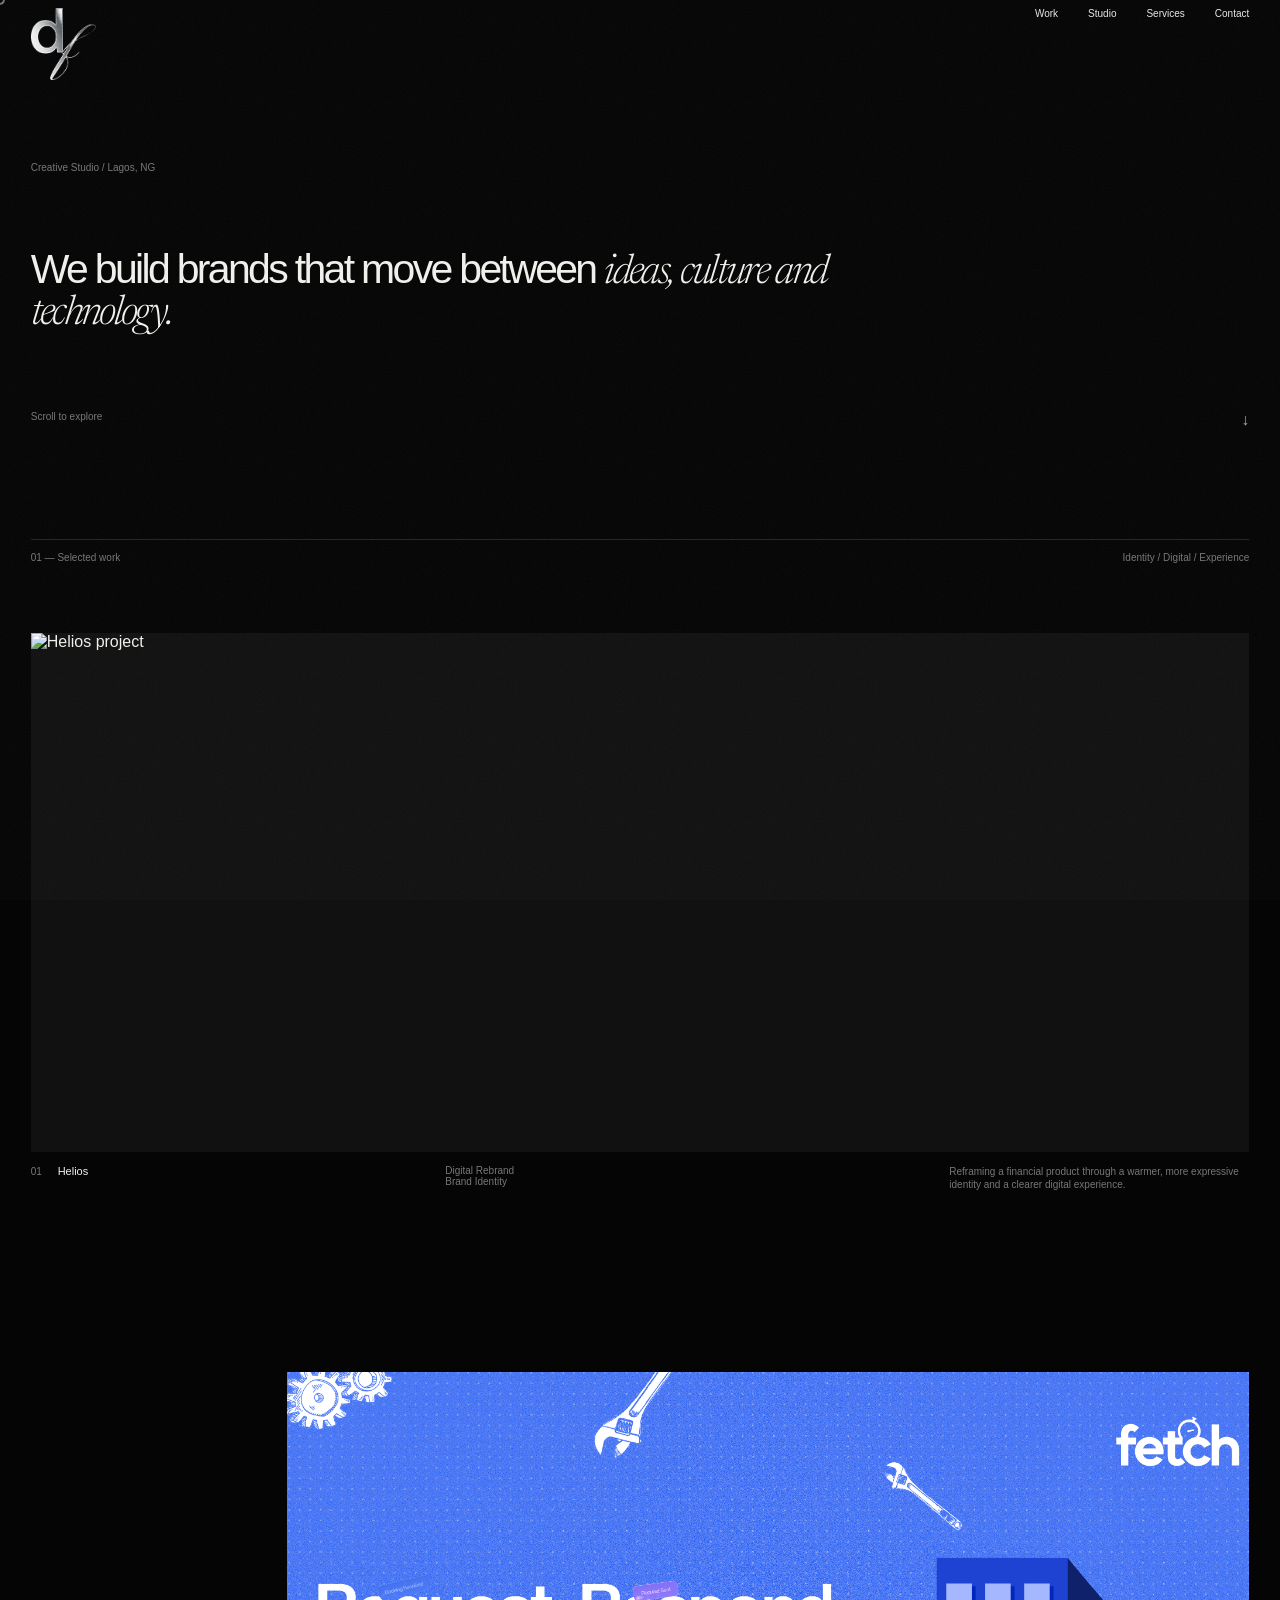
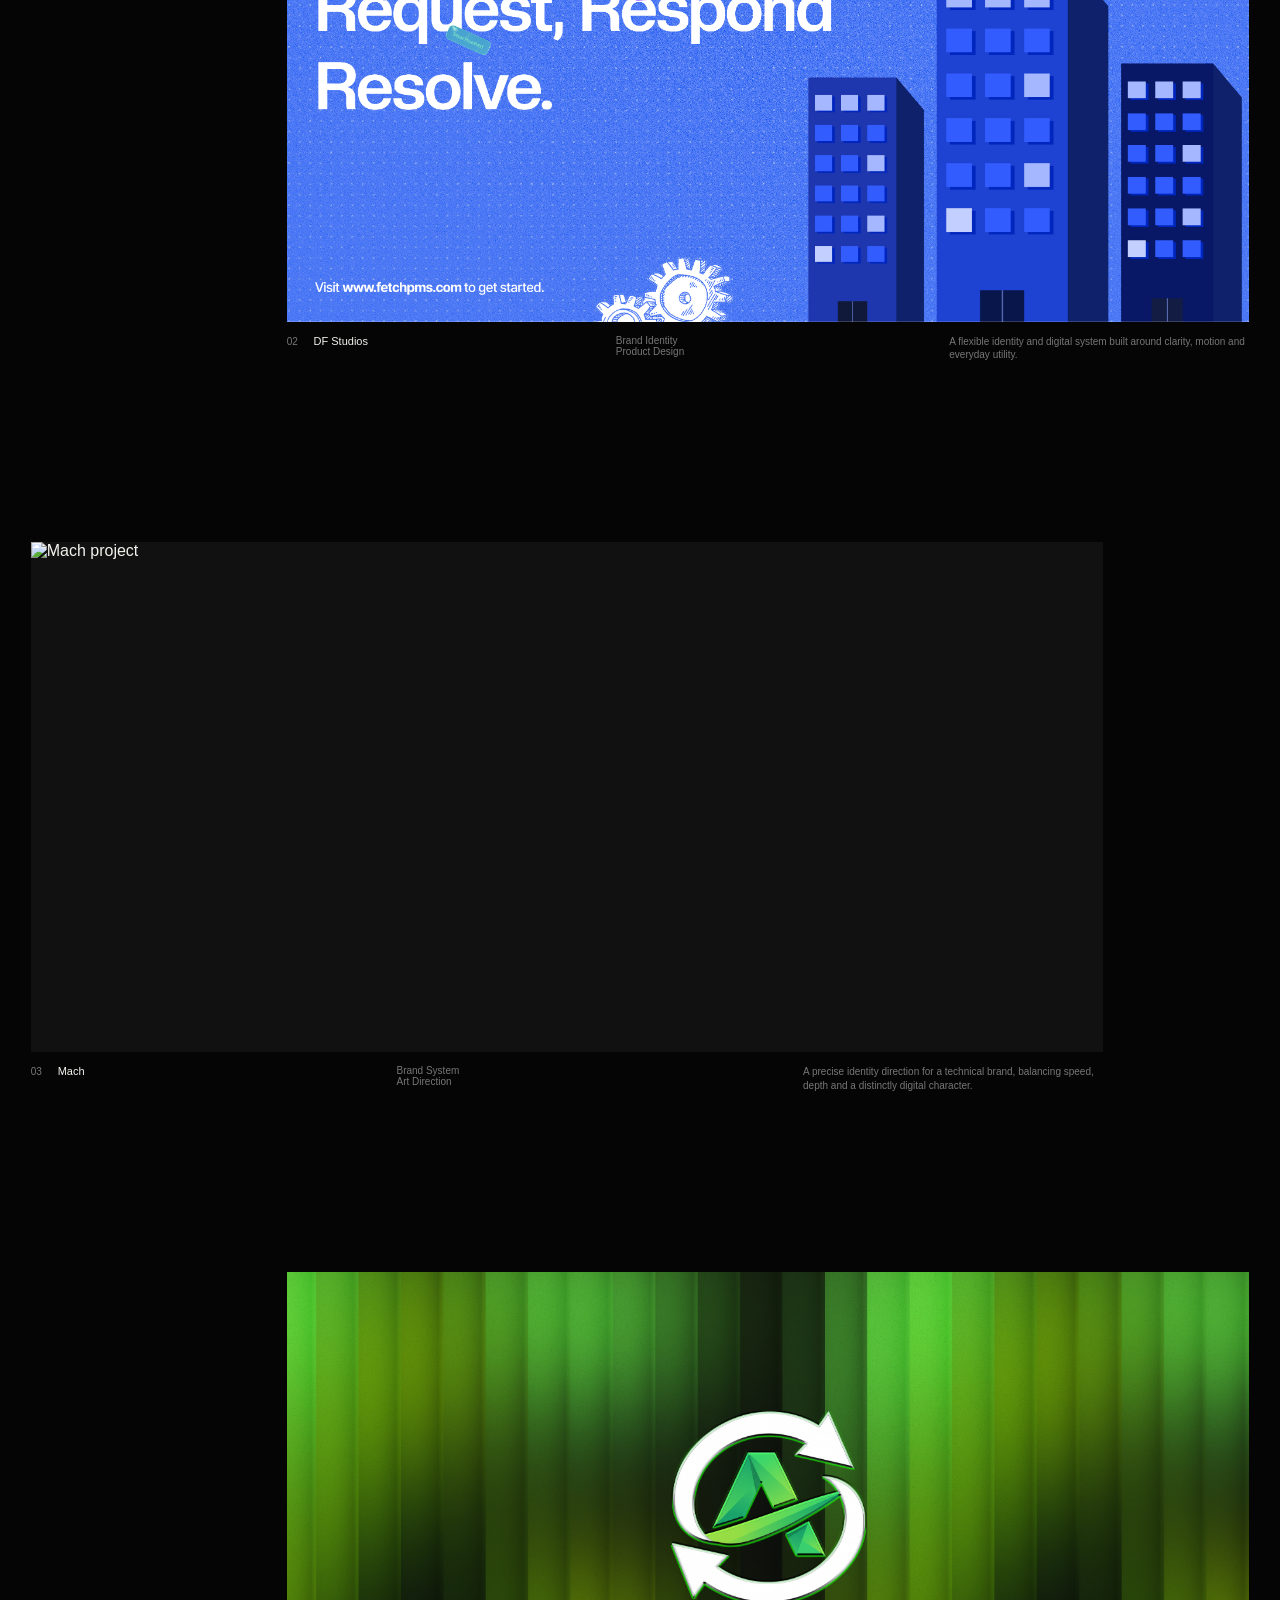
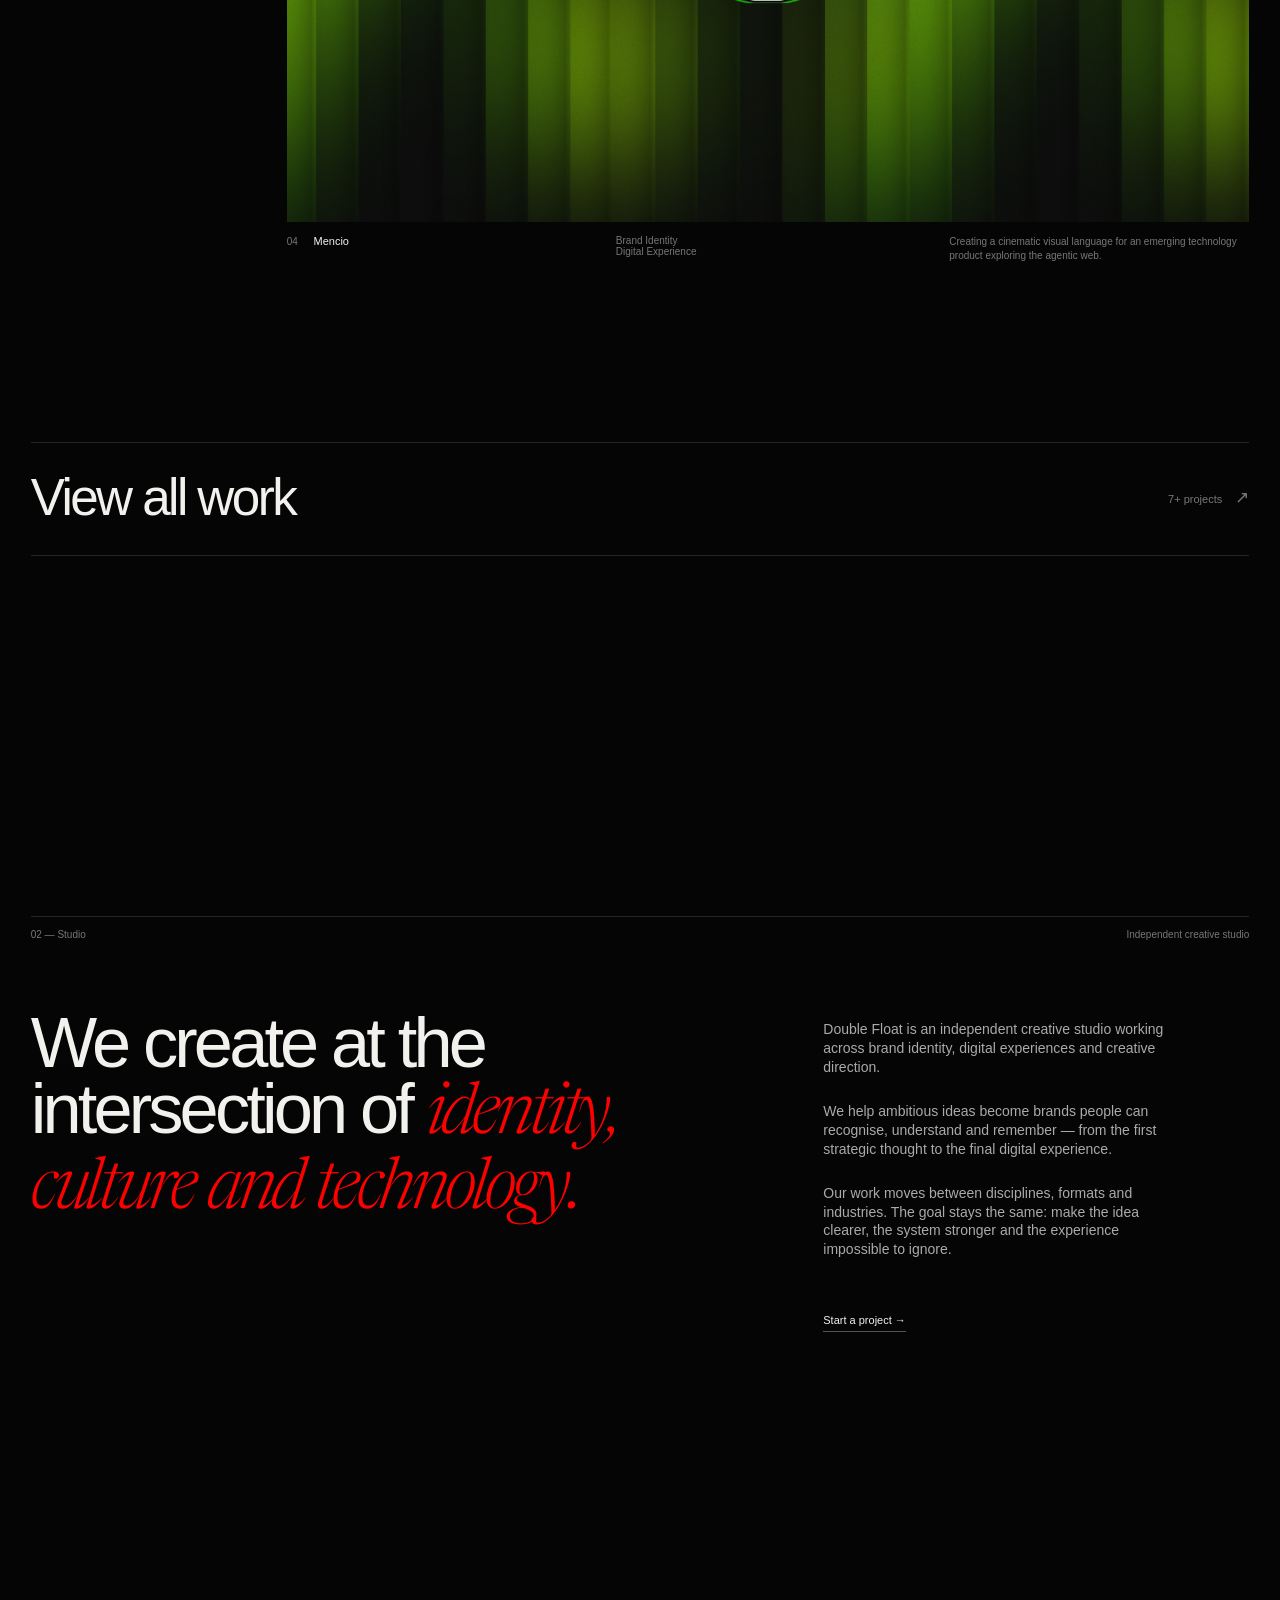
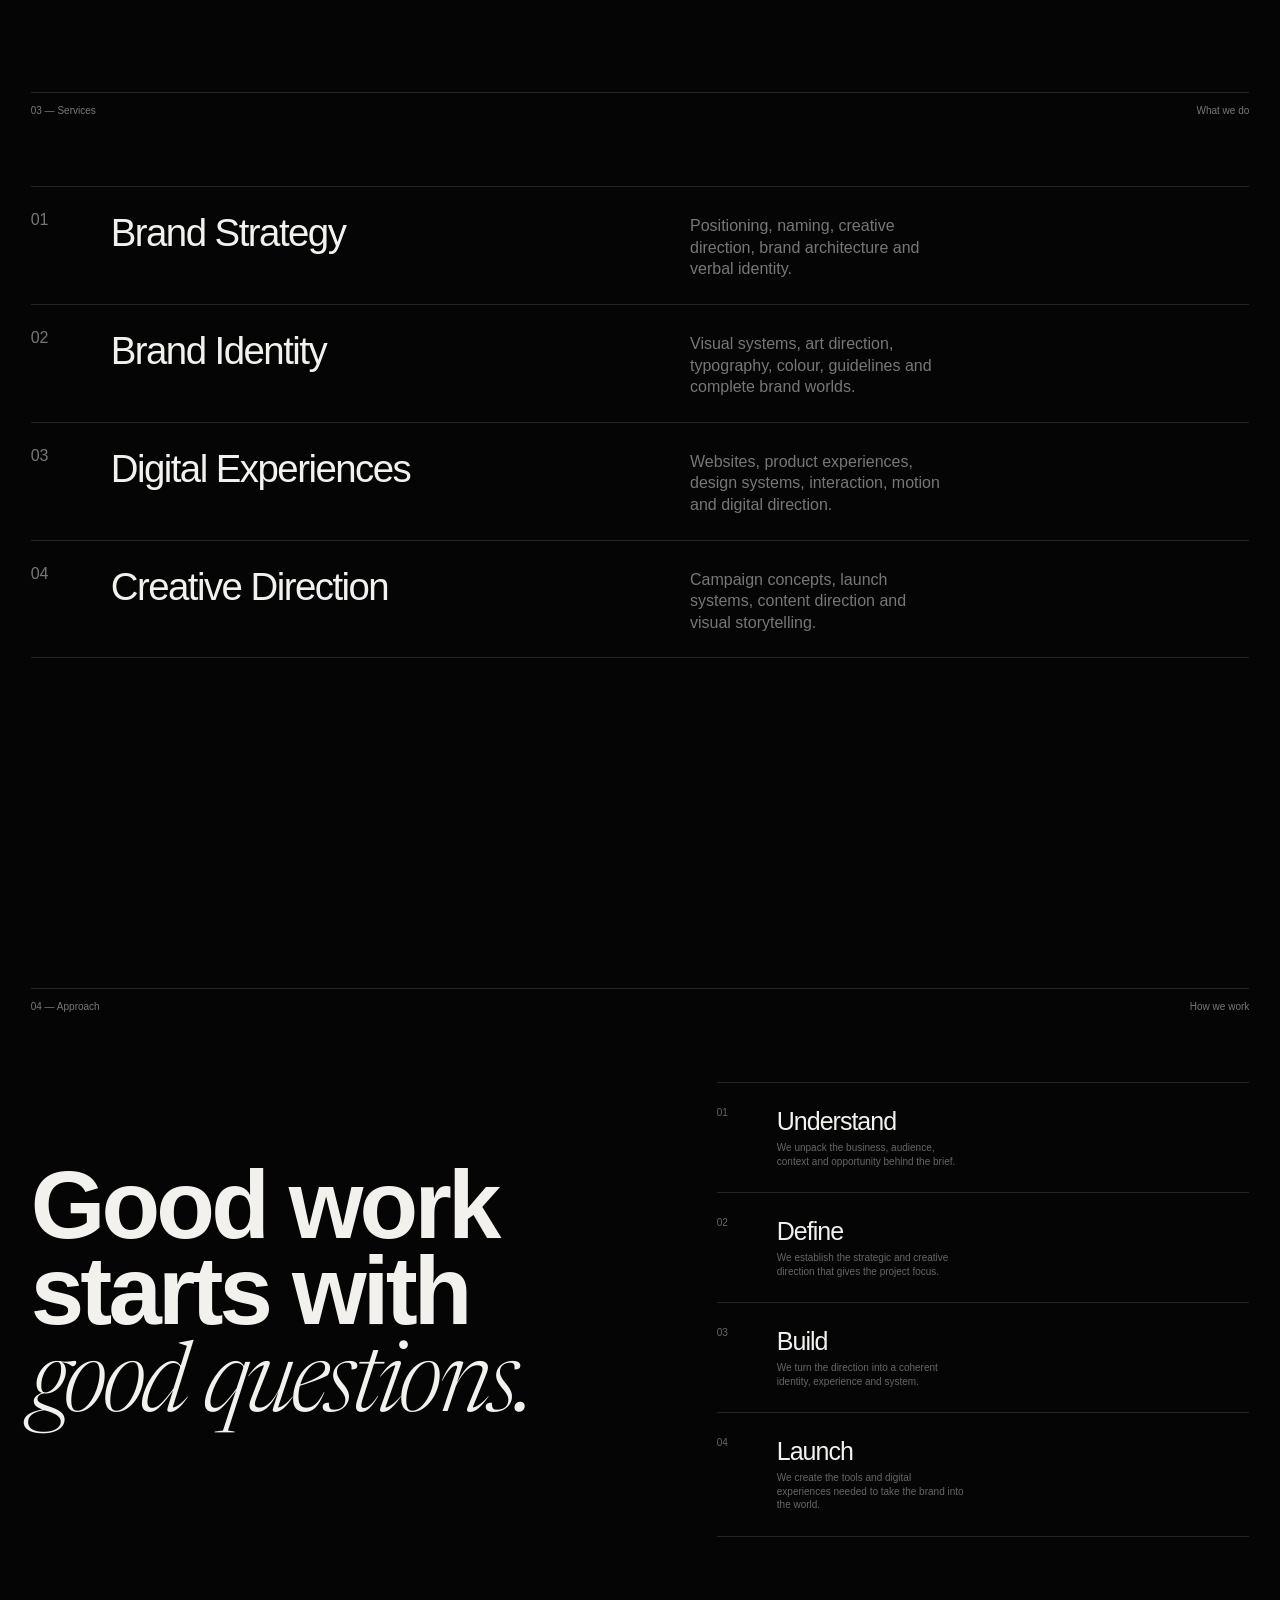
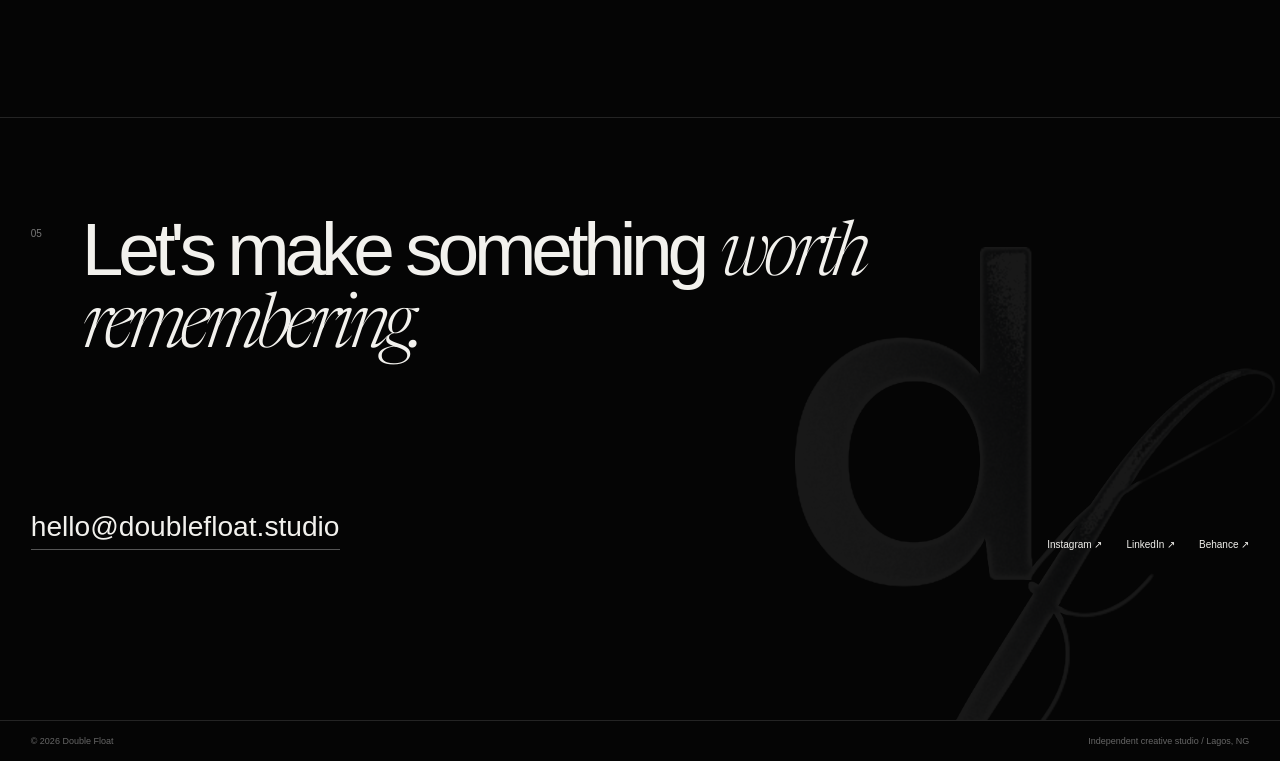
==== index.html @ aeb3659d "Update index.html" ====
<!DOCTYPE html>
<html lang="en">

<head>
  <meta charset="UTF-8">
  <meta name="viewport" content="width=device-width, initial-scale=1.0">

  <title>Double Float — Creative Studio</title>

  <link rel="preconnect" href="https://fonts.googleapis.com">
  <link rel="preconnect" href="https://fonts.gstatic.com" crossorigin>

  <link href="https://fonts.cdnfonts.com/css/satoshi" rel="stylesheet">

  <link
    href="https://fonts.googleapis.com/css2?family=Inter+Tight:wght@300;400;500;600&family=Newsreader:opsz,wght@6..72,300;6..72,400&display=swap"
    rel="stylesheet"
  >

  <link rel="icon" href="./df metal.png" type="image/png">

  <link rel="stylesheet" href="style.css">
</head>

<body>

  <!-- LOADER -->
  <div class="loader">

    <div class="loader-mark">
      <img src="./df metal.png" alt="Double Float">
    </div>

    <div class="loader-line">
      <span></span>
    </div>

    <div class="loader-meta">
      <span>Double Float</span>
      <span>Creative Studio / 2026</span>
    </div>

  </div>


  <!-- SCROLL PROGRESS -->
  <div class="scroll-progress">
    <span></span>
  </div>


  <!-- NOISE -->
  <div class="noise"></div>


  <!-- CURSOR -->
  <div class="cursor">
    <span></span>
  </div>


  <!-- NAV -->
  <header class="nav">

    <a
      href="#top"
      class="wordmark"
      aria-label="Double Float"
    >
      <img
        src="./df metal.png"
        alt="Double Float"
      >
    </a>

    <nav>
      <a href="#work" data-cursor="link">Work</a>
      <a href="#about" data-cursor="link">Studio</a>
      <a href="#capabilities" data-cursor="link">Services</a>
      <a href="#contact" data-cursor="link">Contact</a>
    </nav>

  </header>


  <main id="top">


    <!-- HERO -->
    <section class="hero">

      <div class="hero-top">
        <span>Creative Studio / Lagos, NG</span>
      </div>


      <div class="hero-copy">

        <h1>
          We build brands that move between
          <em>ideas, culture and technology.</em>
        </h1>

      </div>


      <div class="hero-bottom">
        <span>Scroll to explore</span>
        <span class="arrow">↓</span>
      </div>

    </section>



    <!-- WORK -->
    <section class="work" id="work">

      <div class="section-head">
        <span>01 — Selected work</span>
        <span>Identity / Digital / Experience</span>
      </div>


      <!-- HELIOS -->
      <article class="project project-large">

        <a
          href="https://heliosreserve.xyz/"
          class="project-image"
          data-cursor="view"
        >

          <img
            src="./helios cover.png"
            alt="Helios project"
          >

          <span class="image-label">
            View project ↗
          </span>

        </a>


        <div class="project-meta">

          <div>
            <span class="index">01</span>
            <h2>Helios</h2>
          </div>


          <div>
            <span>Digital Rebrand</span>
            <span>Brand Identity</span>
          </div>


          <p>
            Reframing a financial product through a warmer,
            more expressive identity and a clearer digital
            experience.
          </p>

        </div>

      </article>



      <!-- DF STUDIOS -->
      <article class="project project-offset">

        <a
          href="https://fetchpms.com/"
          class="project-image"
          data-cursor="view"
        >

          <img
            src="./fetch cover.jpg"
            alt="DF Studios project"
          >

          <span class="image-label">
            View project ↗
          </span>

        </a>


        <div class="project-meta">

          <div>
            <span class="index">02</span>
            <h2>DF Studios</h2>
          </div>


          <div>
            <span>Brand Identity</span>
            <span>Product Design</span>
          </div>


          <p>
            A flexible identity and digital system built
            around clarity, motion and everyday utility.
          </p>

        </div>

      </article>



      <!-- MACH -->
      <article class="project project-wide">

        <a
          href="case-study.html?project=mach"
          class="project-image"
          data-cursor="view"
        >

          <img
            src="./mencio icon.png"
            alt="Mach project"
          >

          <span class="image-label">
            View project ↗
          </span>

        </a>


        <div class="project-meta">

          <div>
            <span class="index">03</span>
            <h2>Mach</h2>
          </div>


          <div>
            <span>Brand System</span>
            <span>Art Direction</span>
          </div>


          <p>
            A precise identity direction for a technical
            brand, balancing speed, depth and a distinctly
            digital character.
          </p>

        </div>

      </article>



      <!-- MENCIO -->
      <article class="project project-offset">

        <a
          href="case-study.html?project=mencio"
          class="project-image"
          data-cursor="view"
        >

          <img
            src="./afriswap.png"
            alt="Mencio project"
          >

          <span class="image-label">
            View project ↗
          </span>

        </a>


        <div class="project-meta">

          <div>
            <span class="index">04</span>
            <h2>Mencio</h2>
          </div>


          <div>
            <span>Brand Identity</span>
            <span>Digital Experience</span>
          </div>


          <p>
            Creating a cinematic visual language for an
            emerging technology product exploring the
            agentic web.
          </p>

        </div>

      </article>



      <!-- ALL WORK -->
      <a
        class="all-work-link"
        href="work.html"
        data-cursor="link"
      >

        <span>
          View all work
        </span>

        <span>
          7+ projects <b>↗</b>
        </span>

      </a>

    </section>



    <!-- STUDIO -->
    <section class="about" id="about">

      <div class="section-head">
        <span>02 — Studio</span>
        <span>Independent creative studio</span>
      </div>


      <div class="about-grid">

        <h2>
          We create at the intersection of
          <em>identity, culture and technology.</em>
        </h2>


        <div class="about-copy">

          <p>
            Double Float is an independent creative studio
            working across brand identity, digital experiences
            and creative direction.
          </p>


          <p>
            We help ambitious ideas become brands people can
            recognise, understand and remember — from the first
            strategic thought to the final digital experience.
          </p>


          <p>
            Our work moves between disciplines, formats and
            industries. The goal stays the same: make the idea
            clearer, the system stronger and the experience
            impossible to ignore.
          </p>


          <a
            href="#contact"
            class="text-link"
            data-cursor="link"
          >
            Start a project →
          </a>

        </div>

      </div>

    </section>



    <!-- CAPABILITIES -->
    <section
      class="capabilities"
      id="capabilities"
    >

      <div class="section-head">
        <span>03 — Services</span>
        <span>What we do</span>
      </div>


      <div class="capability-list">


        <!-- SERVICE 01 -->
        <div>

          <span>01</span>

          <h3>
            Brand Strategy
          </h3>

          <p>
            Positioning, naming, creative direction,
            brand architecture and verbal identity.
          </p>

        </div>



        <!-- SERVICE 02 -->
        <div>

          <span>02</span>

          <h3>
            Brand Identity
          </h3>

          <p>
            Visual systems, art direction, typography,
            colour, guidelines and complete brand worlds.
          </p>

        </div>



        <!-- SERVICE 03 -->
        <div>

          <span>03</span>

          <h3>
            Digital Experiences
          </h3>

          <p>
            Websites, product experiences, design systems,
            interaction, motion and digital direction.
          </p>

        </div>



        <!-- SERVICE 04 -->
        <div>

          <span>04</span>

          <h3>
            Creative Direction
          </h3>

          <p>
            Campaign concepts, launch systems, content
            direction and visual storytelling.
          </p>

        </div>

      </div>

    </section>



    <!-- PROCESS -->
    <section class="process">

      <div class="section-head">
        <span>04 — Approach</span>
        <span>How we work</span>
      </div>


      <div class="process-grid">


        <div class="process-intro">

          <h2>
            Good work starts with
            <em>good questions.</em>
          </h2>

        </div>


        <div class="process-steps">


          <div>

            <span>01</span>

            <div>
              <h3>Understand</h3>

              <p>
                We unpack the business, audience, context
                and opportunity behind the brief.
              </p>
            </div>

          </div>


          <div>

            <span>02</span>

            <div>
              <h3>Define</h3>

              <p>
                We establish the strategic and creative
                direction that gives the project focus.
              </p>
            </div>

          </div>


          <div>

            <span>03</span>

            <div>
              <h3>Build</h3>

              <p>
                We turn the direction into a coherent
                identity, experience and system.
              </p>
            </div>

          </div>


          <div>

            <span>04</span>

            <div>
              <h3>Launch</h3>

              <p>
                We create the tools and digital experiences
                needed to take the brand into the world.
              </p>
            </div>

          </div>

        </div>

      </div>

    </section>



    <!-- CONTACT -->
    <section
      class="contact"
      id="contact"
    >

      <div class="contact-intro">

        <span class="section-number">
          05
        </span>


        <h2>
          Let's make something
          <em>worth remembering.</em>
        </h2>

      </div>


      <div class="contact-bottom">


        <a
          href="mailto:hello@doublefloat.studio"
          class="email"
          data-cursor="link"
        >
          hello@doublefloat.studio
        </a>


        <div class="socials">

          <a
            href="#"
            data-cursor="link"
          >
            Instagram ↗
          </a>

          <a
            href="#"
            data-cursor="link"
          >
            LinkedIn ↗
          </a>

          <a
            href="#"
            data-cursor="link"
          >
            Behance ↗
          </a>

        </div>

      </div>

    </section>

  </main>



  <!-- FOOTER -->
  <footer>

    <span>
      © <span id="year"></span>
      Double Float
    </span>


    <span>
      Independent creative studio / Lagos, NG
    </span>

  </footer>



  <script src="script.js"></script>

</body>

</html>
---- style.css ----
:root {
  --bg: #050505;
  --fg: #f2f1ed;
  --muted: #858585;
  --line: #242424;

  --pad: clamp(16px, 2.4vw, 34px);

  --sans: 'Satoshi', sans-serif;
  --serif: "Newsreader", Georgia, serif;

  --ease: cubic-bezier(.2,.65,.25,1);
}

* {
  box-sizing: border-box;
}

html {
  scroll-behavior: smooth;
}

body {
  margin: 0;
  background: var(--bg);
  color: var(--fg);

  font-family: var(--sans);
  font-weight: 200;

  -webkit-font-smoothing: antialiased;

  overflow-x: hidden;
}

p {
    font-weight: 100;
}

a {
  color: inherit;
  text-decoration: none;
}

img {
  display: block;
  width: 100%;
}

::selection {
  background: var(--fg);
  color: var(--bg);
}


/* =====================================
   NOISE
===================================== */

.noise {
  position: fixed;
  inset: 0;

  z-index: 100;

  pointer-events: none;

  opacity: .045;

  background-image:
    url("data:image/svg+xml,%3Csvg xmlns='http://www.w3.org/2000/svg' width='180' height='180'%3E%3Cfilter id='n'%3E%3CfeTurbulence type='fractalNoise' baseFrequency='.85' numOctaves='3' stitchTiles='stitch'/%3E%3C/filter%3E%3Crect width='100%25' height='100%25' filter='url(%23n)'/%3E%3C/svg%3E");
}


/* =====================================
   LOADER
===================================== */

.loader {
  position: fixed;

  inset: 0;

  background: #050505;

  z-index: 500;

  display: flex;

  align-items: center;
  justify-content: center;

  flex-direction: column;

  gap: 24px;

  transition:
    transform 1s cubic-bezier(.76,0,.24,1);
}

.loader.done {
  transform: translateY(-100%);
}

.loader-mark {
  display: flex;
  align-items: center;
  justify-content: center;
}

.loader-mark img {
  display: block;
  width: 70px;
  height: auto;
  object-fit: contain;
}

.loader-line {
  width: min(260px, 55vw);

  height: 1px;

  background: #252525;

  overflow: hidden;
}

.loader-line span {
  display: block;

  width: 0;

  height: 100%;

  background: white;

  animation:
    load 1.5s cubic-bezier(.22,.61,.36,1)
    forwards;
}

.loader-meta {
  width: min(260px,55vw);

  display: flex;

  justify-content: space-between;

  color: #555;

  font-size: 8px;
}

@keyframes load {
  to {
    width: 100%;
  }
}


/* =====================================
   CURSOR
===================================== */

.cursor {
  position: fixed;

  left: 0;
  top: 0;

  width: 9px;
  height: 9px;

  border: 1px solid white;

  border-radius: 50%;

  pointer-events: none;

  z-index: 200;

  transform: translate(-50%, -50%);

  transition:
    width .35s var(--ease),
    height .35s var(--ease),
    background .35s;

  mix-blend-mode: difference;
}

.cursor.view {
  width: 70px;
  height: 70px;

  background: white;
}

.cursor.view span::after {
  content: "View";

  position: absolute;

  left: 50%;
  top: 50%;

  transform: translate(-50%, -50%);

  color: black;

  font-size: 10px;

  mix-blend-mode: normal;
}


/* =====================================
   SCROLL PROGRESS
===================================== */

.scroll-progress {
  position: fixed;

  left: 0;
  top: 0;

  width: 100%;
  height: 1px;

  z-index: 160;
}

.scroll-progress span {
  display: block;

  height: 100%;

  width: 0;

  background: white;

  transform-origin: left;
}


/* =====================================
   NAV
===================================== */

.nav {
  position: fixed;

  top: 0;
  left: 0;
  right: 0;

  height: 46px;

  padding: 8px var(--pad);

  z-index: 150;

  display: flex;

  justify-content: space-between;
  align-items: flex-start;

  font-size: 10px;

  mix-blend-mode: difference;
}

.nav nav {
  display: flex;

  gap: 30px;
}

/* ==========================================
   LOGO WORDMARK
========================================== */

.wordmark {
  display: inline-flex;
  align-items: center;

  width: fit-content;

  text-decoration: none;
}

.wordmark img {
  display: block;

  width: 65px;
  height: auto;

  object-fit: contain;

  transition:
    opacity .3s ease,
    transform .4s cubic-bezier(.16,1,.3,1);
}

.wordmark:hover img {
  opacity: .7;
  transform: translateY(-2px);
}

.nav a {
  transition: opacity .3s;
}

.nav a:hover {
  opacity: .5;
}

@media (max-width: 700px) {

  .wordmark img {
    width: 78px;
  }

}

/* =====================================
   HERO
===================================== */

.hero {
  min-height: 51vh;

  position: relative;

  overflow: hidden;

  padding:
    clamp(120px,18vh,220px)
    var(--pad)
    30px;

  display: flex;

  flex-direction: column;

  justify-content: space-between;
}

.hero-top,
.hero-bottom,
.section-head {
  display: flex;

  justify-content: space-between;

  color: #777;

  font-size: 10px;
}

.hero-copy {
  max-width: 940px;

  position: relative;

  z-index: 2;
}

.eyebrow {
  font-size: 10px;

  text-transform: uppercase;

  letter-spacing: .08em;

  color: #777;

  margin: 0 0 24px;
}

.hero h1 {
  font-size:
    clamp(20px,3.2vw,50px);

  font-weight: 400;

  line-height: .91;

  letter-spacing: -.065em;

  margin: 0;

  max-width: 1000px;
}

.hero h1 em {
  font-family: var(--serif);

  font-weight: 300;
}

.word-line {
  display: inline-block;
}

.arrow {
  font-size: 16px;

  color: #aaa;
}


/* =====================================
   HERO ORBIT
===================================== */

.hero-orbit {
  position: absolute;

  right: 8vw;
  top: 38%;

  width:
    clamp(130px,18vw,270px);

  height:
    clamp(130px,18vw,270px);

  opacity: .6;

  pointer-events: none;
}

.orbit-ring {
  position: absolute;

  inset: 0;

  border: 1px solid #242424;

  border-radius: 50%;

  animation:
    spin 18s linear infinite;
}

.orbit-ring::before,
.orbit-ring::after {
  content: "";

  position: absolute;

  border: 1px solid #171717;

  border-radius: 50%;

  inset: 15%;
}

.orbit-ring::before {
  transform: rotate(45deg);
}

.orbit-ring::after {
  inset: 30%;

  transform: rotate(-25deg);
}

.orbit-dot {
  position: absolute;

  width: 5px;
  height: 5px;

  background: white;

  border-radius: 50%;

  z-index: 2;
}

.dot-a {
  left: 10%;
  top: 48%;

  animation:
    floatA 5s ease-in-out infinite;
}

.dot-b {
  right: 18%;
  top: 18%;

  opacity: .4;

  animation:
    floatB 7s ease-in-out infinite;
}

@keyframes spin {
  to {
    transform: rotate(360deg);
  }
}

@keyframes floatA {
  50% {
    transform: translate(25px,-20px);
  }
}

@keyframes floatB {
  50% {
    transform: translate(-15px,30px);
  }
}


/* =====================================
   WORK
===================================== */

.work {
  padding:
    80px var(--pad)
    180px;
}

.section-head {
  border-top: 1px solid var(--line);

  padding-top: 12px;

  margin-bottom: 70px;
}

.project {
  margin-bottom: 180px;

  position: relative;
}

.project::before {
  content: "";

  position: absolute;

  left: -12px;

  top: 0;
  bottom: 0;

  width: 1px;

  background:
    linear-gradient(#444,transparent);

  opacity: 0;

  transition: opacity .4s;
}

.project:hover::before {
  opacity: 1;
}

.project-image {
  display: block;

  position: relative;

  overflow: hidden;

  background: #111;

  transition:
    transform .3s var(--ease);
}

.project-large .project-image {
  aspect-ratio: 2.35 / 1;
}

.project-offset {
  width: 79%;

  margin-left: auto;
}

.project-offset .project-image {
  aspect-ratio: 1.75 / 1;
}

.project-wide {
  width: 88%;
}

.project-wide .project-image {
  aspect-ratio: 2.1 / 1;
}

.project-image img {
  height: 100%;

  object-fit: cover;

  transition:
    transform 1.3s var(--ease),
    filter .7s;
}

.project-image:hover img {
  transform: scale(1.035);

  filter: brightness(1.08);
}

.image-label {
  position: absolute;

  right: 18px;
  bottom: 16px;

  font-size: 10px;

  opacity: 0;

  transform: translateY(10px);

  transition:
    opacity .45s var(--ease),
    transform .45s var(--ease);
}

.project-image:hover .image-label {
  opacity: 1;

  transform: translateY(0);
}

.project-meta {
  display: grid;

  grid-template-columns:
    1fr 1fr 1fr;

  gap: 25px;

  padding-top: 13px;

  font-size: 10px;
}

.project-meta h2 {
  display: inline;

  font-size: 11px;

  font-weight: 400;

  margin-left: 13px;

  transition:
    transform .4s var(--ease);
}

.project:hover .project-meta h2 {
  transform: translateX(8px);
}

.index {
  color: #777;
}

.project-meta > div:nth-child(2) {
  display: flex;

  flex-direction: column;

  color: #777;
}

.project-meta p {
  color: #777;

  line-height: 1.35;

  max-width: 300px;

  margin: 0;

  justify-self: end;
}

/* =========================================================
   ALL WORK LINK
========================================================= */

.all-work-link {
  position: relative;

  display: flex;
  align-items: center;
  justify-content: space-between;

  margin-top: 150px;

  padding:
    25px 0
    28px;

  border-top: 1px solid var(--line);
  border-bottom: 1px solid var(--line);

  color: var(--text);
  text-decoration: none;

  overflow: hidden;

  transition:
    color .4s ease;
}


.all-work-link::before {
  content: "";

  position: absolute;

  left: 0;
  bottom: 0;

  width: 100%;
  height: 0%;

  background: #111;

  transition:
    height .5s cubic-bezier(.16,1,.3,1);

  z-index: -1;
}


.all-work-link span:first-child {
  font-size: clamp(
    30px,
    4vw,
    65px
  );

  letter-spacing: -.05em;
}


.all-work-link span:last-child {
  font-size: 11px;

  color: #777;

  transition:
    color .4s ease;
}


.all-work-link b {
  margin-left: 10px;

  font-size: 17px;

  font-weight: 400;
}


.all-work-link:hover {
  color: white;
}


.all-work-link:hover::before {
  height: 100%;
}


.all-work-link:hover span:last-child {
  color: #aaa;
}


@media (max-width: 700px) {

  .all-work-link {
    margin-top: 90px;

    padding:
      20px 0
      23px;
  }


  .all-work-link span:first-child {
    font-size: 32px;
  }

}

/* =====================================
   MANIFESTO
===================================== */

.manifesto {
  min-height: 100vh;

  padding:
    110px var(--pad);

  display: flex;

  flex-direction: column;

  justify-content: space-between;

  border-top: 1px solid var(--line);

  background: #080808;
}

.manifesto-top,
.manifesto-bottom {
  display: flex;

  justify-content: space-between;

  color: #666;

  font-size: 10px;
}

.manifesto-copy {
  font-size:
    clamp(55px,10vw,145px);

  line-height: .8;

  letter-spacing: -.075em;

  max-width: 1150px;
}

.manifesto-copy p {
  margin: 0;
}

.manifesto-copy p:nth-child(2) {
  margin-left: 11vw;
}

.manifesto-copy em {
  font-family: var(--serif);

  font-weight: 300;
}


/* =====================================
   MARQUEE
===================================== */

.marquee {
  overflow: hidden;

  border-top: 1px solid var(--line);
  border-bottom: 1px solid var(--line);

  padding: 17px 0;

  font-size: 11px;

  white-space: nowrap;
}

.marquee div {
  display: inline-block;

  animation:
    marquee 25s linear infinite;
}

@keyframes marquee {
  to {
    transform: translateX(-50%);
  }
}


/* =====================================
   ABOUT
===================================== */

.about {
  padding:
    180px var(--pad);
}

.about-grid {
  display: grid;

  grid-template-columns:
    1.2fr .8fr;

  gap: 12vw;
}

.about h2 {
  font-size:
    clamp(40px,5.5vw,78px);

  font-weight: 400;

  line-height: .94;

  letter-spacing: -.055em;

  margin: 0;

  max-width: 800px;
}

.about h2 em {
  font-family: var(--serif);

  font-weight: 300;
  color: red;
}

.about-copy {
  max-width: 360px;

  padding-top: 10px;
}

.about-copy p {
  font-size: 14px;

  line-height: 1.35;

  color: #aaa;

  margin: 0 0 25px;
}

.text-link {
  display: inline-block;

  margin-top: 30px;

  font-size: 11px;

  border-bottom: 1px solid #555;

  padding-bottom: 5px;
}


/* =====================================
   CAPABILITIES
===================================== */

.capabilities {
  padding:
    180px var(--pad);
}

.capability-list {
  margin-top: 30px;

  border-top: 1px solid var(--line);
}

.capability-list > div {
  display: grid;

  grid-template-columns:
    60px 1fr 1fr;

  gap: 20px;

  padding: 24px 0;

  border-bottom: 1px solid var(--line);

  align-items: start;
}

.capability-list span,
.capability-list p {
  color: #777;

  font-size: 14spx;
}

.capability-list h3 {
  font-size:
    clamp(24px,3vw,42px);

  font-weight: 400;

  letter-spacing: -.04em;

  margin: 0;
}

.capability-list p {
  max-width: 250px;

  line-height: 1.35;

  margin: 4px 0 0;
}


/* =====================================
   PROCESS
===================================== */

.process {
  padding:
    150px var(--pad)
    180px;
}

.process-grid {
  display: grid;

  grid-template-columns:
    1fr 1fr;

  gap: 12vw;
}

.process-intro {
  font-size:
    clamp(42px,5vw,72px);

  line-height: .9;

  letter-spacing: -.06em;

  max-width: 600px;
}

.process-intro em {
  font-family: var(--serif);

  font-weight: 300;
}

.process-steps {
  border-top: 1px solid var(--line);
}

.process-steps > div {
  display: grid;

  grid-template-columns:
    45px 1fr 1fr;

  gap: 15px;

  padding: 24px 0;

  border-bottom: 1px solid var(--line);
}

.process-steps span,
.process-steps p {
  font-size: 10px;

  color: #666;
}

.process-steps h3 {
  font-size: 25px;

  font-weight: 400;

  letter-spacing: -.04em;

  margin: 0;
}

.process-steps p {
  line-height: 1.35;

  max-width: 190px;

  margin: 5px 0 0;
}


/* =====================================
   CONTACT
===================================== */

.contact {
  position: relative;

  overflow: hidden;

  padding:
    100px var(--pad)
    170px;

  border-top: 1px solid var(--line);
}

.contact::after {
  content: "";

  position: absolute;

  right: -2vw;
  bottom: -5vw;

  width: 42vw;
  height: 42vw;

  background-image: url("./df\ metal.png");
  background-repeat: no-repeat;
  background-position: center;
  background-size: contain;

  opacity: .08;

  z-index: -1;

  pointer-events: none;
}
.contact-intro {
  display: flex;

  gap: 40px;
}

.section-number {
  font-size: 10px;

  color: #777;

  padding-top: 10px;
}

.contact h2 {
  font-size:
    clamp(45px,6vw,75px);

  font-weight: 400;

  line-height: .85;

  letter-spacing: -.07em;

  max-width: 1000px;

  margin: 0;
}

.contact h2 em {
  font-family: var(--serif);

  font-weight: 300;
}

.contact-bottom {
  display: flex;

  justify-content: space-between;

  align-items: flex-end;

  margin-top: 150px;
}

.email {
  font-size:
    clamp(18px,2.2vw,30px);

  border-bottom: 1px solid #555;

  padding-bottom: 6px;

  transition:
    border-color .3s,
    letter-spacing .4s var(--ease);
}

.email:hover {
  letter-spacing: .01em;

  border-color: white;
}

.socials {
  display: flex;

  gap: 24px;

  font-size: 10px;
}


/* =====================================
   FOOTER
===================================== */

footer {
  border-top: 1px solid var(--line);

  padding:
    15px var(--pad);

  display: flex;

  justify-content: space-between;

  color: #666;

  font-size: 9px;
}


/* =====================================
   MOBILE
===================================== */

@media (max-width:700px) {

  .nav nav {
    gap: 15px;
  }

  .hero {
    min-height: 80vh;

    padding-top: 110px;
  }

  .hero h1 {
    font-size:
      clamp(42px,13vw,65px);
  }

  .hero-top span:last-child {
    display: none;
  }

  .hero-orbit {
    right: -50px;

    top: 36%;

    opacity: .45;
  }

  .work,
  .about,
  .capabilities {
    padding-top: 100px;

    padding-bottom: 110px;
  }

  .section-head span:last-child {
    display: none;
  }

  .project,
  .project-offset,
  .project-wide {
    width: 100%;

    margin-left: 0;

    margin-bottom: 110px;
  }

  .project-large .project-image,
  .project-offset .project-image,
  .project-wide .project-image {
    aspect-ratio: 1.18 / 1;
  }

  .project-meta {
    grid-template-columns:
      1fr 1fr;
  }

  .project-meta p {
    grid-column: 1 / -1;

    justify-self: start;
  }

  .project-meta > div:nth-child(2) {
    text-align: right;
  }

  .manifesto {
    min-height: 75vh;

    padding-top: 80px;

    padding-bottom: 80px;
  }

  .manifesto-copy {
    font-size: 52px;
  }

  .manifesto-copy p:nth-child(2) {
    margin-left: 0;

    margin-top: 10px;
  }

  .process {
    padding-top: 100px;

    padding-bottom: 110px;
  }

  .process-grid {
    grid-template-columns: 1fr;

    gap: 70px;
  }

  .process-steps > div {
    grid-template-columns:
      30px 1fr;
  }

  .process-steps p {
    grid-column: 2;
  }

  .contact {
    padding-top: 90px;

    padding-bottom: 100px;
  }

  .contact::after {
    font-size: 80vw;
  }

  .contact-bottom {
    display: block;

    margin-top: 90px;
  }

  .socials {
    margin-top: 40px;

    gap: 18px;

    flex-wrap: wrap;
  }

  footer {
    gap: 20px;
  }

  .cursor {
    display: none;
  }

}

@media (prefers-reduced-motion:reduce) {

  html {
    scroll-behavior: auto;
  }

  .marquee div {
    animation: none;
  }

}
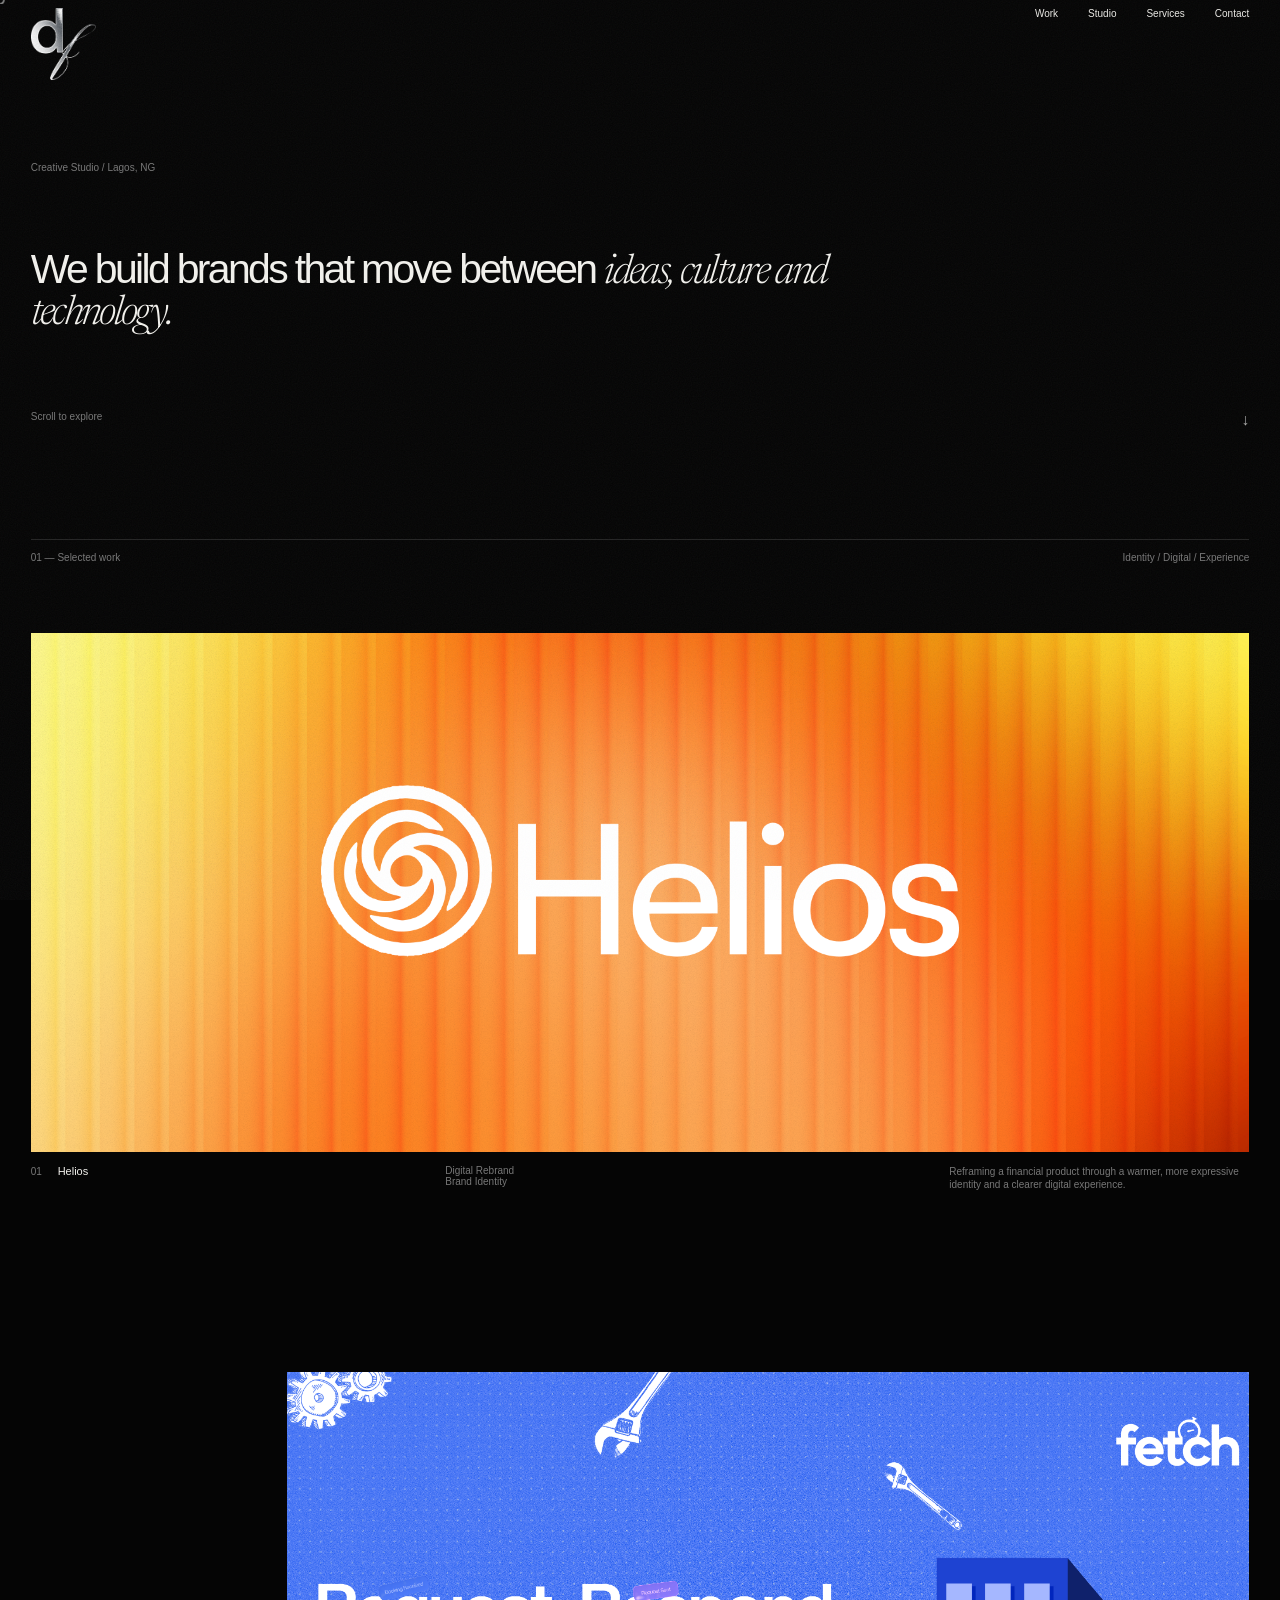
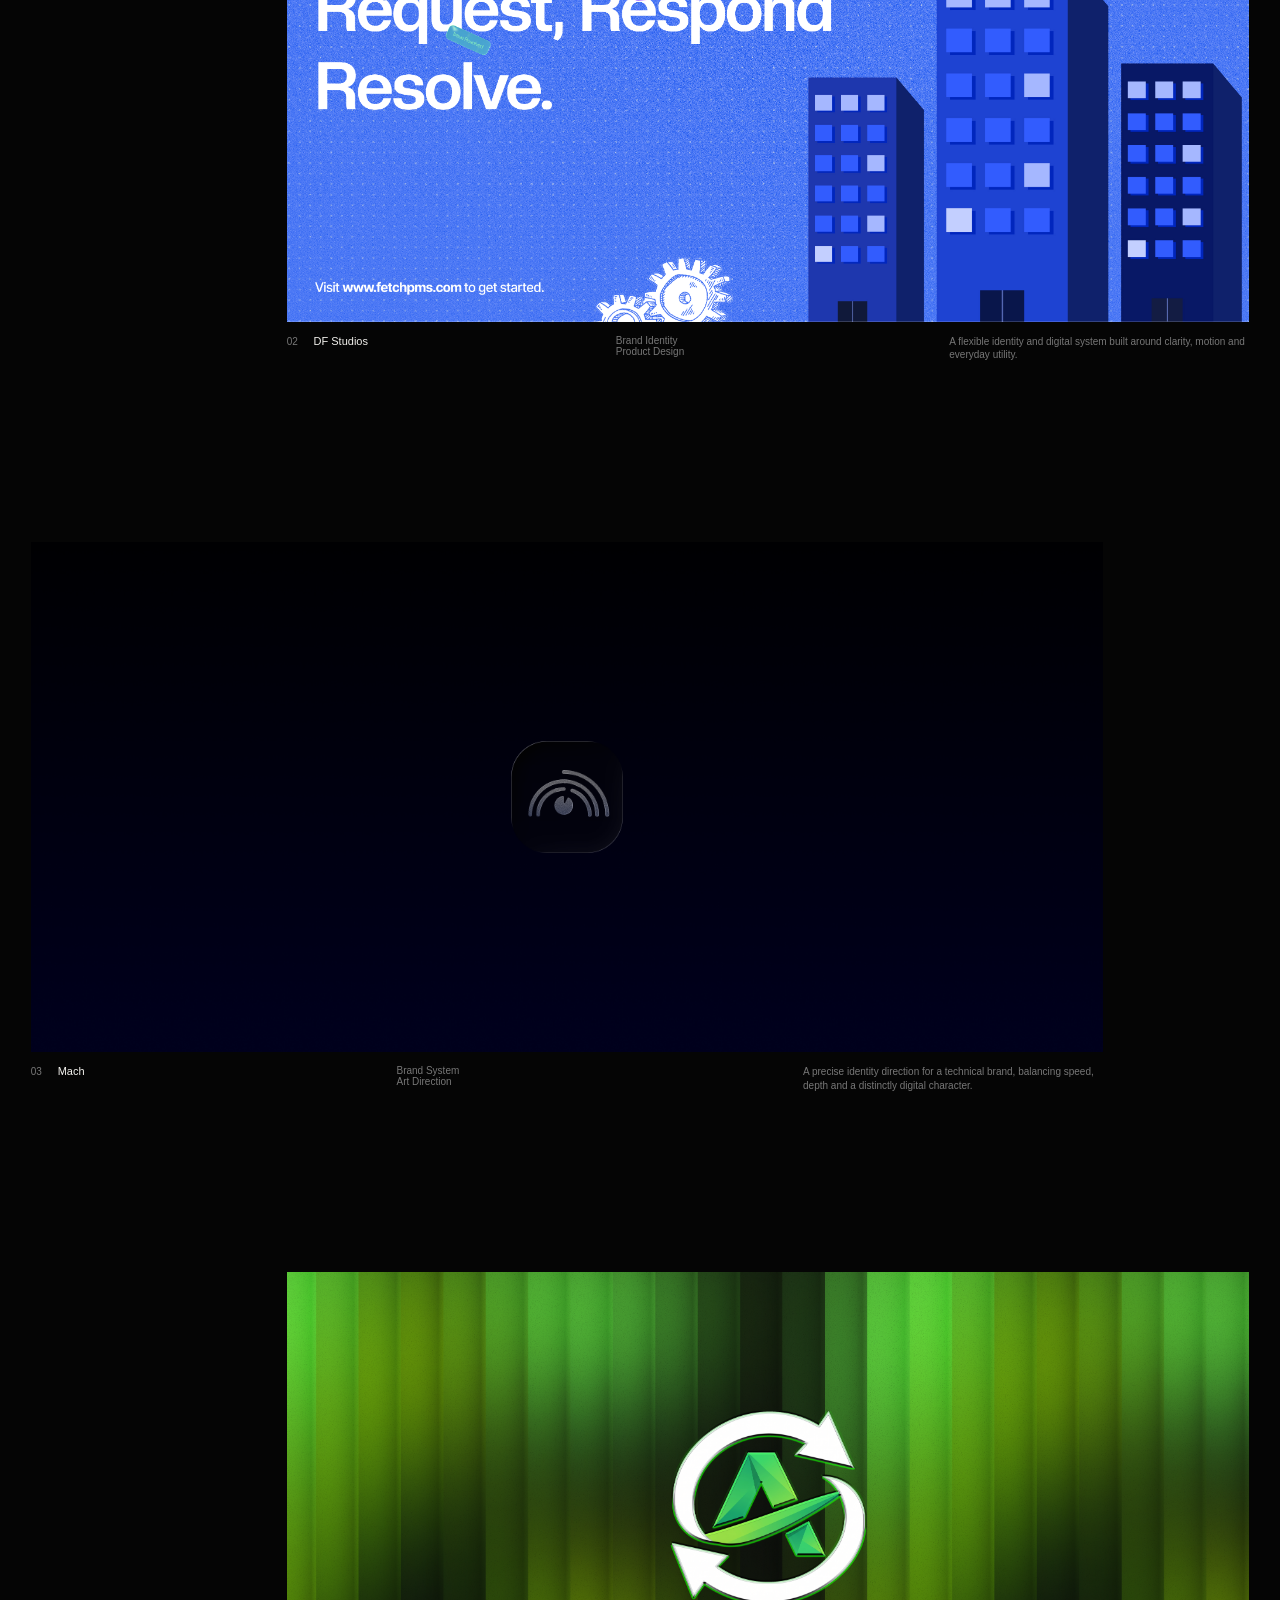
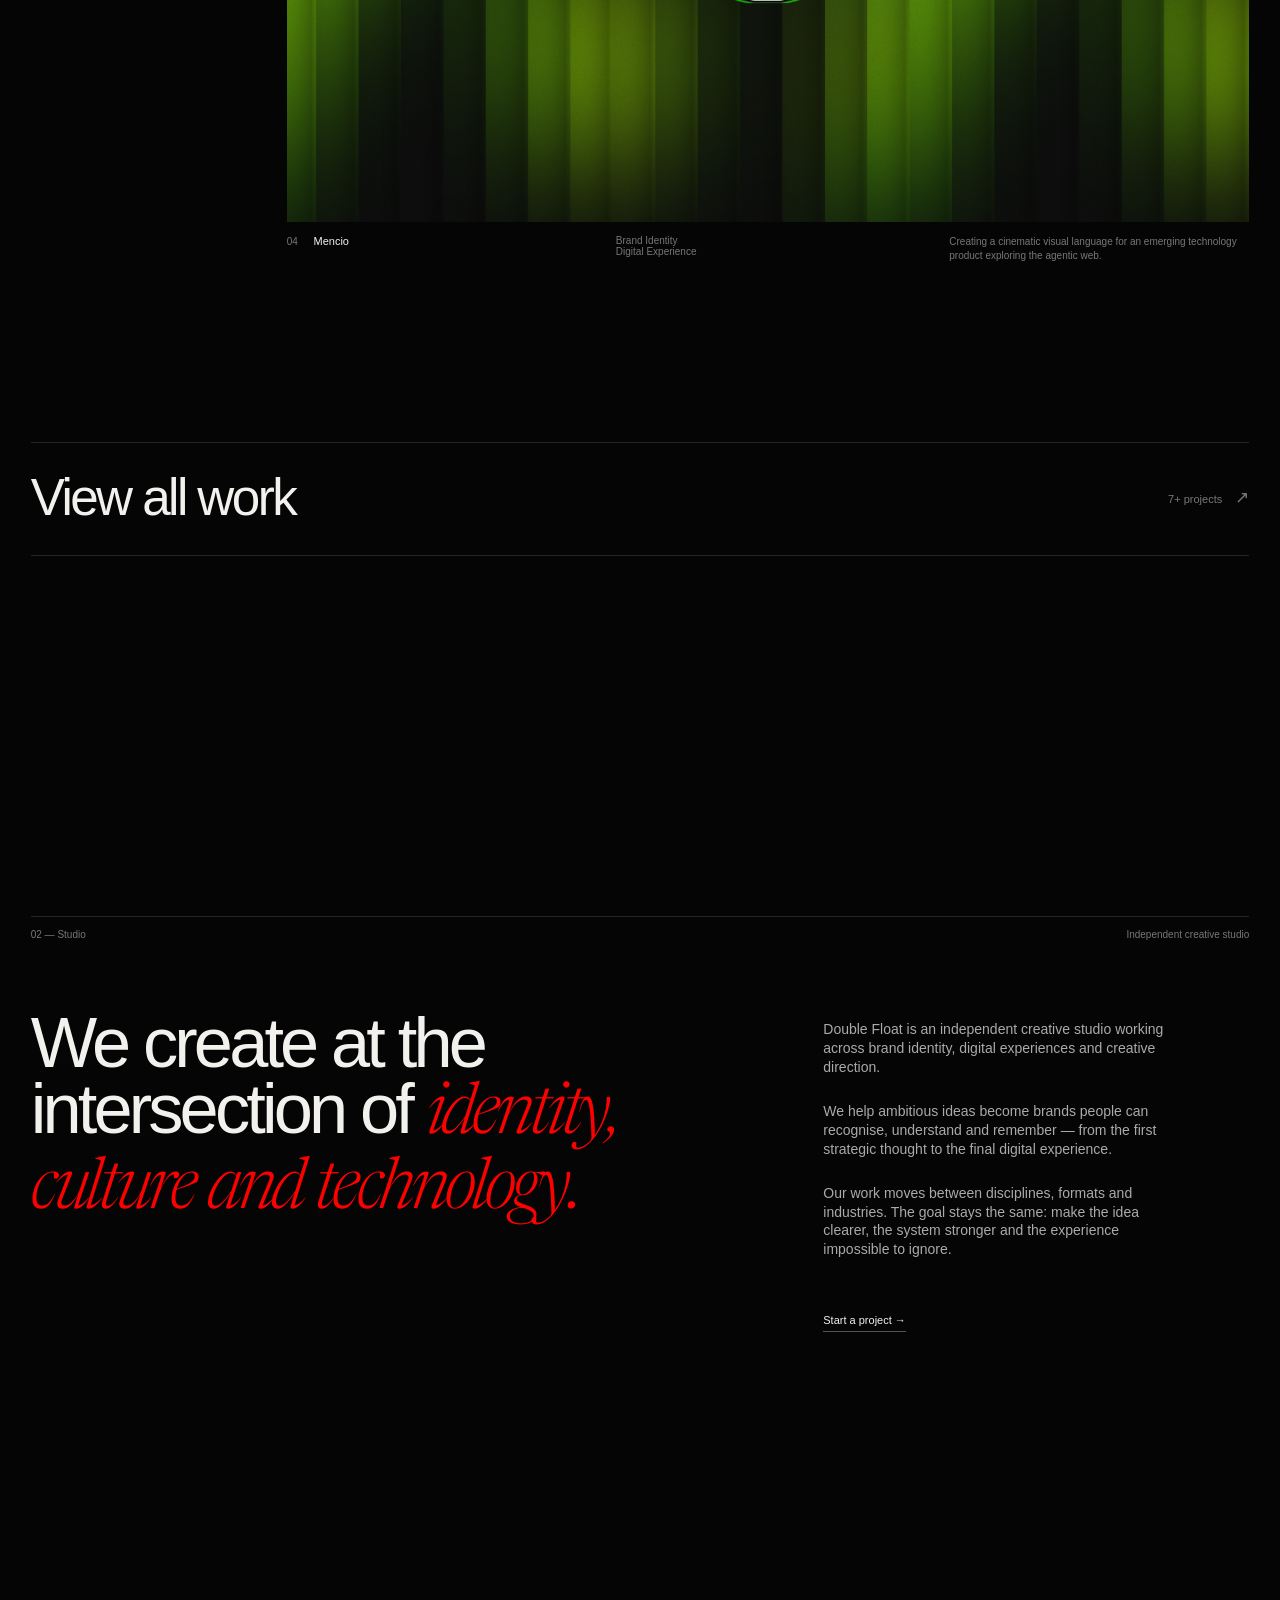
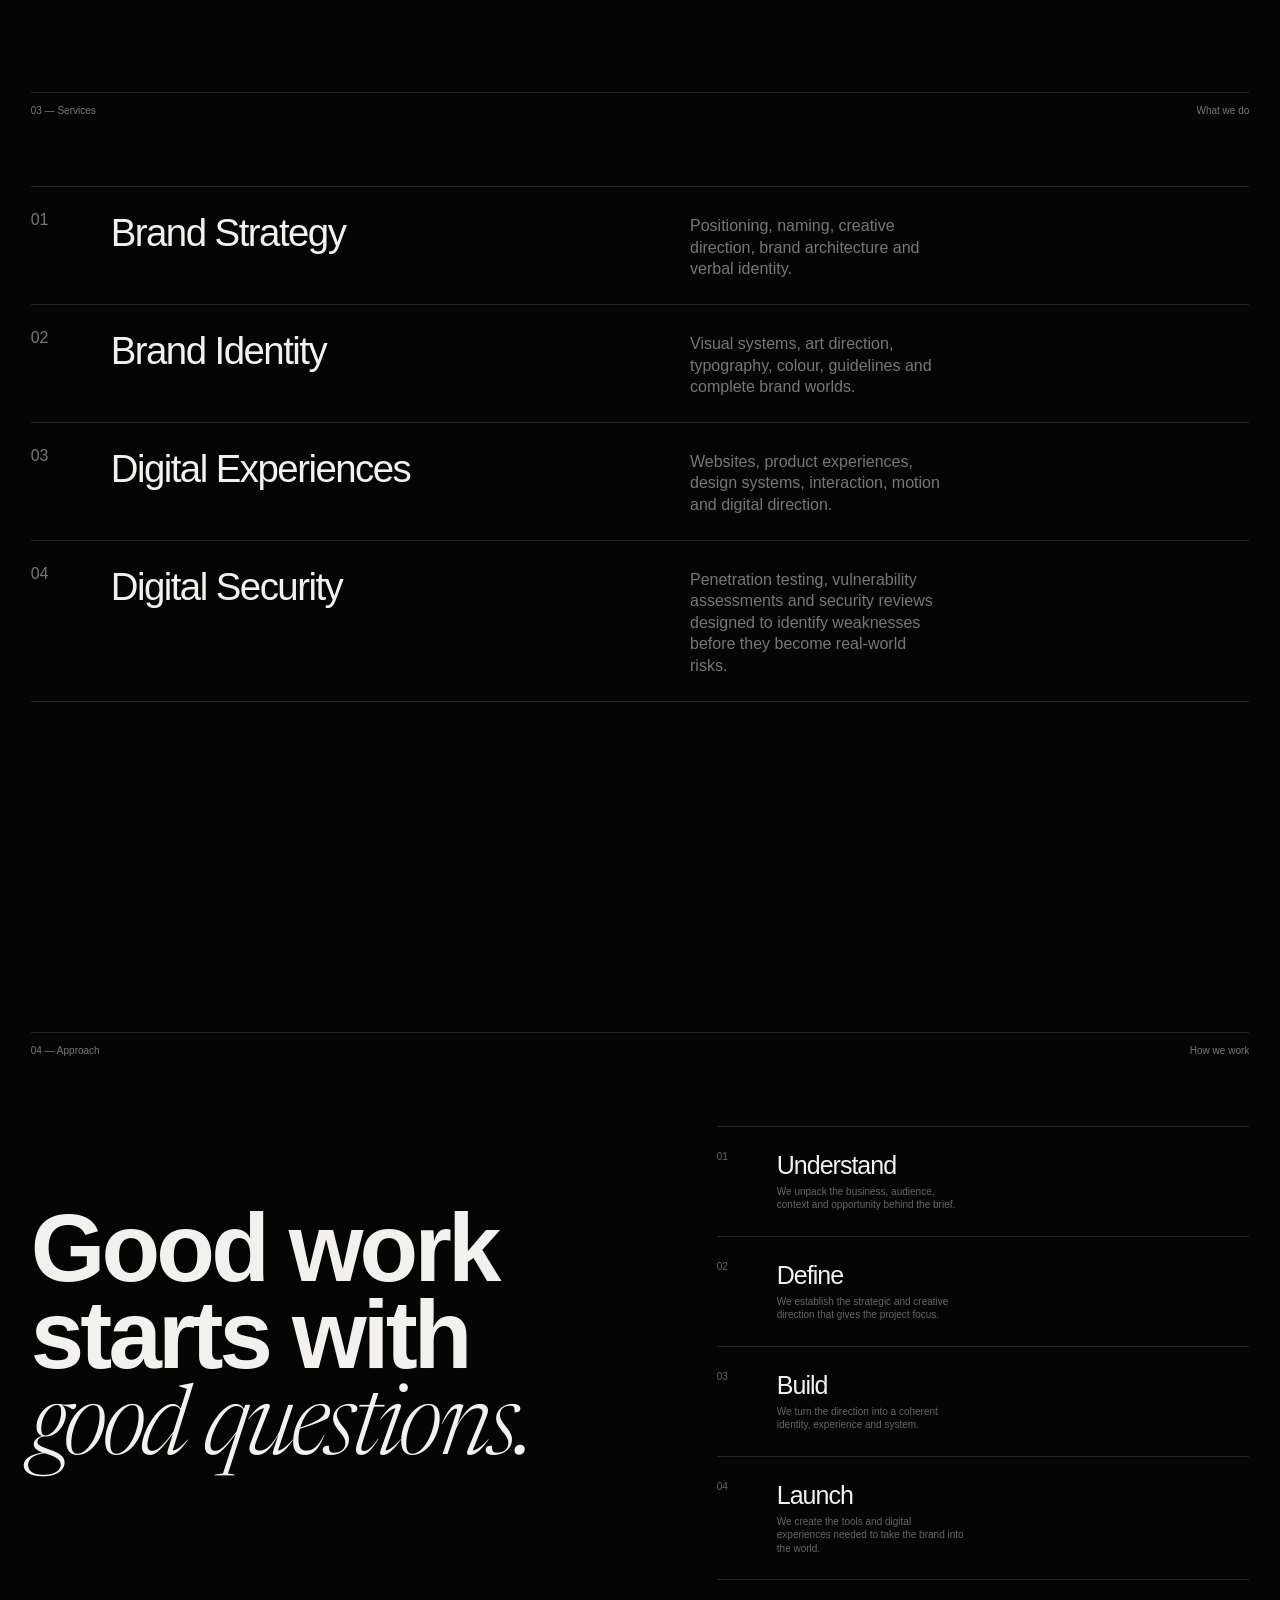
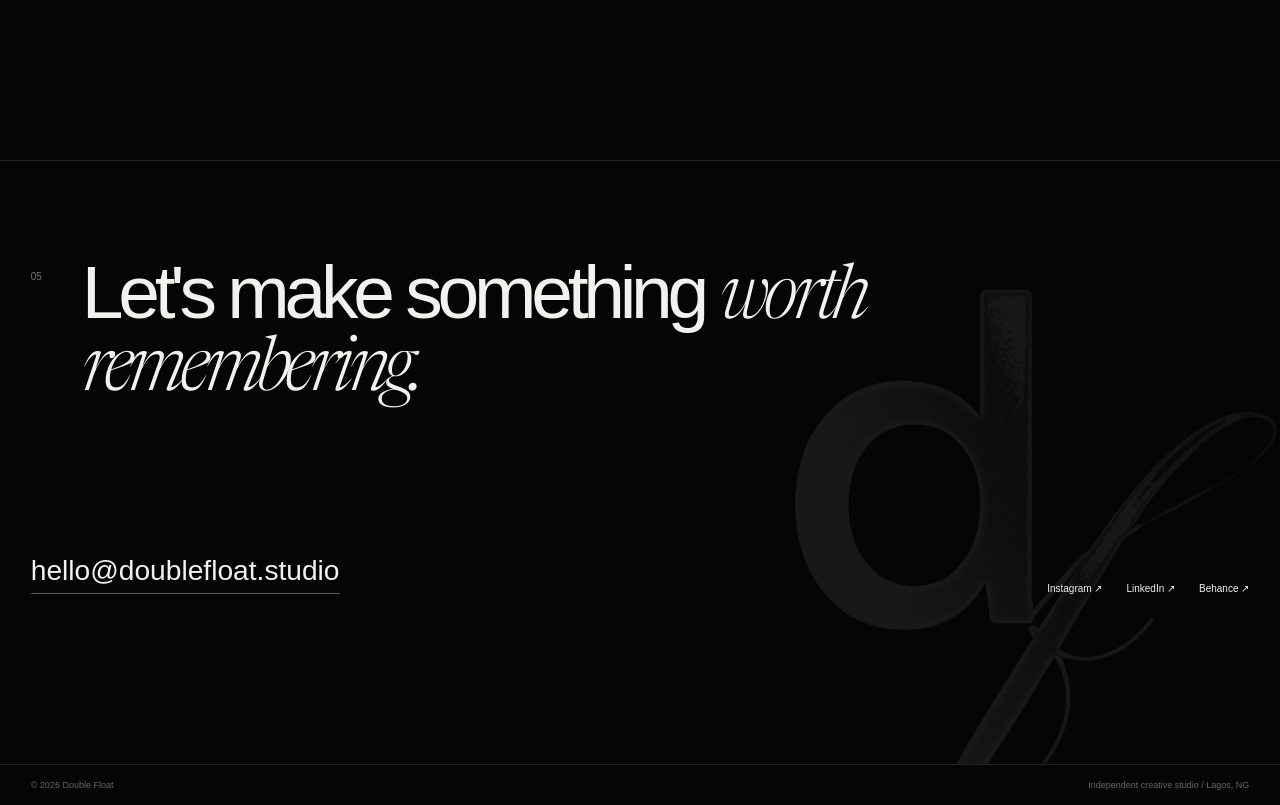
==== commit 5ddfc3c1: "Update index.html" ====
--- a/index.html
+++ b/index.html
@@ -457,22 +457,21 @@
 
 
         <!-- SERVICE 04 -->
-        <div>
-
-          <span>04</span>
-
-          <h3>
-            Creative Direction
-          </h3>
-
-          <p>
-            Campaign concepts, launch systems, content
-            direction and visual storytelling.
-          </p>
-
-        </div>
-
-      </div>
+<div>
+
+  <span>04</span>
+
+  <h3>
+    Digital Security
+  </h3>
+
+  <p>
+    Penetration testing, vulnerability assessments and
+    security reviews designed to identify weaknesses
+    before they become real-world risks.
+  </p>
+
+</div>
 
     </section>
 
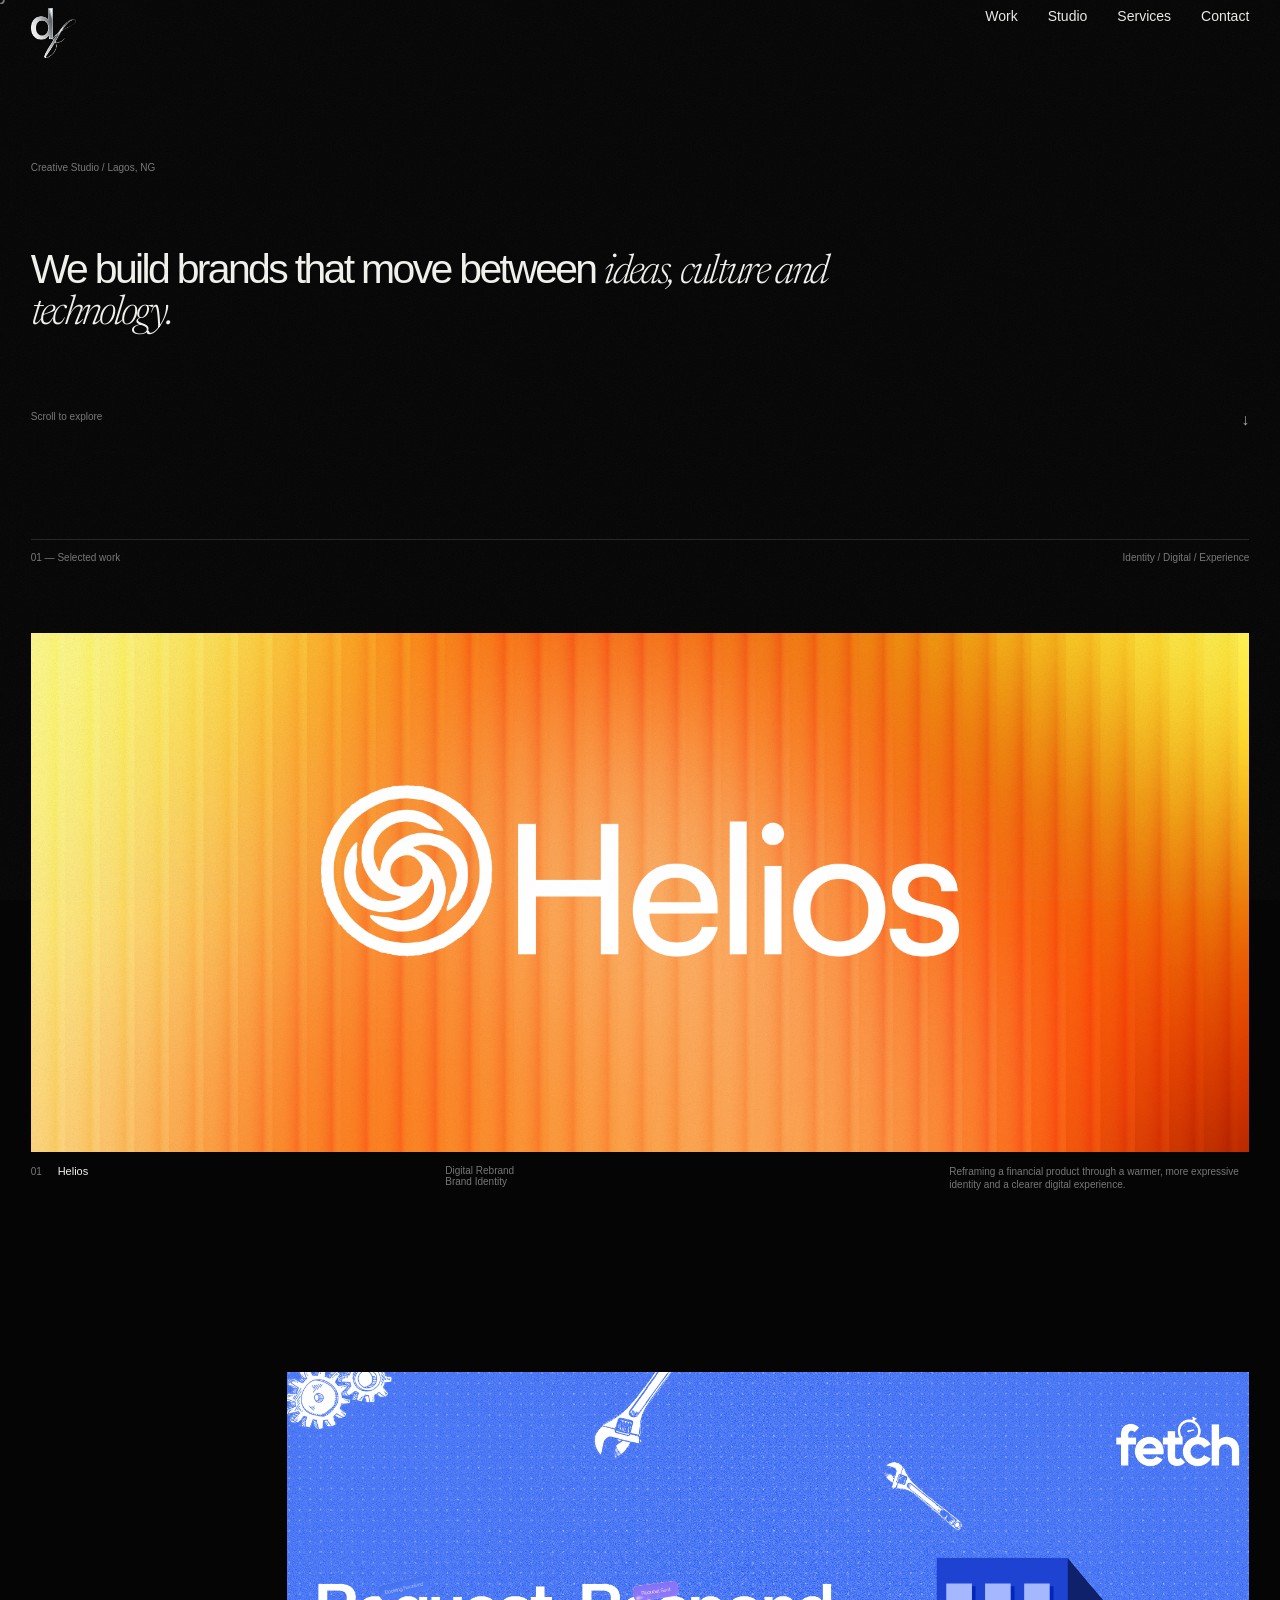
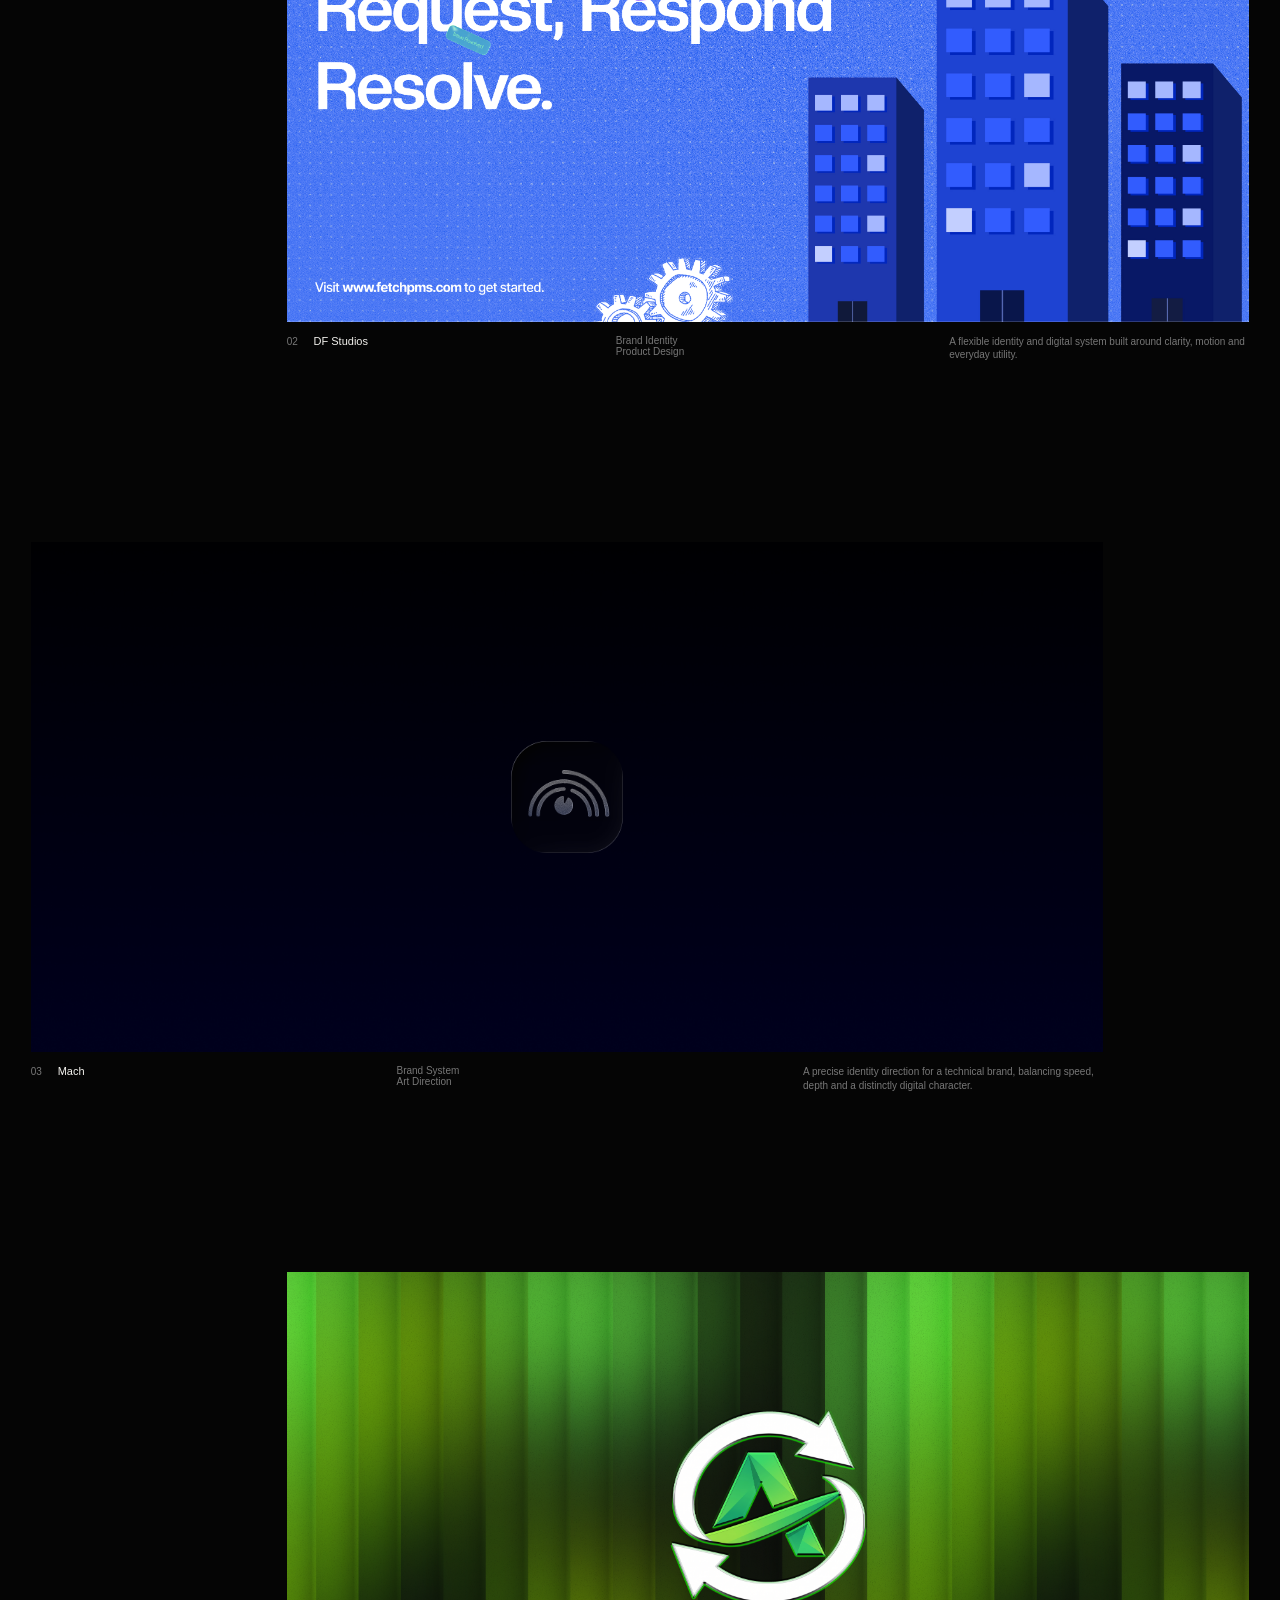
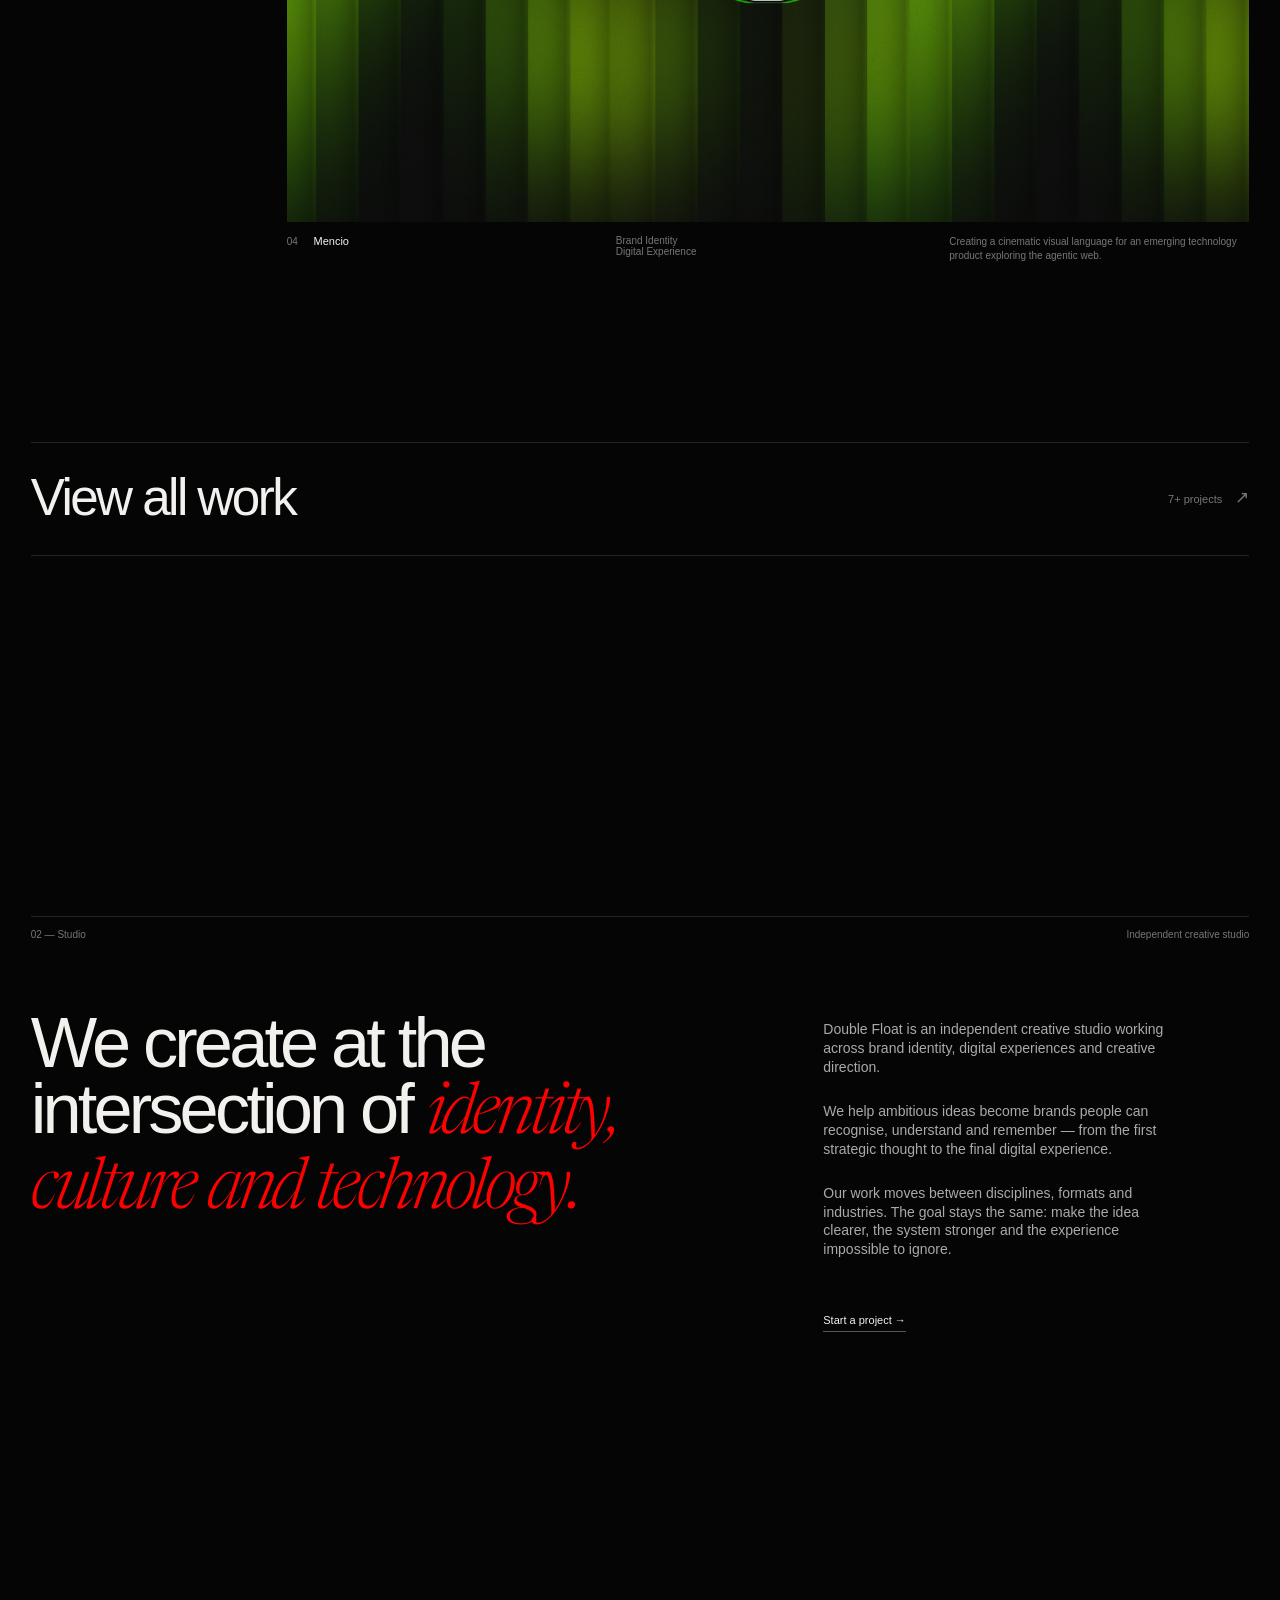
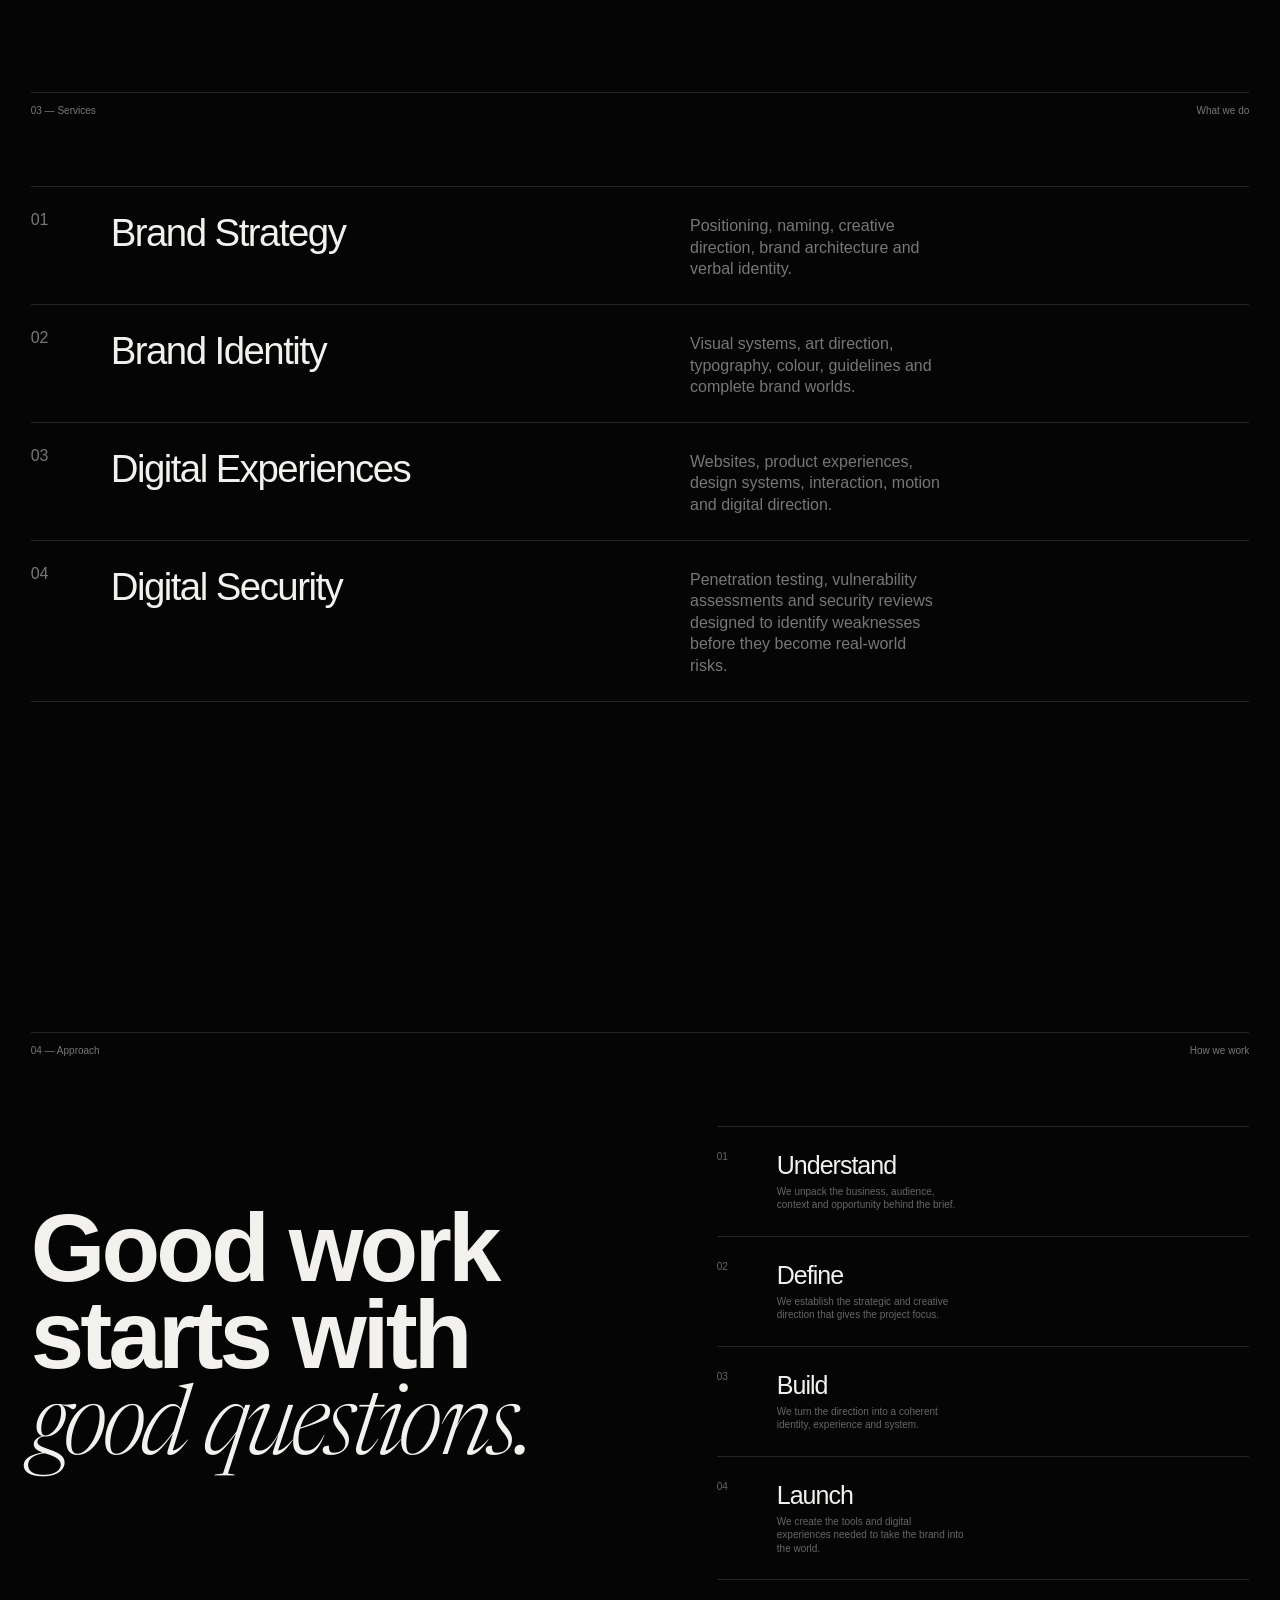
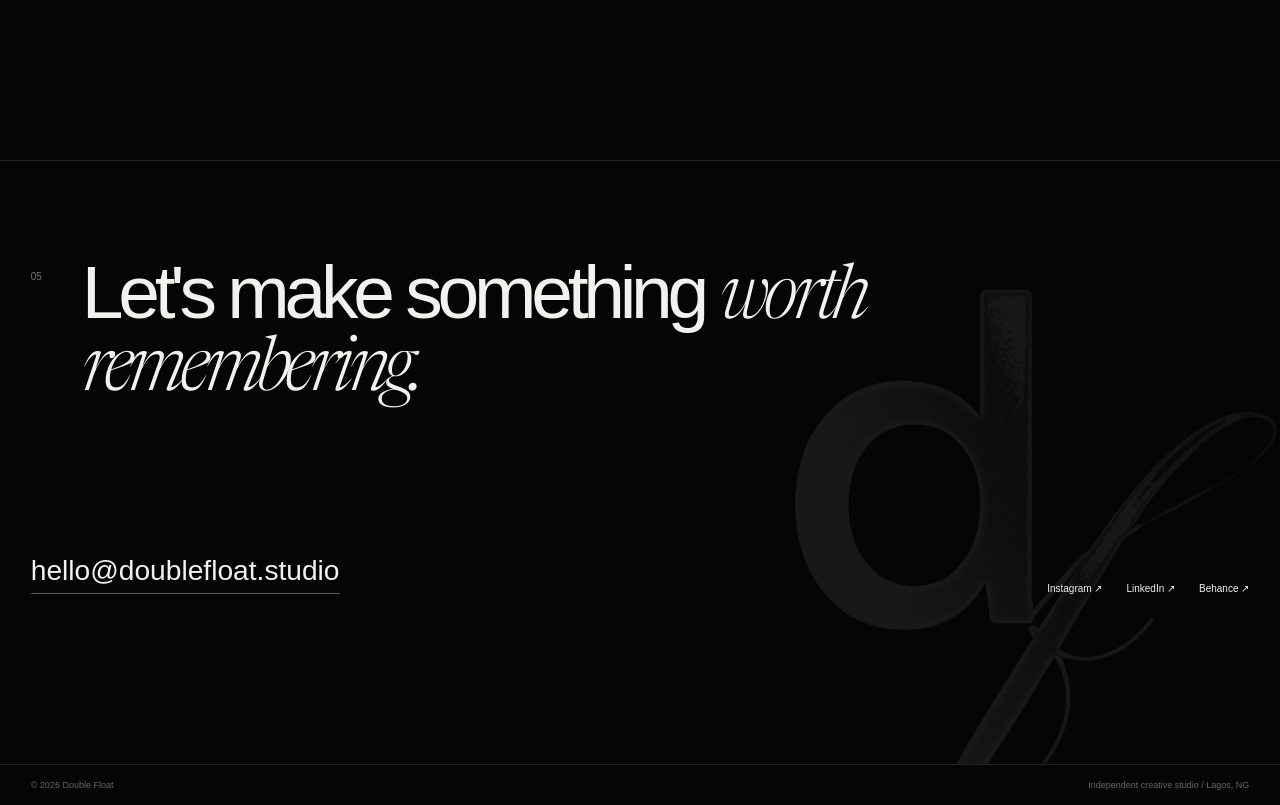
==== commit 205b2dd4: "Update index.html" ====
--- a/index.html
+++ b/index.html
@@ -2,24 +2,208 @@
 <html lang="en">
 
 <head>
+
+  <!-- =========================
+       BASIC META
+  ========================== -->
+
   <meta charset="UTF-8">
-  <meta name="viewport" content="width=device-width, initial-scale=1.0">
+
+  <meta
+    name="viewport"
+    content="width=device-width, initial-scale=1.0"
+  >
+
+  <meta
+    name="theme-color"
+    content="#050505"
+  >
+
+  <meta
+    name="color-scheme"
+    content="dark"
+  >
+
+
+  <!-- =========================
+       SEO
+  ========================== -->
 
   <title>Double Float — Creative Studio</title>
 
-  <link rel="preconnect" href="https://fonts.googleapis.com">
-  <link rel="preconnect" href="https://fonts.gstatic.com" crossorigin>
-
-  <link href="https://fonts.cdnfonts.com/css/satoshi" rel="stylesheet">
+  <meta
+    name="description"
+    content="Double Float is an independent creative studio building distinctive brands, digital experiences and visual systems."
+  >
+
+  <meta
+    name="keywords"
+    content="Double Float, creative studio, branding agency, brand identity, digital design, creative direction, web design, product design, Lagos, Nigeria"
+  >
+
+  <meta
+    name="author"
+    content="Double Float"
+  >
+
+  <meta
+    name="robots"
+    content="index, follow"
+  >
+
+  <link
+    rel="canonical"
+    href="https://doublefloat.co/"
+  >
+
+
+  <!-- =========================
+       FAVICON
+  ========================== -->
+
+  <link
+    rel="icon"
+    href="./df metal.png"
+    type="image/png"
+  >
+
+  <link
+    rel="apple-touch-icon"
+    href="./df metal.png"
+  >
+
+
+  <!-- =========================
+       OPEN GRAPH
+       WhatsApp / Facebook / LinkedIn
+  ========================== -->
+
+  <meta
+    property="og:type"
+    content="website"
+  >
+
+  <meta
+    property="og:site_name"
+    content="Double Float"
+  >
+
+  <meta
+    property="og:title"
+    content="Double Float — Creative Studio"
+  >
+
+  <meta
+    property="og:description"
+    content="We build distinctive brands, digital experiences and visual systems for people building what comes next."
+  >
+
+  <meta
+    property="og:url"
+    content="https://doublefloat.co/"
+  >
+
+  <meta
+    property="og:image"
+    content="https://doublefloat.co/df-share.png"
+  >
+
+  <meta
+    property="og:image:secure_url"
+    content="https://doublefloat.studio/df-share.png"
+  >
+
+  <meta
+    property="og:image:type"
+    content="image/png"
+  >
+
+  <meta
+    property="og:image:width"
+    content="1200"
+  >
+
+  <meta
+    property="og:image:height"
+    content="630"
+  >
+
+  <meta
+    property="og:image:alt"
+    content="Double Float — Creative Studio"
+  >
+
+  <meta
+    property="og:locale"
+    content="en_NG"
+  >
+
+
+  <!-- =========================
+       TWITTER / X
+  ========================== -->
+
+  <meta
+    name="twitter:card"
+    content="summary_large_image"
+  >
+
+  <meta
+    name="twitter:title"
+    content="Double Float — Creative Studio"
+  >
+
+  <meta
+    name="twitter:description"
+    content="We build distinctive brands, digital experiences and visual systems for people building what comes next."
+  >
+
+  <meta
+    name="twitter:image"
+    content="./"
+  >
+
+  <meta
+    name="twitter:image:alt"
+    content="Double Float — Creative Studio"
+  >
+
+
+  <!-- =========================
+       FONTS
+  ========================== -->
+
+  <link
+    rel="preconnect"
+    href="https://fonts.googleapis.com"
+  >
+
+  <link
+    rel="preconnect"
+    href="https://fonts.gstatic.com"
+    crossorigin
+  >
+
+  <link
+    href="https://fonts.cdnfonts.com/css/satoshi"
+    rel="stylesheet"
+  >
 
   <link
     href="https://fonts.googleapis.com/css2?family=Inter+Tight:wght@300;400;500;600&family=Newsreader:opsz,wght@6..72,300;6..72,400&display=swap"
     rel="stylesheet"
   >
 
-  <link rel="icon" href="./df metal.png" type="image/png">
-
-  <link rel="stylesheet" href="style.css">
+
+  <!-- =========================
+       STYLES
+  ========================== -->
+
+  <link
+    rel="stylesheet"
+    href="style.css"
+  >
+
 </head>
 
 <body>
--- a/style.css
+++ b/style.css
@@ -148,7 +148,7 @@
 
   color: #555;
 
-  font-size: 8px;
+  font-size: 14px;
 }
 
 @keyframes load {
@@ -265,7 +265,7 @@
   justify-content: space-between;
   align-items: flex-start;
 
-  font-size: 10px;
+  font-size: 14px;
 
   mix-blend-mode: difference;
 }
@@ -292,7 +292,7 @@
 .wordmark img {
   display: block;
 
-  width: 65px;
+  width: 45px;
   height: auto;
 
   object-fit: contain;
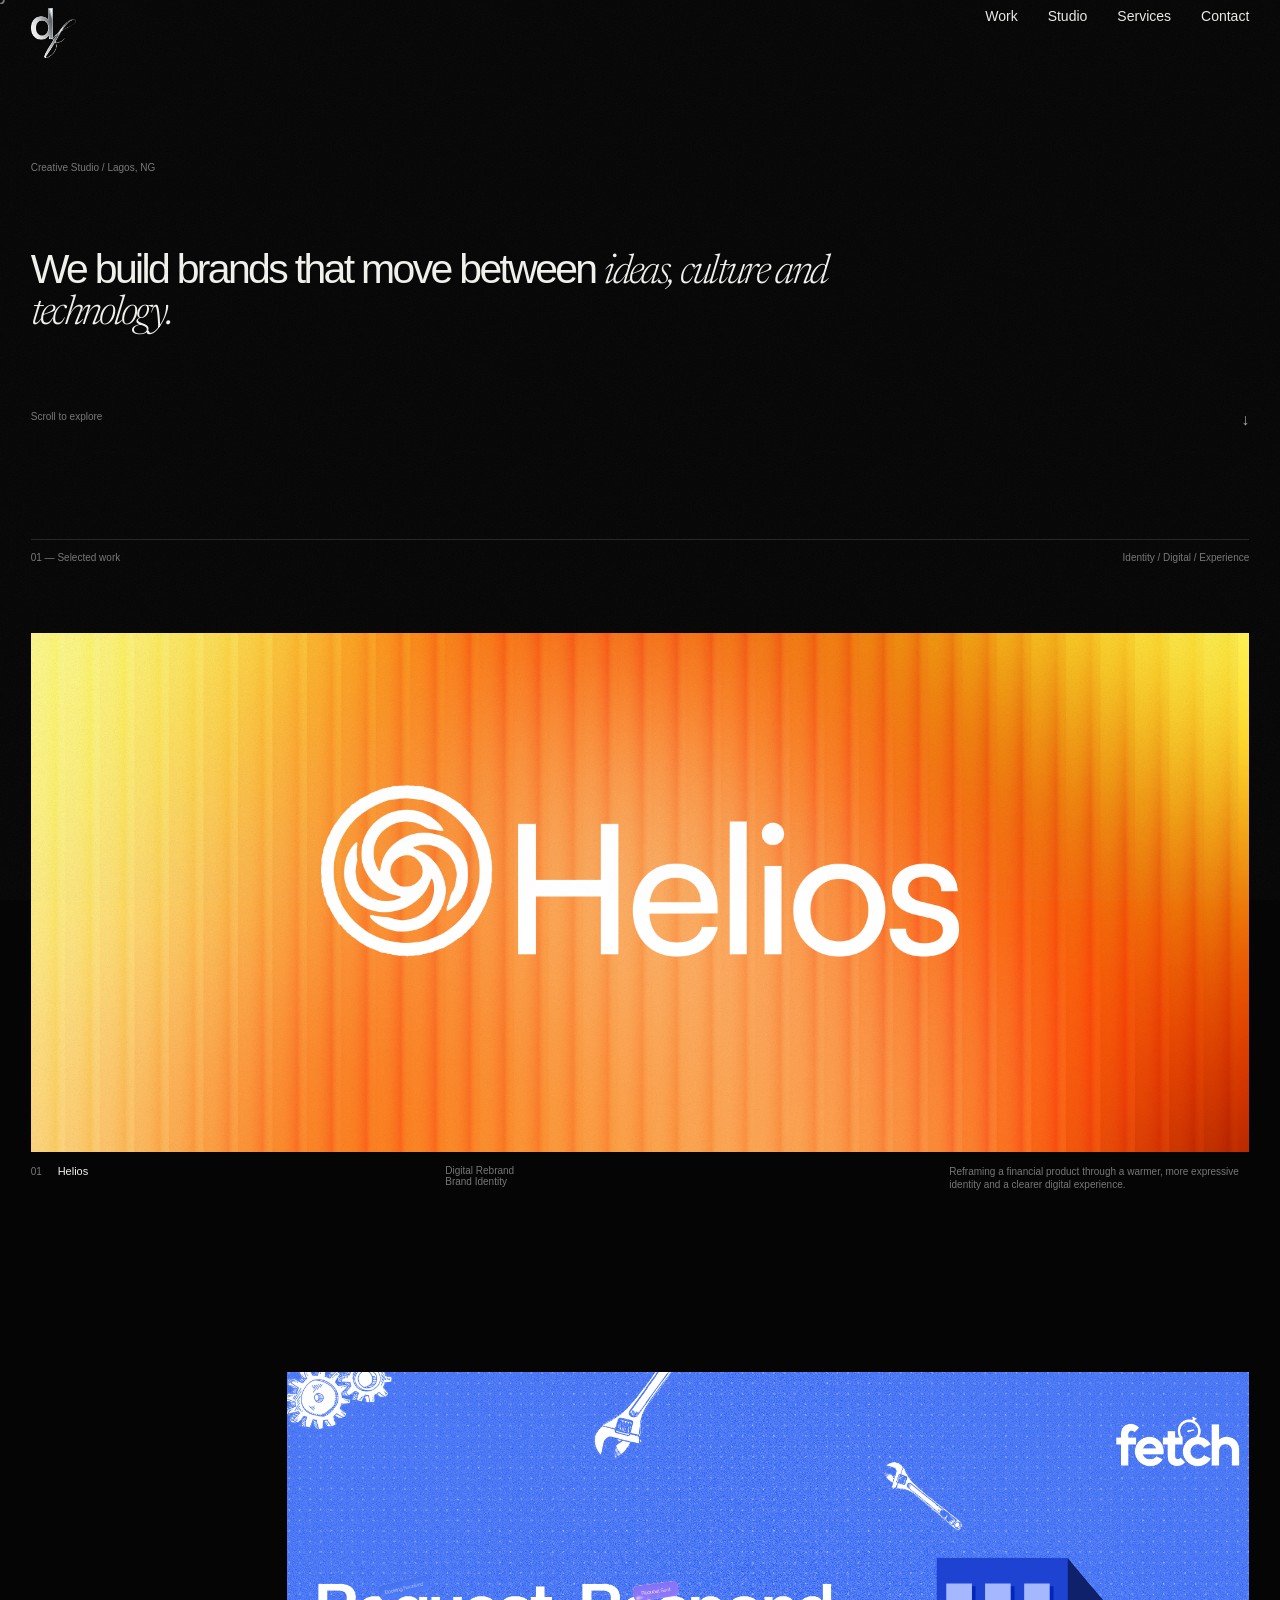
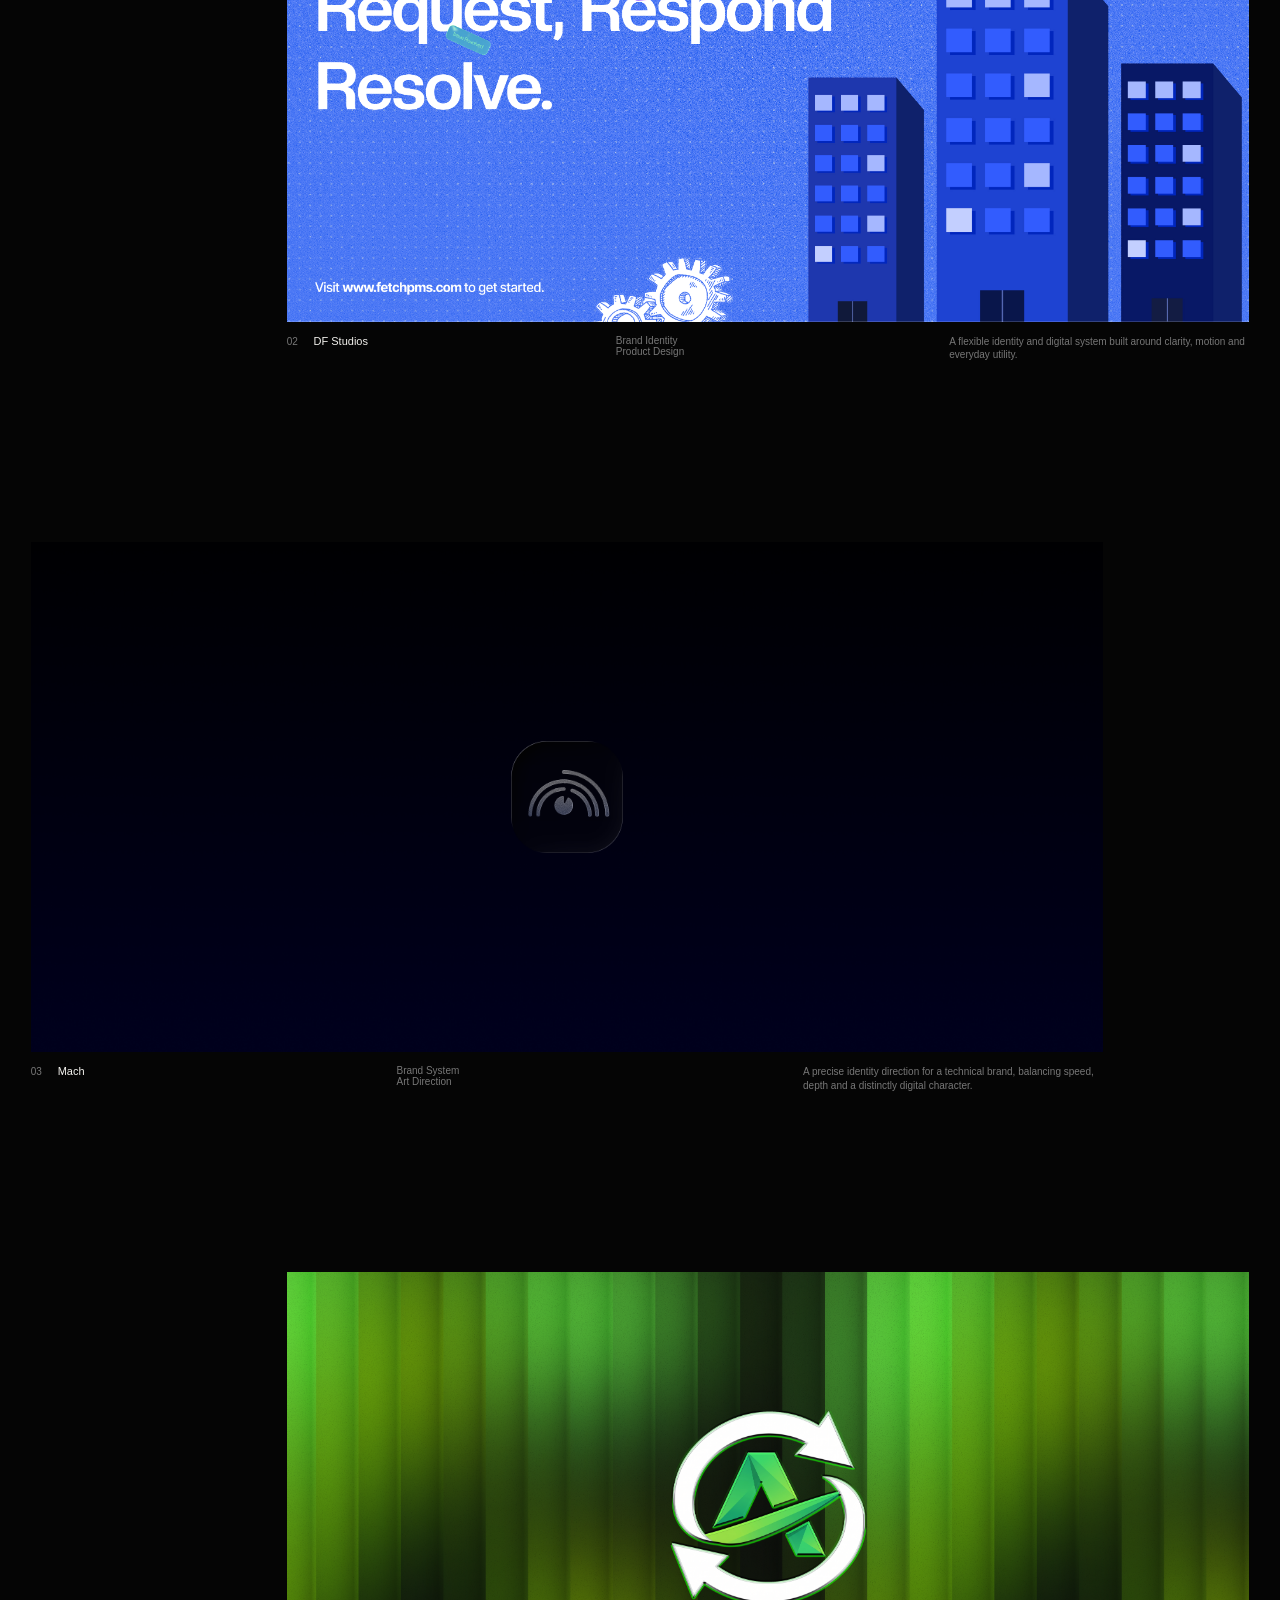
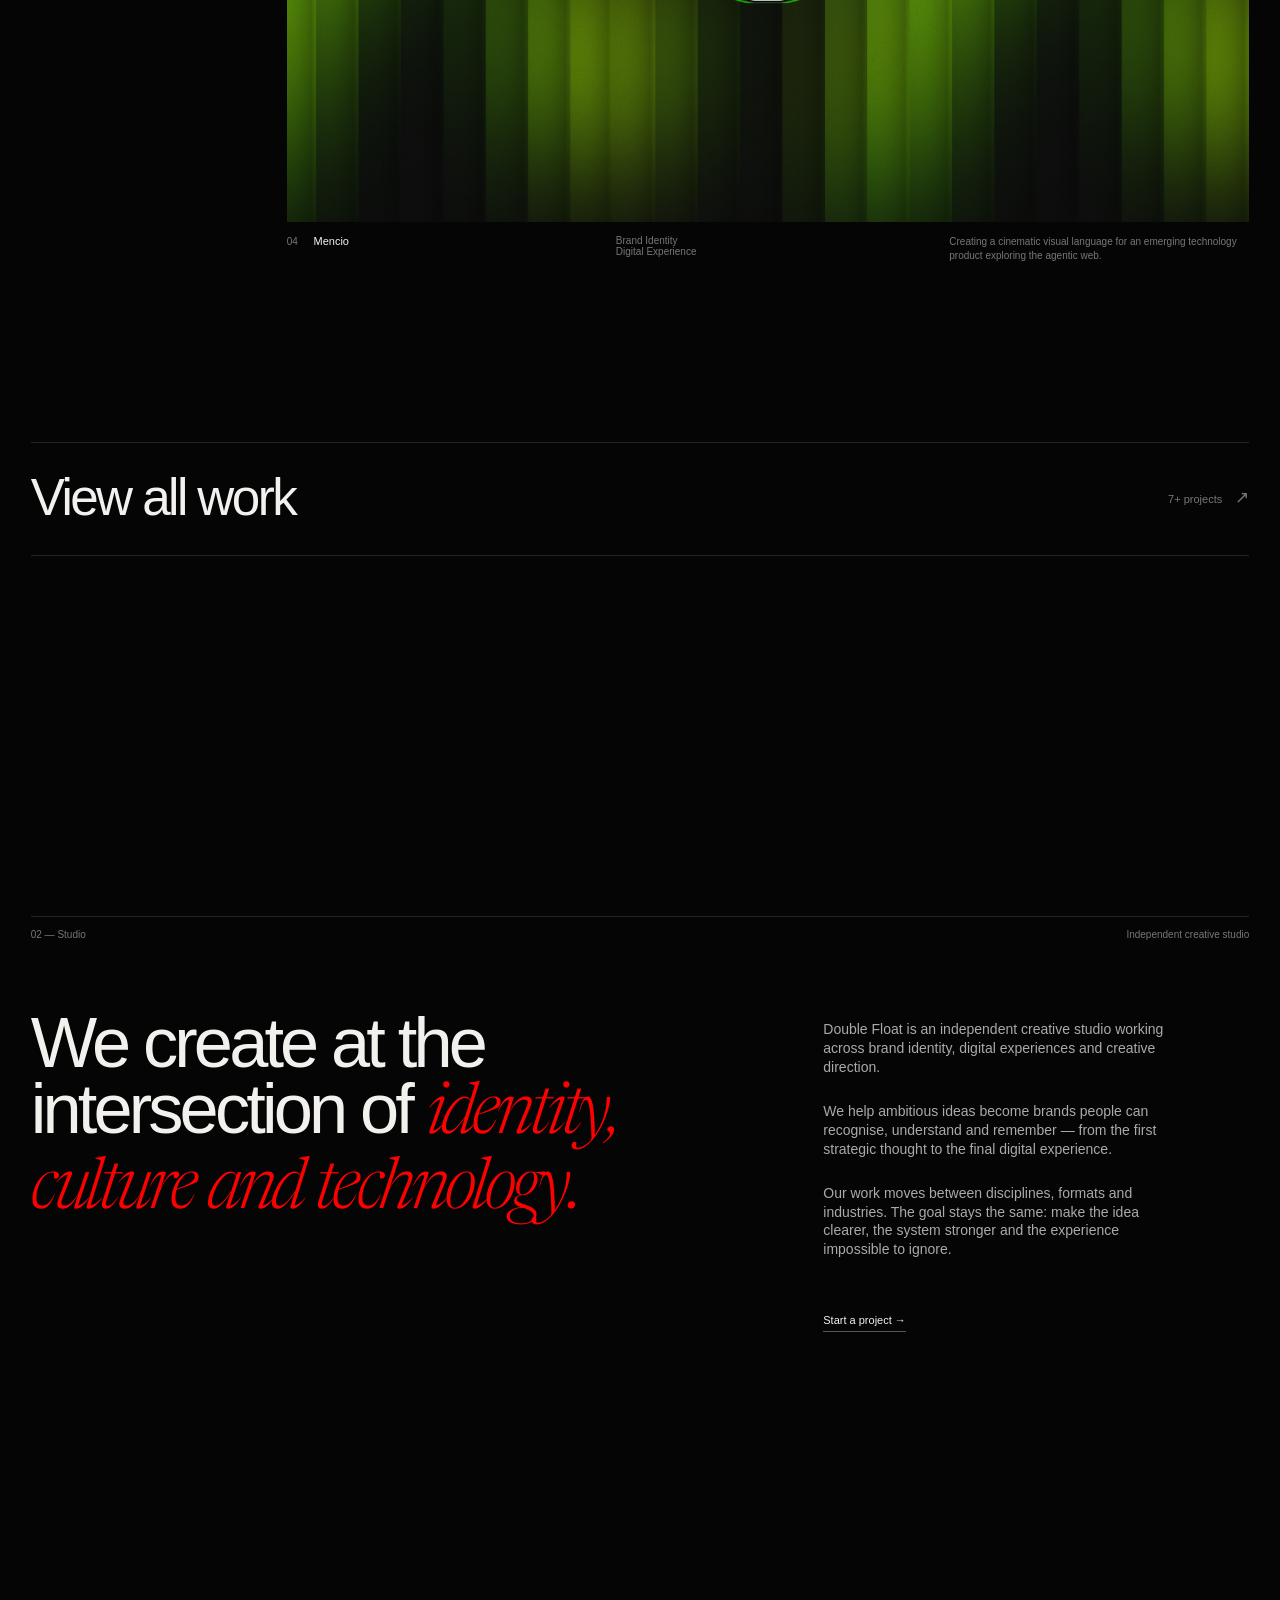
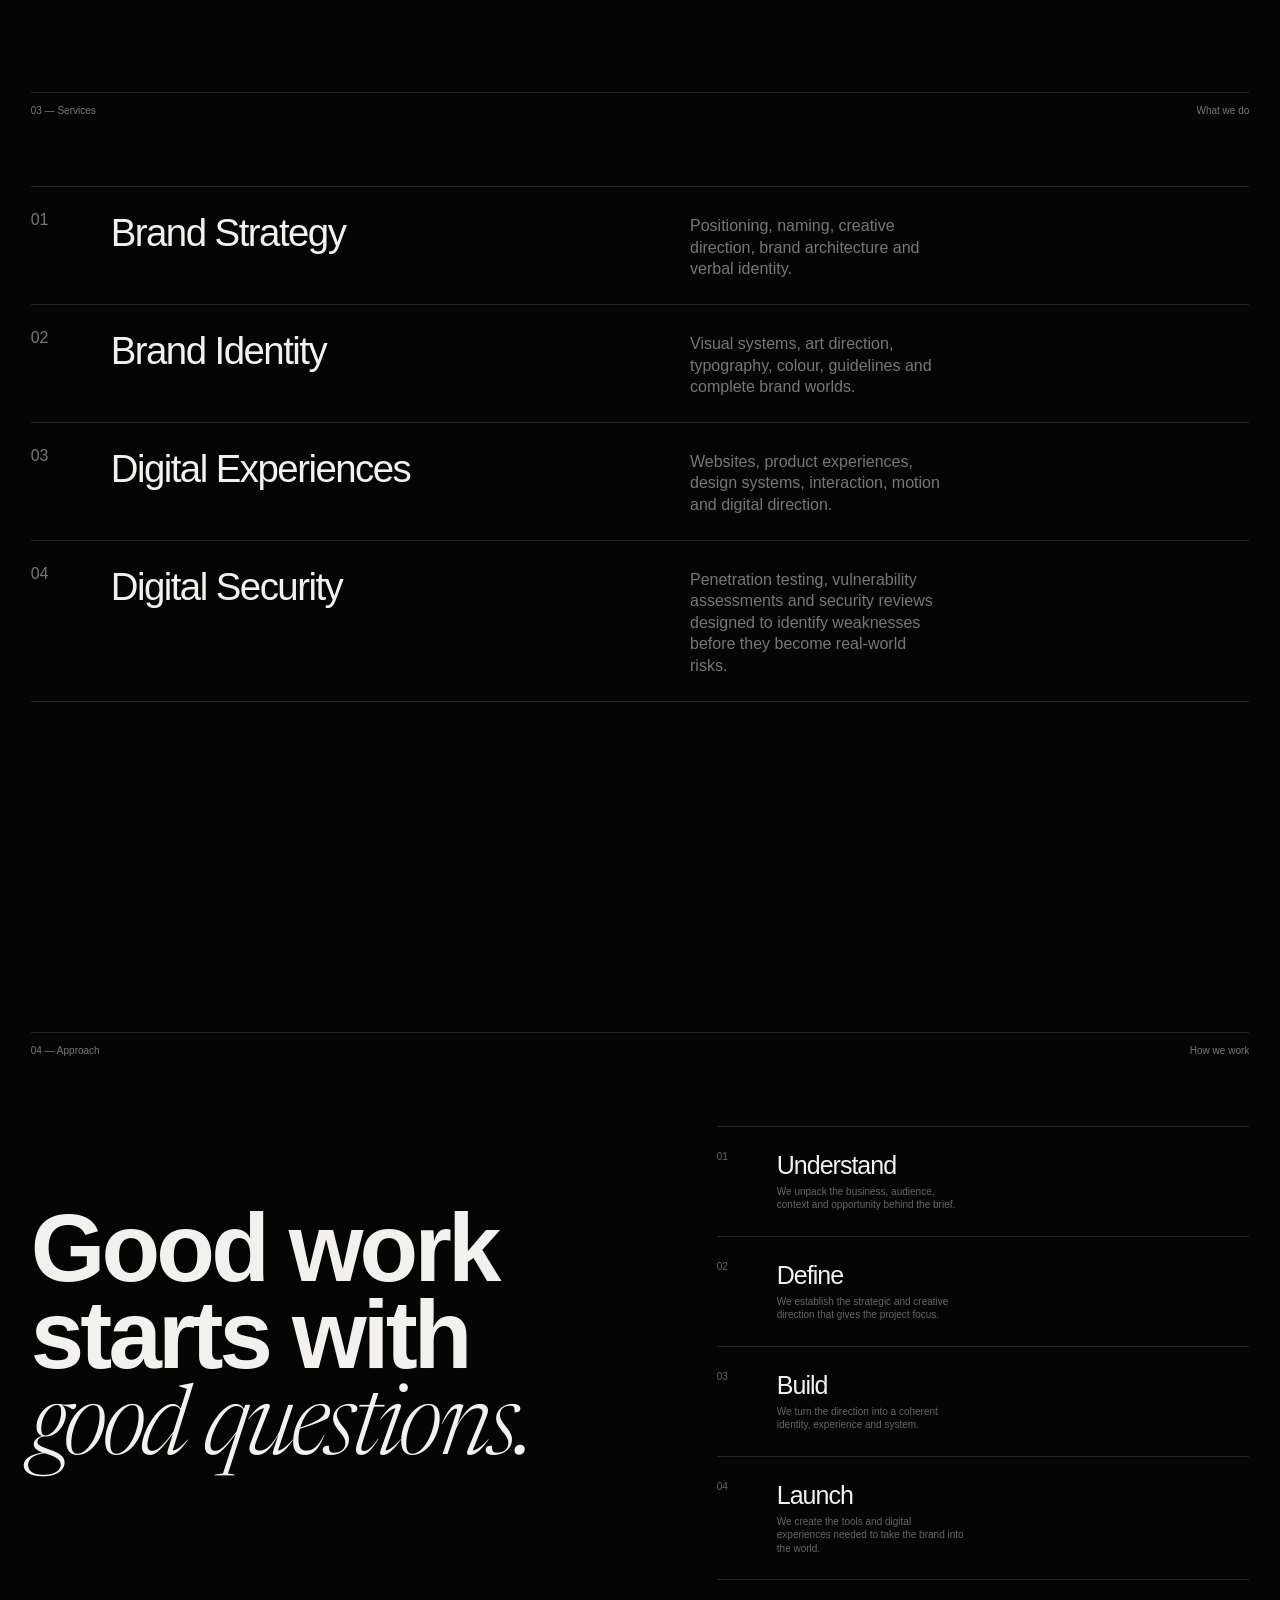
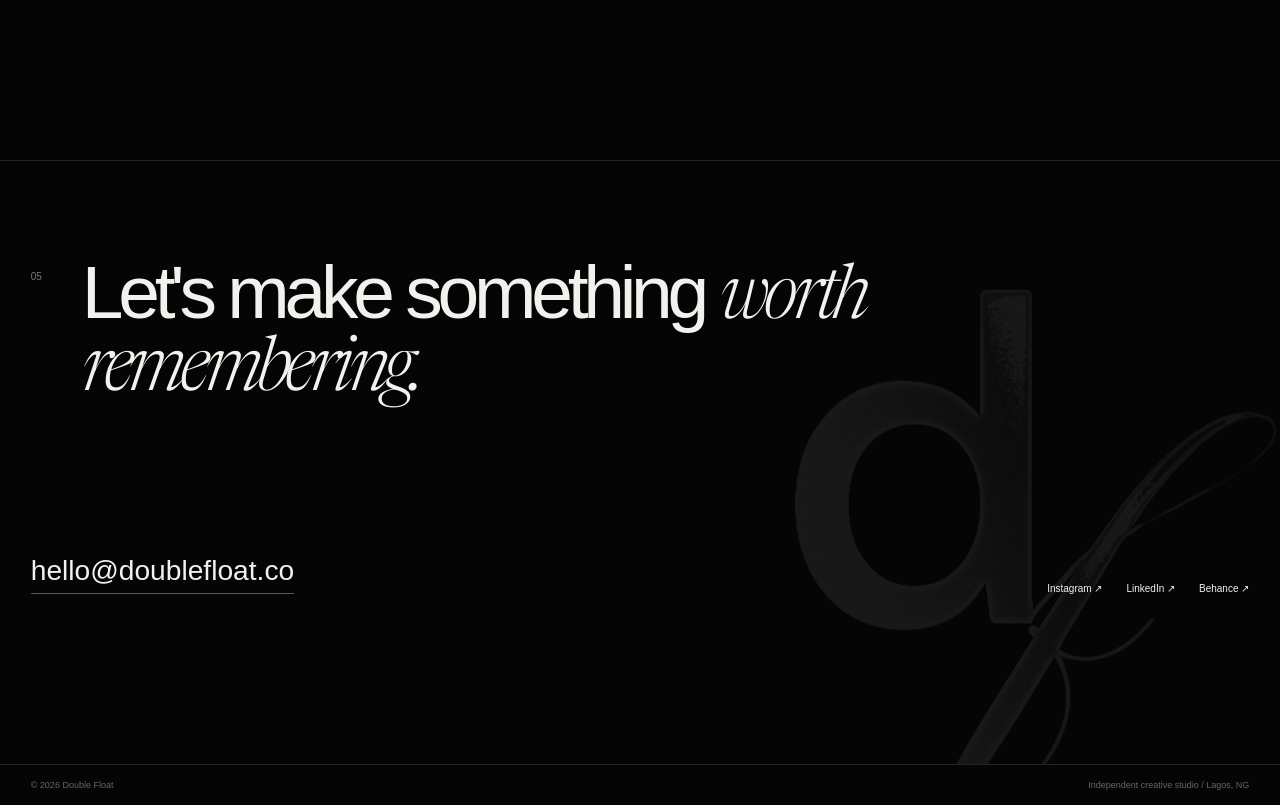
==== commit d2fe948b: "Update index.html" ====
--- a/index.html
+++ b/index.html
@@ -261,7 +261,7 @@
       <a href="#work" data-cursor="link">Work</a>
       <a href="#about" data-cursor="link">Studio</a>
       <a href="#capabilities" data-cursor="link">Services</a>
-      <a href="#contact" data-cursor="link">Contact</a>
+      <a href="mailto:hello@doublefloat.co" data-cursor="link">Contact</a>
     </nav>
 
   </header>
@@ -786,7 +786,7 @@
           class="email"
           data-cursor="link"
         >
-          hello@doublefloat.studio
+          hello@doublefloat.co
         </a>
 
 
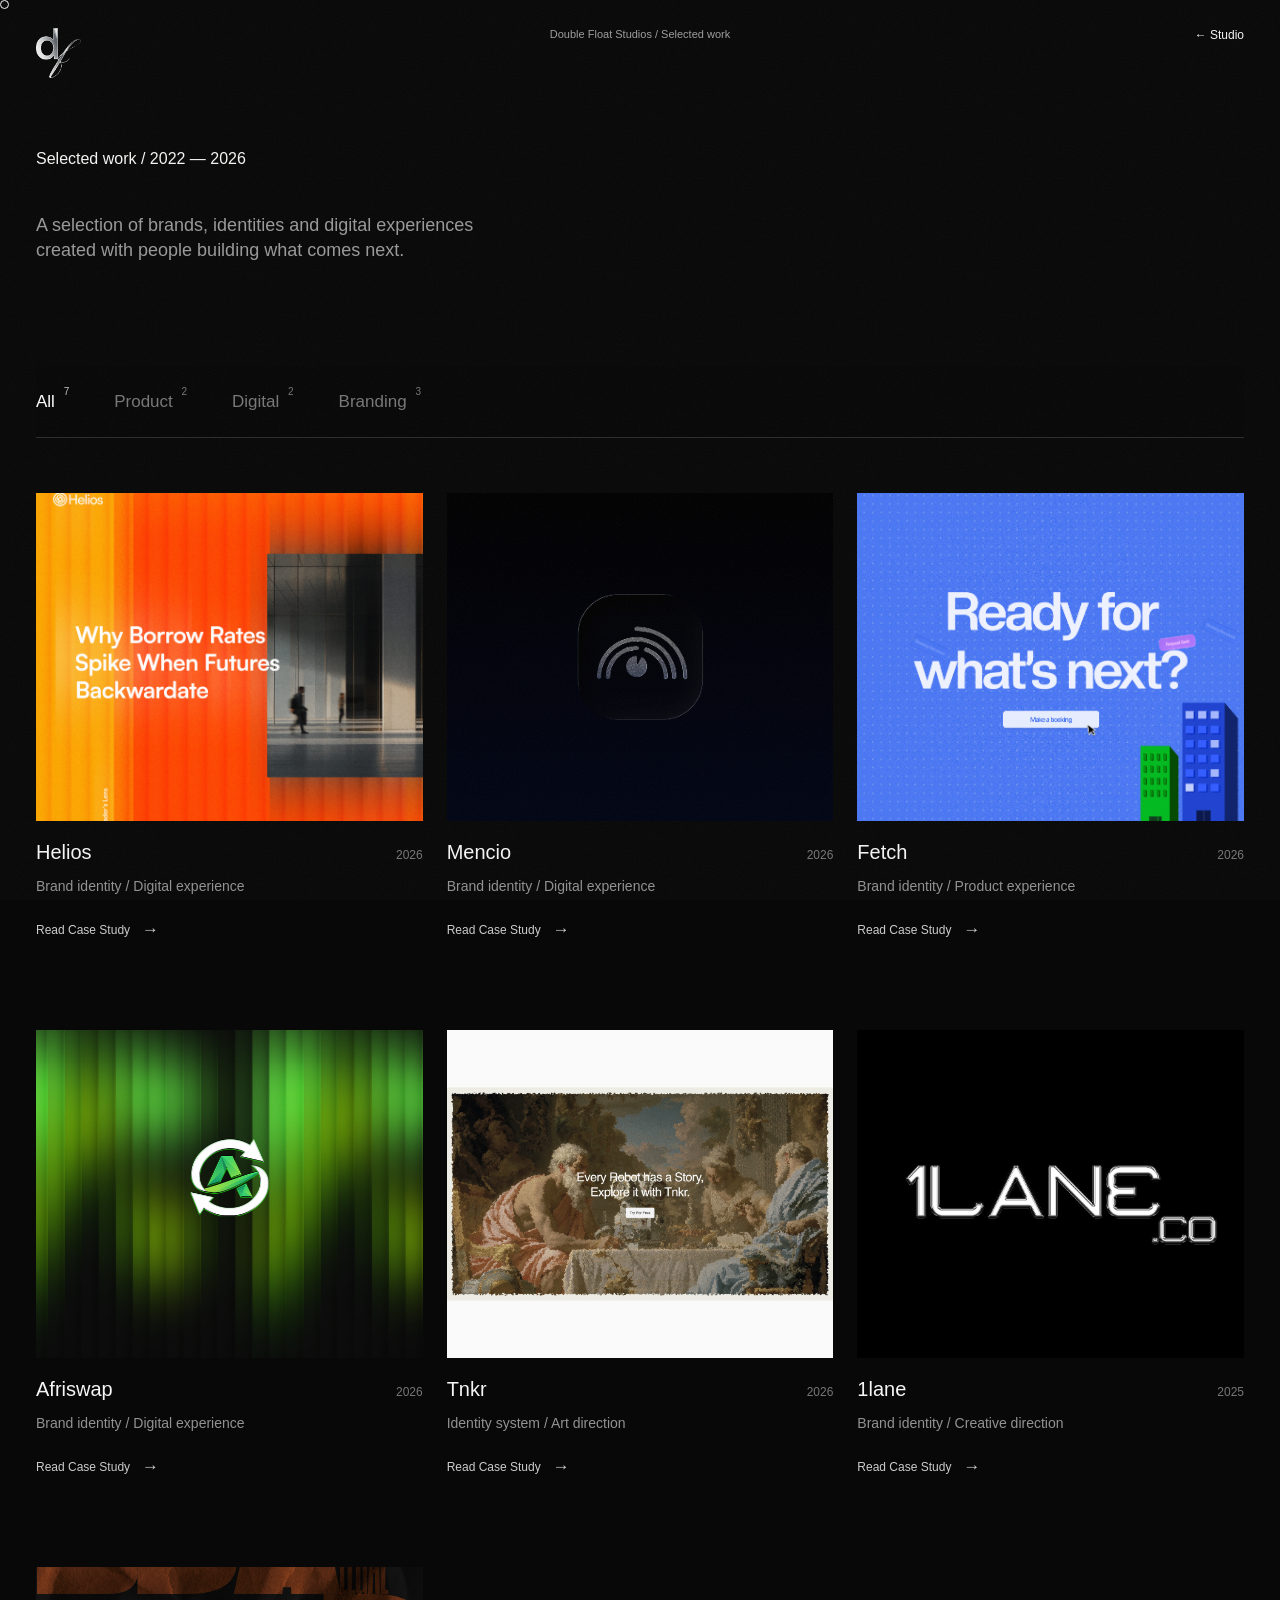
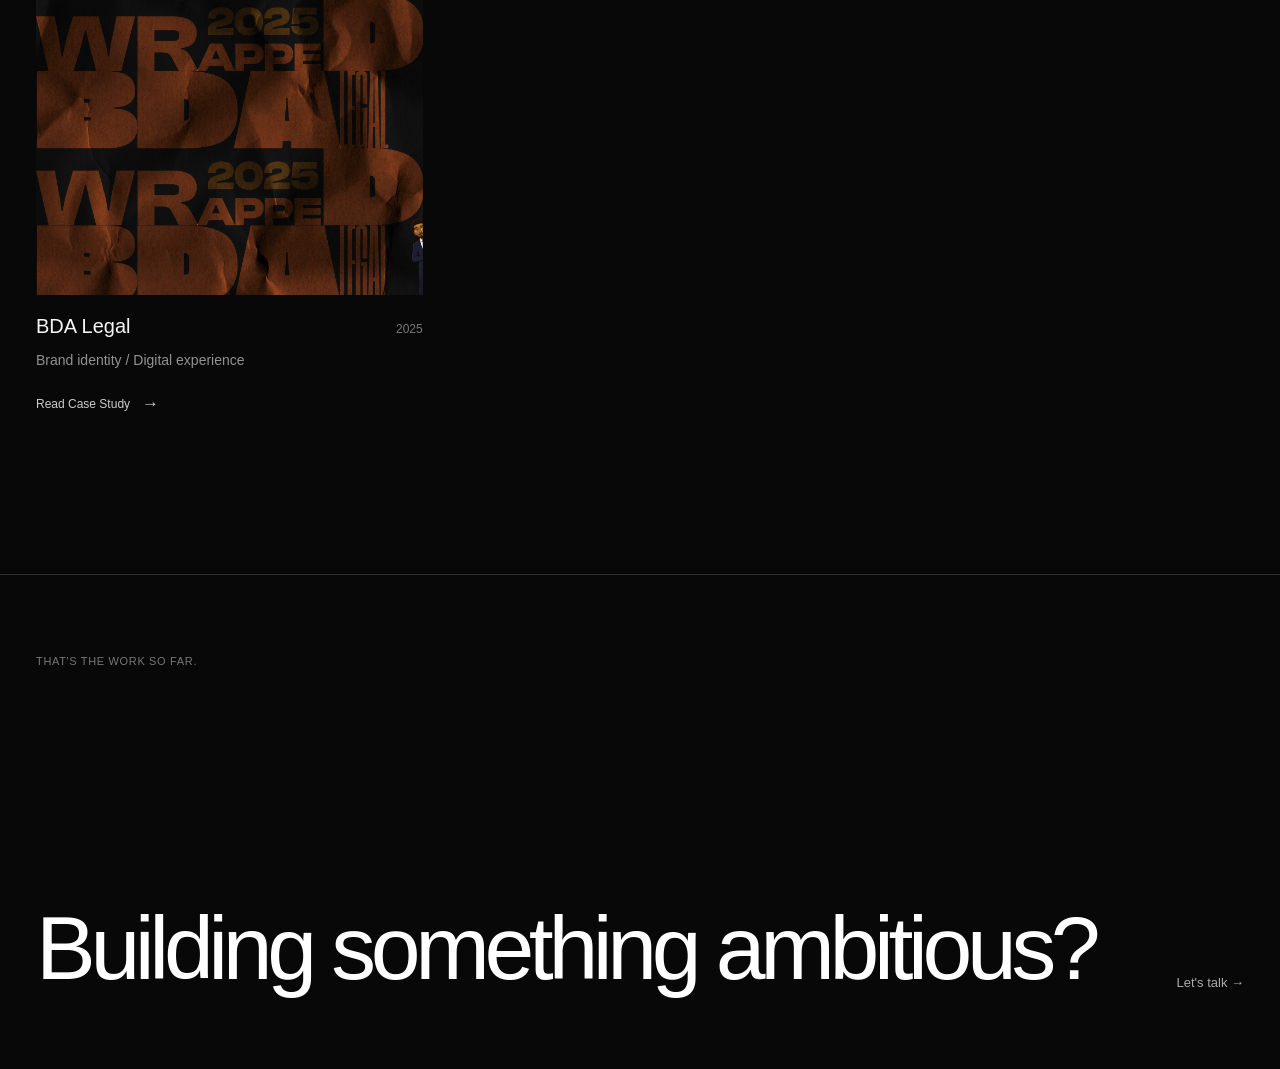
==== commit e3d6b857: "Update index.html" ====
--- a/index.html
+++ b/index.html
@@ -1,182 +1,17 @@
-<!DOCTYPE html>
+<!doctype html>
 <html lang="en">
 
 <head>
 
-  <!-- =========================
-       BASIC META
-  ========================== -->
-
   <meta charset="UTF-8">
-
-  <meta
-    name="viewport"
-    content="width=device-width, initial-scale=1.0"
-  >
-
-  <meta
-    name="theme-color"
-    content="#050505"
-  >
-
-  <meta
-    name="color-scheme"
-    content="dark"
-  >
-
-
-  <!-- =========================
-       SEO
-  ========================== -->
-
+  <meta name="viewport" content="width=device-width, initial-scale=1.0">
+  <meta name="description" content="Double Float is an independent creative studio building distinctive brands, digital experiences and visual systems.">
+  <link rel="icon" href="./df metal.png" type="image/png">
   <title>Double Float — Creative Studio</title>
 
-  <meta
-    name="description"
-    content="Double Float is an independent creative studio building distinctive brands, digital experiences and visual systems."
-  >
-
-  <meta
-    name="keywords"
-    content="Double Float, creative studio, branding agency, brand identity, digital design, creative direction, web design, product design, Lagos, Nigeria"
-  >
-
-  <meta
-    name="author"
-    content="Double Float"
-  >
-
-  <meta
-    name="robots"
-    content="index, follow"
-  >
-
-  <link
-    rel="canonical"
-    href="https://doublefloat.co/"
-  >
-
-
-  <!-- =========================
-       FAVICON
-  ========================== -->
-
-  <link
-    rel="icon"
-    href="./df metal.png"
-    type="image/png"
-  >
-
-  <link
-    rel="apple-touch-icon"
-    href="./df metal.png"
-  >
-
-
-  <!-- =========================
-       OPEN GRAPH
-       WhatsApp / Facebook / LinkedIn
-  ========================== -->
-
-  <meta
-    property="og:type"
-    content="website"
-  >
-
-  <meta
-    property="og:site_name"
-    content="Double Float"
-  >
-
-  <meta
-    property="og:title"
-    content="Double Float — Creative Studio"
-  >
-
-  <meta
-    property="og:description"
-    content="We build distinctive brands, digital experiences and visual systems for people building what comes next."
-  >
-
-  <meta
-    property="og:url"
-    content="https://doublefloat.co/"
-  >
-
-  <meta
-    property="og:image"
-    content="https://doublefloat.co/df-share.png"
-  >
-
-  <meta
-    property="og:image:secure_url"
-    content="https://doublefloat.studio/df-share.png"
-  >
-
-  <meta
-    property="og:image:type"
-    content="image/png"
-  >
-
-  <meta
-    property="og:image:width"
-    content="1200"
-  >
-
-  <meta
-    property="og:image:height"
-    content="630"
-  >
-
-  <meta
-    property="og:image:alt"
-    content="Double Float — Creative Studio"
-  >
-
-  <meta
-    property="og:locale"
-    content="en_NG"
-  >
-
-
-  <!-- =========================
-       TWITTER / X
-  ========================== -->
-
-  <meta
-    name="twitter:card"
-    content="summary_large_image"
-  >
-
-  <meta
-    name="twitter:title"
-    content="Double Float — Creative Studio"
-  >
-
-  <meta
-    name="twitter:description"
-    content="We build distinctive brands, digital experiences and visual systems for people building what comes next."
-  >
-
-  <meta
-    name="twitter:image"
-    content="./"
-  >
-
-  <meta
-    name="twitter:image:alt"
-    content="Double Float — Creative Studio"
-  >
-
-
-  <!-- =========================
-       FONTS
-  ========================== -->
-
-  <link
-    rel="preconnect"
-    href="https://fonts.googleapis.com"
-  >
+  <!-- Fonts -->
+
+  <link rel="preconnect" href="https://fonts.googleapis.com">
 
   <link
     rel="preconnect"
@@ -185,69 +20,61 @@
   >
 
   <link
-    href="https://fonts.cdnfonts.com/css/satoshi"
-    rel="stylesheet"
-  >
-
-  <link
     href="https://fonts.googleapis.com/css2?family=Inter+Tight:wght@300;400;500;600&family=Newsreader:opsz,wght@6..72,300;6..72,400&display=swap"
     rel="stylesheet"
   >
 
 
-  <!-- =========================
-       STYLES
-  ========================== -->
+  <!-- Global styles -->
 
   <link
     rel="stylesheet"
     href="style.css"
   >
 
+
+  <!-- Work archive styles -->
+
+  <link
+    rel="stylesheet"
+    href="work.css"
+  >
+
 </head>
 
-<body>
-
-  <!-- LOADER -->
-  <div class="loader">
-
-    <div class="loader-mark">
-      <img src="./df metal.png" alt="Double Float">
-    </div>
-
-    <div class="loader-line">
-      <span></span>
-    </div>
-
-    <div class="loader-meta">
-      <span>Double Float</span>
-      <span>Creative Studio / 2026</span>
-    </div>
-
-  </div>
-
-
-  <!-- SCROLL PROGRESS -->
-  <div class="scroll-progress">
-    <span></span>
-  </div>
-
-
-  <!-- NOISE -->
+
+<body class="work-page">
+
+
+  <!-- Noise -->
+
   <div class="noise"></div>
 
 
-  <!-- CURSOR -->
+  <!-- Cursor -->
+
   <div class="cursor">
     <span></span>
   </div>
 
 
-  <!-- NAV -->
-  <header class="nav">
-
-    <a
-      href="#top"
+  <!-- Progress -->
+
+  <div class="work-progress">
+    <span></span>
+  </div>
+
+
+
+  <!-- =========================
+       NAV
+  ========================== -->
+
+  <header class="work-nav">
+
+
+     <a
+      href="./index.html"
       class="wordmark"
       aria-label="Double Float"
     >
@@ -257,590 +84,619 @@
       >
     </a>
 
-    <nav>
-      <a href="#work" data-cursor="link">Work</a>
-      <a href="#about" data-cursor="link">Studio</a>
-      <a href="#capabilities" data-cursor="link">Services</a>
-      <a href="mailto:hello@doublefloat.co" data-cursor="link">Contact</a>
-    </nav>
+
+    <div class="work-nav-center">
+      Double Float Studios / Selected work
+    </div>
+
+
+    <a href="index.html">
+      ← Studio
+    </a>
+
 
   </header>
 
 
-  <main id="top">
-
-
-    <!-- HERO -->
-    <section class="hero">
-
-      <div class="hero-top">
-        <span>Creative Studio / Lagos, NG</span>
+
+  <main>
+
+
+    <!-- =========================
+         INTRO
+    ========================== -->
+
+    <section class="work-intro">
+
+
+      <div class="work-intro-copy">
+
+
+        <span>
+          Selected work / 2022 — 2026
+        </span>
+
+
+        <p class="work-description">
+          A selection of brands, identities and digital
+          experiences created with people building what comes next.
+        </p>
+
+
       </div>
 
 
-      <div class="hero-copy">
-
-        <h1>
-          We build brands that move between
-          <em>ideas, culture and technology.</em>
-        </h1>
+    </section>
+
+
+
+    <!-- =========================
+         ARCHIVE
+    ========================== -->
+
+    <section class="archive">
+
+
+      <!-- FILTERS -->
+
+      <div
+        class="filters"
+        role="tablist"
+        aria-label="Filter projects"
+      >
+
+
+        <button
+          class="filter active"
+          data-filter="all"
+          role="tab"
+          aria-selected="true"
+        >
+          All <sup>7</sup>
+        </button>
+
+
+        <button
+          class="filter"
+          data-filter="mobile"
+          role="tab"
+          aria-selected="false"
+        >
+          Product <sup>2</sup>
+        </button>
+
+
+        <button
+          class="filter"
+          data-filter="webapp"
+          role="tab"
+          aria-selected="false"
+        >
+          Digital <sup>2</sup>
+        </button>
+
+
+        <button
+          class="filter"
+          data-filter="website"
+          role="tab"
+          aria-selected="false"
+        >
+          Branding <sup>3</sup>
+        </button>
+
 
       </div>
 
 
-      <div class="hero-bottom">
-        <span>Scroll to explore</span>
-        <span class="arrow">↓</span>
+
+      <!-- PROJECT GRID -->
+
+      <div
+        class="archive-grid"
+        id="archive-grid"
+      >
+
+
+
+        <!-- =====================
+             01 — HELIOS
+        ====================== -->
+
+        <article
+          class="archive-card"
+          data-category="website"
+          data-index="01"
+        >
+
+
+          <a
+            class="archive-media"
+            href="case-study.html?project=helios"
+            data-cursor="view"
+          >
+
+            <img
+              src="./10.png"
+              alt="Helios brand identity and digital experience"
+            >
+
+            <span class="archive-hover">
+              Open case study ↗
+            </span>
+
+          </a>
+
+
+          <div class="archive-meta">
+
+
+            <div class="archive-title">
+
+              <h2>
+                Helios
+              </h2>
+
+              <time>
+                2026
+              </time>
+
+            </div>
+
+
+            <p>
+              Brand identity / Digital experience
+            </p>
+
+
+            <a
+              href="case-study.html?project=helios"
+              class="archive-link"
+            >
+              Read Case Study
+              <span>→</span>
+            </a>
+
+
+          </div>
+
+
+        </article>
+
+
+
+        <!-- =====================
+             02 — MENCIO
+        ====================== -->
+
+        <article
+          class="archive-card"
+          data-category="webapp"
+          data-index="02"
+        >
+
+
+          <a
+            class="archive-media"
+            href="case-study.html?project=mencio"
+            data-cursor="view"
+          >
+
+            <img
+              src="./mencio icon cover.png"
+              alt="Mencio brand identity and digital experience"
+            >
+
+            <span class="archive-hover">
+              Open case study ↗
+            </span>
+
+          </a>
+
+
+          <div class="archive-meta">
+
+
+            <div class="archive-title">
+
+              <h2>
+                Mencio
+              </h2>
+
+              <time>
+                2026
+              </time>
+
+            </div>
+
+
+            <p>
+              Brand identity / Digital experience
+            </p>
+
+
+            <a
+              href="case-study.html?project=mencio"
+              class="archive-link"
+            >
+              Read Case Study
+              <span>→</span>
+            </a>
+
+
+          </div>
+
+
+        </article>
+
+
+
+        <!-- =====================
+             03 — FETCH
+        ====================== -->
+
+        <article
+          class="archive-card"
+          data-category="mobile"
+          data-index="03"
+        >
+
+
+          <a
+            class="archive-media"
+            href="case-study.html?project=fetch"
+            data-cursor="view"
+          >
+
+            <img
+              src="./ready for what is next.png"
+              alt="Fetch brand identity and product experience"
+            >
+
+            <span class="archive-hover">
+              Open case study ↗
+            </span>
+
+          </a>
+
+
+          <div class="archive-meta">
+
+
+            <div class="archive-title">
+
+              <h2>
+                Fetch
+              </h2>
+
+              <time>
+                2026
+              </time>
+
+            </div>
+
+
+            <p>
+              Brand identity / Product experience
+            </p>
+
+
+            <a
+              href="case-study.html?project=fetch"
+              class="archive-link"
+            >
+              Read Case Study
+              <span>→</span>
+            </a>
+
+
+          </div>
+
+
+        </article>
+
+
+
+         <!-- =====================
+             07 — AFRISWAP
+        ====================== -->
+
+        <article
+          class="archive-card"
+          data-category="mobile"
+          data-index="07"
+        >
+
+
+          <a
+            class="archive-media"
+            href="case-study.html?project=mach"
+            data-cursor="view"
+          >
+
+            <img
+              src="./afriswap.png"
+              alt="Afriswap brand identity and digital experience"
+            >
+
+            <span class="archive-hover">
+              Open case study ↗
+            </span>
+
+          </a>
+
+
+          <div class="archive-meta">
+
+
+            <div class="archive-title">
+
+              <h2>
+                Afriswap
+              </h2>
+
+              <time>
+                2026
+              </time>
+
+            </div>
+
+
+            <p>
+              Brand identity / Digital experience
+            </p>
+
+
+            <a
+              href="case-study.html?project=mach"
+              class="archive-link"
+            >
+              Read Case Study
+              <span>→</span>
+            </a>
+
+
+          </div>
+
+
+        </article>
+
+
+
+
+        <!-- =====================
+             04 — TNKR
+        ====================== -->
+
+        <article
+          class="archive-card"
+          data-category="webapp"
+          data-index="04"
+        >
+
+
+          <a
+            class="archive-media"
+            href="case-study.html?project=mach"
+            data-cursor="view"
+          >
+
+            <img
+              src="./BROBCo70IQDQ0JDzwgU0nsAOxnI.jpeg"
+              alt="Tnkr visual identity"
+            >
+
+            <span class="archive-hover">
+              Open case study ↗
+            </span>
+
+          </a>
+
+
+          <div class="archive-meta">
+
+
+            <div class="archive-title">
+
+              <h2>
+                Tnkr
+              </h2>
+
+              <time>
+                2026
+              </time>
+
+            </div>
+
+
+            <p>
+              Identity system / Art direction
+            </p>
+
+
+            <a
+              href="case-study.html?project=mach"
+              class="archive-link"
+            >
+              Read Case Study
+              <span>→</span>
+            </a>
+
+
+          </div>
+
+
+        </article>
+
+
+        <!-- =====================
+             06 — 1LANE
+        ====================== -->
+
+        <article
+          class="archive-card"
+          data-category="website"
+          data-index="06"
+        >
+
+
+          <a
+            class="archive-media"
+            href="case-study.html?project=mach"
+            data-cursor="view"
+          >
+
+            <img
+              src="./1lane.png"
+              alt="1lane brand identity and creative direction"
+            >
+
+            <span class="archive-hover">
+              Open case study ↗
+            </span>
+
+          </a>
+
+
+          <div class="archive-meta">
+
+
+            <div class="archive-title">
+
+              <h2>
+                1lane
+              </h2>
+
+              <time>
+                2025
+              </time>
+
+            </div>
+
+
+            <p>
+              Brand identity / Creative direction
+            </p>
+
+
+            <a
+              href="case-study.html?project=mach"
+              class="archive-link"
+            >
+              Read Case Study
+              <span>→</span>
+            </a>
+
+
+          </div>
+
+
+        </article>
+
+
+         <!-- =====================
+             05 — BDA LEGAL
+        ====================== -->
+
+        <article
+          class="archive-card"
+          data-category="website"
+          data-index="05"
+        >
+
+
+          <a
+            class="archive-media"
+            href="case-study.html?project=mach"
+            data-cursor="view"
+          >
+
+            <img
+              src="./bda legal.png"
+              alt="BDA Legal brand and digital experience"
+            >
+
+            <span class="archive-hover">
+              Open case study ↗
+            </span>
+
+          </a>
+
+
+          <div class="archive-meta">
+
+
+            <div class="archive-title">
+
+              <h2>
+                BDA Legal
+              </h2>
+
+              <time>
+                2025
+              </time>
+
+            </div>
+
+
+            <p>
+              Brand identity / Digital experience
+            </p>
+
+
+            <a
+              href="case-study.html?project=mach"
+              class="archive-link"
+            >
+              Read Case Study
+              <span>→</span>
+            </a>
+
+
+          </div>
+
+
+        </article>
+
+       
+
       </div>
 
     </section>
 
 
 
-    <!-- WORK -->
-    <section class="work" id="work">
-
-      <div class="section-head">
-        <span>01 — Selected work</span>
-        <span>Identity / Digital / Experience</span>
-      </div>
-
-
-      <!-- HELIOS -->
-      <article class="project project-large">
-
-        <a
-          href="https://heliosreserve.xyz/"
-          class="project-image"
-          data-cursor="view"
-        >
-
-          <img
-            src="./helios cover.png"
-            alt="Helios project"
-          >
-
-          <span class="image-label">
-            View project ↗
-          </span>
-
-        </a>
-
-
-        <div class="project-meta">
-
-          <div>
-            <span class="index">01</span>
-            <h2>Helios</h2>
-          </div>
-
-
-          <div>
-            <span>Digital Rebrand</span>
-            <span>Brand Identity</span>
-          </div>
-
-
-          <p>
-            Reframing a financial product through a warmer,
-            more expressive identity and a clearer digital
-            experience.
-          </p>
-
-        </div>
-
-      </article>
-
-
-
-      <!-- DF STUDIOS -->
-      <article class="project project-offset">
-
-        <a
-          href="https://fetchpms.com/"
-          class="project-image"
-          data-cursor="view"
-        >
-
-          <img
-            src="./fetch cover.jpg"
-            alt="DF Studios project"
-          >
-
-          <span class="image-label">
-            View project ↗
-          </span>
-
-        </a>
-
-
-        <div class="project-meta">
-
-          <div>
-            <span class="index">02</span>
-            <h2>DF Studios</h2>
-          </div>
-
-
-          <div>
-            <span>Brand Identity</span>
-            <span>Product Design</span>
-          </div>
-
-
-          <p>
-            A flexible identity and digital system built
-            around clarity, motion and everyday utility.
-          </p>
-
-        </div>
-
-      </article>
-
-
-
-      <!-- MACH -->
-      <article class="project project-wide">
-
-        <a
-          href="case-study.html?project=mach"
-          class="project-image"
-          data-cursor="view"
-        >
-
-          <img
-            src="./mencio icon.png"
-            alt="Mach project"
-          >
-
-          <span class="image-label">
-            View project ↗
-          </span>
-
-        </a>
-
-
-        <div class="project-meta">
-
-          <div>
-            <span class="index">03</span>
-            <h2>Mach</h2>
-          </div>
-
-
-          <div>
-            <span>Brand System</span>
-            <span>Art Direction</span>
-          </div>
-
-
-          <p>
-            A precise identity direction for a technical
-            brand, balancing speed, depth and a distinctly
-            digital character.
-          </p>
-
-        </div>
-
-      </article>
-
-
-
-      <!-- MENCIO -->
-      <article class="project project-offset">
-
-        <a
-          href="case-study.html?project=mencio"
-          class="project-image"
-          data-cursor="view"
-        >
-
-          <img
-            src="./afriswap.png"
-            alt="Mencio project"
-          >
-
-          <span class="image-label">
-            View project ↗
-          </span>
-
-        </a>
-
-
-        <div class="project-meta">
-
-          <div>
-            <span class="index">04</span>
-            <h2>Mencio</h2>
-          </div>
-
-
-          <div>
-            <span>Brand Identity</span>
-            <span>Digital Experience</span>
-          </div>
-
-
-          <p>
-            Creating a cinematic visual language for an
-            emerging technology product exploring the
-            agentic web.
-          </p>
-
-        </div>
-
-      </article>
-
-
-
-      <!-- ALL WORK -->
-      <a
-        class="all-work-link"
-        href="work.html"
-        data-cursor="link"
-      >
+    <!-- =========================
+         END
+    ========================== -->
+
+    <section class="archive-end">
+
+
+      <span>
+        That's the work so far.
+      </span>
+
+
+      <a href="index.html#contact">
+
+        Building something ambitious?
 
         <span>
-          View all work
+          Let's talk →
         </span>
 
-        <span>
-          7+ projects <b>↗</b>
-        </span>
-
       </a>
 
+
     </section>
 
 
-
-    <!-- STUDIO -->
-    <section class="about" id="about">
-
-      <div class="section-head">
-        <span>02 — Studio</span>
-        <span>Independent creative studio</span>
-      </div>
-
-
-      <div class="about-grid">
-
-        <h2>
-          We create at the intersection of
-          <em>identity, culture and technology.</em>
-        </h2>
-
-
-        <div class="about-copy">
-
-          <p>
-            Double Float is an independent creative studio
-            working across brand identity, digital experiences
-            and creative direction.
-          </p>
-
-
-          <p>
-            We help ambitious ideas become brands people can
-            recognise, understand and remember — from the first
-            strategic thought to the final digital experience.
-          </p>
-
-
-          <p>
-            Our work moves between disciplines, formats and
-            industries. The goal stays the same: make the idea
-            clearer, the system stronger and the experience
-            impossible to ignore.
-          </p>
-
-
-          <a
-            href="#contact"
-            class="text-link"
-            data-cursor="link"
-          >
-            Start a project →
-          </a>
-
-        </div>
-
-      </div>
-
-    </section>
-
-
-
-    <!-- CAPABILITIES -->
-    <section
-      class="capabilities"
-      id="capabilities"
-    >
-
-      <div class="section-head">
-        <span>03 — Services</span>
-        <span>What we do</span>
-      </div>
-
-
-      <div class="capability-list">
-
-
-        <!-- SERVICE 01 -->
-        <div>
-
-          <span>01</span>
-
-          <h3>
-            Brand Strategy
-          </h3>
-
-          <p>
-            Positioning, naming, creative direction,
-            brand architecture and verbal identity.
-          </p>
-
-        </div>
-
-
-
-        <!-- SERVICE 02 -->
-        <div>
-
-          <span>02</span>
-
-          <h3>
-            Brand Identity
-          </h3>
-
-          <p>
-            Visual systems, art direction, typography,
-            colour, guidelines and complete brand worlds.
-          </p>
-
-        </div>
-
-
-
-        <!-- SERVICE 03 -->
-        <div>
-
-          <span>03</span>
-
-          <h3>
-            Digital Experiences
-          </h3>
-
-          <p>
-            Websites, product experiences, design systems,
-            interaction, motion and digital direction.
-          </p>
-
-        </div>
-
-
-
-        <!-- SERVICE 04 -->
-<div>
-
-  <span>04</span>
-
-  <h3>
-    Digital Security
-  </h3>
-
-  <p>
-    Penetration testing, vulnerability assessments and
-    security reviews designed to identify weaknesses
-    before they become real-world risks.
-  </p>
-
-</div>
-
-    </section>
-
-
-
-    <!-- PROCESS -->
-    <section class="process">
-
-      <div class="section-head">
-        <span>04 — Approach</span>
-        <span>How we work</span>
-      </div>
-
-
-      <div class="process-grid">
-
-
-        <div class="process-intro">
-
-          <h2>
-            Good work starts with
-            <em>good questions.</em>
-          </h2>
-
-        </div>
-
-
-        <div class="process-steps">
-
-
-          <div>
-
-            <span>01</span>
-
-            <div>
-              <h3>Understand</h3>
-
-              <p>
-                We unpack the business, audience, context
-                and opportunity behind the brief.
-              </p>
-            </div>
-
-          </div>
-
-
-          <div>
-
-            <span>02</span>
-
-            <div>
-              <h3>Define</h3>
-
-              <p>
-                We establish the strategic and creative
-                direction that gives the project focus.
-              </p>
-            </div>
-
-          </div>
-
-
-          <div>
-
-            <span>03</span>
-
-            <div>
-              <h3>Build</h3>
-
-              <p>
-                We turn the direction into a coherent
-                identity, experience and system.
-              </p>
-            </div>
-
-          </div>
-
-
-          <div>
-
-            <span>04</span>
-
-            <div>
-              <h3>Launch</h3>
-
-              <p>
-                We create the tools and digital experiences
-                needed to take the brand into the world.
-              </p>
-            </div>
-
-          </div>
-
-        </div>
-
-      </div>
-
-    </section>
-
-
-
-    <!-- CONTACT -->
-    <section
-      class="contact"
-      id="contact"
-    >
-
-      <div class="contact-intro">
-
-        <span class="section-number">
-          05
-        </span>
-
-
-        <h2>
-          Let's make something
-          <em>worth remembering.</em>
-        </h2>
-
-      </div>
-
-
-      <div class="contact-bottom">
-
-
-        <a
-          href="mailto:hello@doublefloat.studio"
-          class="email"
-          data-cursor="link"
-        >
-          hello@doublefloat.co
-        </a>
-
-
-        <div class="socials">
-
-          <a
-            href="#"
-            data-cursor="link"
-          >
-            Instagram ↗
-          </a>
-
-          <a
-            href="#"
-            data-cursor="link"
-          >
-            LinkedIn ↗
-          </a>
-
-          <a
-            href="#"
-            data-cursor="link"
-          >
-            Behance ↗
-          </a>
-
-        </div>
-
-      </div>
-
-    </section>
-
   </main>
 
 
 
-  <!-- FOOTER -->
-  <footer>
-
-    <span>
-      © <span id="year"></span>
-      Double Float
-    </span>
-
-
-    <span>
-      Independent creative studio / Lagos, NG
-    </span>
-
-  </footer>
-
-
-
-  <script src="script.js"></script>
+  <script src="work.js"></script>
 
 </body>
 
--- a/work.css
+++ b/work.css
@@ -0,0 +1,822 @@
+
+/* ==========================================
+   WORK ARCHIVE — DARK EDITION
+========================================== */
+
+:root {
+  --work-bg: #080808;
+  --work-text: #f5f5f3;
+  --work-muted: #898989;
+  --work-line: rgba(255,255,255,.15);
+  --work-ease: cubic-bezier(.16,1,.3,1);
+}
+
+body.work-page {
+  background: var(--work-bg);
+  color: var(--work-text);
+  font-family: "Inter Tight", sans-serif;
+  overflow-x: hidden;
+}
+
+.work-page *,
+.work-page *::before,
+.work-page *::after {
+  box-sizing: border-box;
+}
+
+/* ==========================================
+   NAVIGATION
+========================================== */
+
+.work-nav {
+  position: fixed;
+  top: 0;
+  left: 0;
+  width: 100%;
+  z-index: 100;
+
+  display: grid;
+  grid-template-columns: 1fr auto 1fr;
+  align-items: start;
+
+  padding: 28px 36px;
+
+  color: #fff;
+  mix-blend-mode: difference;
+}
+
+.work-nav a {
+  color: inherit;
+  text-decoration: none;
+}
+
+.work-nav > a:last-child {
+  justify-self: end;
+  font-size: 12px;
+}
+
+.work-nav-center {
+  font-size: 11px;
+  color: #aaa;
+}
+
+.work-nav .wordmark {
+  font-size: 13px;
+  line-height: 1.1;
+  letter-spacing: -.03em;
+}
+
+.work-nav .wordmark span {
+  color: #ff453a;
+}
+
+/* ==========================================
+   SCROLL PROGRESS
+========================================== */
+
+.work-progress {
+  position: fixed;
+  left: 0;
+  bottom: 0;
+  width: 100%;
+  height: 2px;
+  z-index: 200;
+}
+
+.work-progress span {
+  display: block;
+  width: 0;
+  height: 100%;
+  background: #fff;
+}
+
+/* ==========================================
+   INTRO SECTION
+========================================== */
+
+.work-intro {
+  min-height: 35vh;
+  padding: 150px 36px 85px;
+
+  display: flex;
+  flex-direction: column;
+  justify-content: space-between;
+}
+
+.work-intro-top {
+  display: flex;
+  justify-content: space-between;
+  gap: 20px;
+
+  font-size: 11px;
+  text-transform: uppercase;
+  letter-spacing: .06em;
+  color: var(--work-muted);
+}
+
+.work-intro-copy {
+  max-width: 1350px;
+}
+
+.work-kicker {
+  margin-bottom: 25px;
+  font-size: 11px;
+  text-transform: uppercase;
+  letter-spacing: .1em;
+  color: var(--work-muted);
+}
+
+.work-intro h1 {
+  margin: 0;
+
+  font-size: clamp(76px, 13vw, 210px);
+  line-height: .85;
+  letter-spacing: -.075em;
+  font-weight: 400;
+}
+
+.work-intro h1 em {
+  font-family: "Newsreader", serif;
+  font-weight: 300;
+}
+
+.work-description {
+  max-width: 480px;
+  margin-top: 45px;
+
+  font-size: 18px;
+  line-height: 1.4;
+  color: #999;
+}
+
+/* ==========================================
+   ARCHIVE SECTION
+========================================== */
+
+.archive {
+  padding: 0 36px 160px;
+}
+
+/* ==========================================
+   CATEGORY FILTERS
+========================================== */
+
+.filters {
+  position: sticky;
+  top: 0;
+  z-index: 30;
+
+  display: flex;
+  align-items: center;
+  gap: 45px;
+
+  padding: 25px 0;
+  margin-bottom: 55px;
+
+  background: rgba(8,8,8,.92);
+  backdrop-filter: blur(20px);
+  -webkit-backdrop-filter: blur(20px);
+
+  border-bottom: 1px solid var(--work-line);
+}
+
+.filter {
+  appearance: none;
+  border: 0;
+  background: transparent;
+  padding: 0;
+
+  font-family: inherit;
+  font-size: 17px;
+  font-weight: 400;
+  color: #777;
+
+  cursor: pointer;
+  transition: color .3s ease;
+}
+
+.filter:hover,
+.filter.active {
+  color: #fff;
+}
+
+.filter sup {
+  position: relative;
+  top: -5px;
+  margin-left: 4px;
+
+  font-size: 10px;
+  color: #777;
+}
+
+.filter.active sup {
+  color: #bbb;
+}
+
+/* ==========================================
+   PROJECT GRID — THREE COLUMNS
+========================================== */
+
+.archive-grid {
+  display: grid;
+
+  grid-template-columns: repeat(3, minmax(0, 1fr));
+
+  column-gap: 24px;
+  row-gap: 90px;
+
+  align-items: start;
+  padding-top: 0;
+}
+
+/* ==========================================
+   PROJECT CARD
+========================================== */
+
+.archive-card {
+  min-width: 0;
+  margin: 0 !important;
+  padding: 0;
+
+  opacity: 1;
+  transform: none;
+}
+
+.archive-card.is-hidden {
+  display: none !important;
+}
+
+/* Remove previous staggered layout */
+
+.archive-card:nth-child(2n),
+.archive-card:nth-child(5n),
+.archive-card:nth-child(7n) {
+  margin-top: 0 !important;
+}
+
+/* ==========================================
+   PROJECT IMAGE
+========================================== */
+
+.archive-media {
+  position: relative;
+  display: block;
+
+  width: 100%;
+  aspect-ratio: 1.18 / 1;
+
+  overflow: hidden;
+  isolation: isolate;
+
+  background: #171717;
+  text-decoration: none;
+  color: #fff;
+
+  transition: transform .6s var(--work-ease);
+}
+
+.archive-media img {
+  display: block;
+  width: 100%;
+  height: 100%;
+
+  object-fit: cover;
+
+  transition:
+    transform 1s var(--work-ease),
+    filter .6s ease;
+}
+
+.archive-media:hover img {
+  transform: scale(1.06);
+}
+
+.archive-media::after {
+  content: "";
+  position: absolute;
+  inset: 0;
+  z-index: 1;
+
+  background: linear-gradient(
+    to top,
+    rgba(0,0,0,.4),
+    transparent 55%
+  );
+
+  opacity: 0;
+  pointer-events: none;
+  transition: opacity .4s ease;
+}
+
+.archive-media:hover::after {
+  opacity: 1;
+}
+
+/* ==========================================
+   IMAGE HOVER LABEL
+========================================== */
+
+.archive-hover {
+  position: absolute;
+  right: 15px;
+  bottom: 15px;
+  z-index: 5;
+
+  padding: 10px 14px;
+  border-radius: 100px;
+
+  background: #fff;
+  color: #111;
+
+  font-size: 10px;
+
+  opacity: 0;
+  transform: translateY(10px);
+
+  transition:
+    opacity .4s ease,
+    transform .4s ease;
+}
+
+.archive-media:hover .archive-hover {
+  opacity: 1;
+  transform: translateY(0);
+}
+
+/* ==========================================
+   PROJECT INFORMATION
+========================================== */
+
+.archive-meta {
+  padding-top: 20px;
+}
+
+.archive-title {
+  display: flex;
+  justify-content: space-between;
+  align-items: baseline;
+  gap: 15px;
+}
+
+.archive-title h2 {
+  margin: 0;
+
+  font-size: clamp(20px, 1vw, 23px);
+  font-weight: 400;
+  line-height: 1.1;
+  color: #f5f5f5;
+}
+
+.archive-title time {
+  flex-shrink: 0;
+  font-size: 12px;
+  color: #777;
+}
+
+.archive-meta > p {
+  max-width: 400px;
+  margin: 13px 0 24px;
+
+  font-size: 14px;
+  line-height: 1.45;
+  color: #929292;
+}
+
+.archive-link {
+  display: inline-flex;
+  align-items: center;
+  gap: 12px;
+
+  font-size: 12px;
+  color: #ccc;
+  text-decoration: none;
+
+  transition:
+    color .3s ease,
+    gap .3s ease;
+}
+
+.archive-link span {
+  font-size: 17px;
+}
+
+.archive-link:hover {
+  color: #fff;
+  gap: 18px;
+}
+
+/* ==========================================
+   PROJECT PLACEHOLDERS
+========================================== */
+
+.generated {
+  position: relative;
+  overflow: hidden;
+  color: #fff;
+  isolation: isolate;
+}
+
+.generated .visual-label,
+.generated .visual-ui {
+  position: absolute;
+  z-index: 3;
+}
+
+.generated .visual-label {
+  top: 25px;
+  left: 25px;
+  font-size: 13px;
+  letter-spacing: .04em;
+}
+
+.generated .visual-ui {
+  left: 25px;
+  bottom: 25px;
+  font-size: 11px;
+  line-height: 1.4;
+  opacity: .8;
+}
+
+/* RxNation */
+
+.generated-rxnation {
+  background:
+    radial-gradient(
+      circle at 70% 40%,
+      #5d6cff,
+      transparent 40%
+    ),
+    #080808;
+}
+
+.visual-phone {
+  position: absolute;
+  left: 50%;
+  top: 50%;
+
+  transform: translate(-50%,-50%);
+
+  width: 35%;
+  height: 75%;
+  border: 6px solid #222;
+  border-radius: 28px;
+
+  background: #f5f5f5;
+  color: #111;
+
+  display: grid;
+  place-items: center;
+
+  font-size: 42px;
+  box-shadow: 0 30px 80px rgba(0,0,0,.4);
+}
+
+/* Finderskeepers */
+
+.generated-finders {
+  background:
+    radial-gradient(
+      circle,
+      #8e8ed4,
+      #292941 50%,
+      #080808
+    );
+}
+
+.visual-orbit {
+  position: absolute;
+  left: 50%;
+  top: 50%;
+
+  transform: translate(-50%,-50%);
+
+  width: 55%;
+  aspect-ratio: 1;
+
+  border: 1px solid rgba(255,255,255,.5);
+  border-radius: 50%;
+}
+
+.visual-orbit::before {
+  content: "";
+  position: absolute;
+  top: -6px;
+  left: 50%;
+
+  width: 12px;
+  height: 12px;
+  border-radius: 50%;
+  background: #fff;
+}
+
+/* Jet Ceramics */
+
+.generated-jet {
+  background: linear-gradient(135deg,#ddd,#777);
+  color: #111;
+}
+
+.generated-jet .visual-label {
+  font-family: "Newsreader",serif;
+  font-size: 40px;
+  line-height: .85;
+}
+
+.tile-grid {
+  position: absolute;
+  inset: 0;
+
+  background-image:
+    linear-gradient(rgba(0,0,0,.12) 1px,transparent 1px),
+    linear-gradient(90deg,rgba(0,0,0,.12) 1px,transparent 1px);
+
+  background-size: 55px 55px;
+  transform: rotate(-8deg) scale(1.3);
+}
+
+/* Chika */
+
+.generated-chika {
+  background:
+    radial-gradient(circle at 60% 30%,#ffdc83,transparent 35%),
+    #28231e;
+}
+
+.generated-chika .visual-label {
+  font-size: 50px;
+  letter-spacing: -.08em;
+}
+
+.visual-star {
+  position: absolute;
+  right: 15%;
+  top: 30%;
+  font-size: 90px;
+}
+
+/* Wornlane */
+
+.generated-wornlane {
+  background: linear-gradient(120deg,#c7c0b7,#353535);
+}
+
+.generated-wornlane .visual-label {
+  font-size: 48px;
+  line-height: .85;
+  letter-spacing: -.07em;
+}
+
+.visual-fashion {
+  position: absolute;
+  right: 15%;
+  top: 20%;
+
+  font-family: "Newsreader",serif;
+  font-size: 100px;
+  opacity: .7;
+}
+
+/* Afre */
+
+.generated-afre {
+  background: #181818;
+}
+
+.generated-afre .visual-label {
+  font-family: "Newsreader",serif;
+  font-size: 65px;
+}
+
+.visual-serif {
+  position: absolute;
+  left: 25px;
+  bottom: 60px;
+
+  font-family: "Newsreader",serif;
+  font-size: 26px;
+  line-height: 1;
+}
+
+/* Church On Fire */
+
+.generated-church {
+  background: linear-gradient(135deg,#181818,#492727);
+}
+
+.generated-church .visual-label {
+  font-size: 42px;
+  line-height: .85;
+}
+
+.visual-cross {
+  position: absolute;
+  left: 50%;
+  top: 50%;
+
+  transform: translate(-50%,-50%);
+
+  font-size: 150px;
+  opacity: .25;
+}
+
+/* Arami */
+
+.generated-arami {
+  background:
+    radial-gradient(circle,#b89a7d,#3d3028);
+}
+
+.generated-arami .visual-label {
+  font-size: 35px;
+  line-height: .85;
+}
+
+.visual-bottle {
+  position: absolute;
+  left: 50%;
+  top: 50%;
+
+  transform: translate(-50%,-50%);
+
+  width: 25%;
+  height: 65%;
+
+  border-radius: 15px 15px 30px 30px;
+  background: #111;
+  box-shadow: 0 30px 80px rgba(0,0,0,.35);
+}
+
+/* ==========================================
+   END OF ARCHIVE
+========================================== */
+
+.archive-end {
+  min-height: 55vh;
+
+  padding: 80px 36px;
+
+  border-top: 1px solid var(--work-line);
+
+  display: flex;
+  flex-direction: column;
+  justify-content: space-between;
+}
+
+.archive-end > span {
+  font-size: 11px;
+  text-transform: uppercase;
+  letter-spacing: .06em;
+  color: #777;
+}
+
+.archive-end > a {
+  display: flex;
+  justify-content: space-between;
+  align-items: flex-end;
+  gap: 30px;
+
+  color: #fff;
+  text-decoration: none;
+
+  font-size: clamp(40px,7vw,110px);
+  line-height: .9;
+  letter-spacing: -.06em;
+}
+
+.archive-end > a span {
+  font-size: 13px;
+  letter-spacing: 0;
+  white-space: nowrap;
+  color: #aaa;
+}
+
+.archive-end > a:hover span {
+  color: #fff;
+}
+
+/* ==========================================
+   TABLET — TWO COLUMNS
+========================================== */
+
+@media (max-width: 1100px) {
+
+  .archive-grid {
+    grid-template-columns: repeat(2,minmax(0,1fr));
+    gap: 70px 20px;
+  }
+
+  .work-intro h1 {
+    font-size: clamp(75px,13vw,150px);
+  }
+
+}
+
+/* ==========================================
+   MOBILE — ONE COLUMN
+========================================== */
+
+@media (max-width: 700px) {
+
+  .work-nav {
+    grid-template-columns: 1fr auto;
+    padding: 20px;
+  }
+
+  .work-nav-center {
+    display: none;
+  }
+
+  .work-intro {
+    min-height: 80vh;
+    padding: 115px 20px 65px;
+  }
+
+  .work-intro-top {
+    font-size: 9px;
+  }
+
+  .work-intro h1 {
+    font-size: clamp(65px,17vw,115px);
+  }
+
+  .work-description {
+    margin-top: 30px;
+    font-size: 16px;
+  }
+
+  .archive {
+    padding: 0 20px 100px;
+  }
+
+  .filters {
+    gap: 25px;
+    overflow-x: auto;
+    scrollbar-width: none;
+    padding: 22px 0;
+    margin-bottom: 35px;
+  }
+
+  .filters::-webkit-scrollbar {
+    display: none;
+  }
+
+  .filter {
+    flex-shrink: 0;
+    font-size: 14px;
+  }
+
+  .archive-grid {
+    grid-template-columns: 1fr;
+    gap: 70px;
+  }
+
+  .archive-media {
+    aspect-ratio: 1.2 / 1;
+  }
+
+  .archive-title h2 {
+    font-size: 29px;
+  }
+
+  .archive-meta > p {
+    font-size: 15px;
+  }
+
+  .archive-hover {
+    opacity: 1;
+    transform: none;
+    padding: 8px 11px;
+    font-size: 9px;
+  }
+
+  .archive-end {
+    min-height: 50vh;
+    padding: 60px 20px;
+  }
+
+  .archive-end > a {
+    flex-direction: column;
+    align-items: flex-start;
+    font-size: clamp(42px,12vw,65px);
+  }
+
+  .archive-end > a span {
+    font-size: 12px;
+  }
+
+}
+
+/* ==========================================
+   ACCESSIBILITY
+========================================== */
+
+@media (prefers-reduced-motion: reduce) {
+
+  .work-page *,
+  .work-page *::before,
+  .work-page *::after {
+    animation-duration: .01ms !important;
+    transition-duration: .01ms !important;
+  }
+
+}
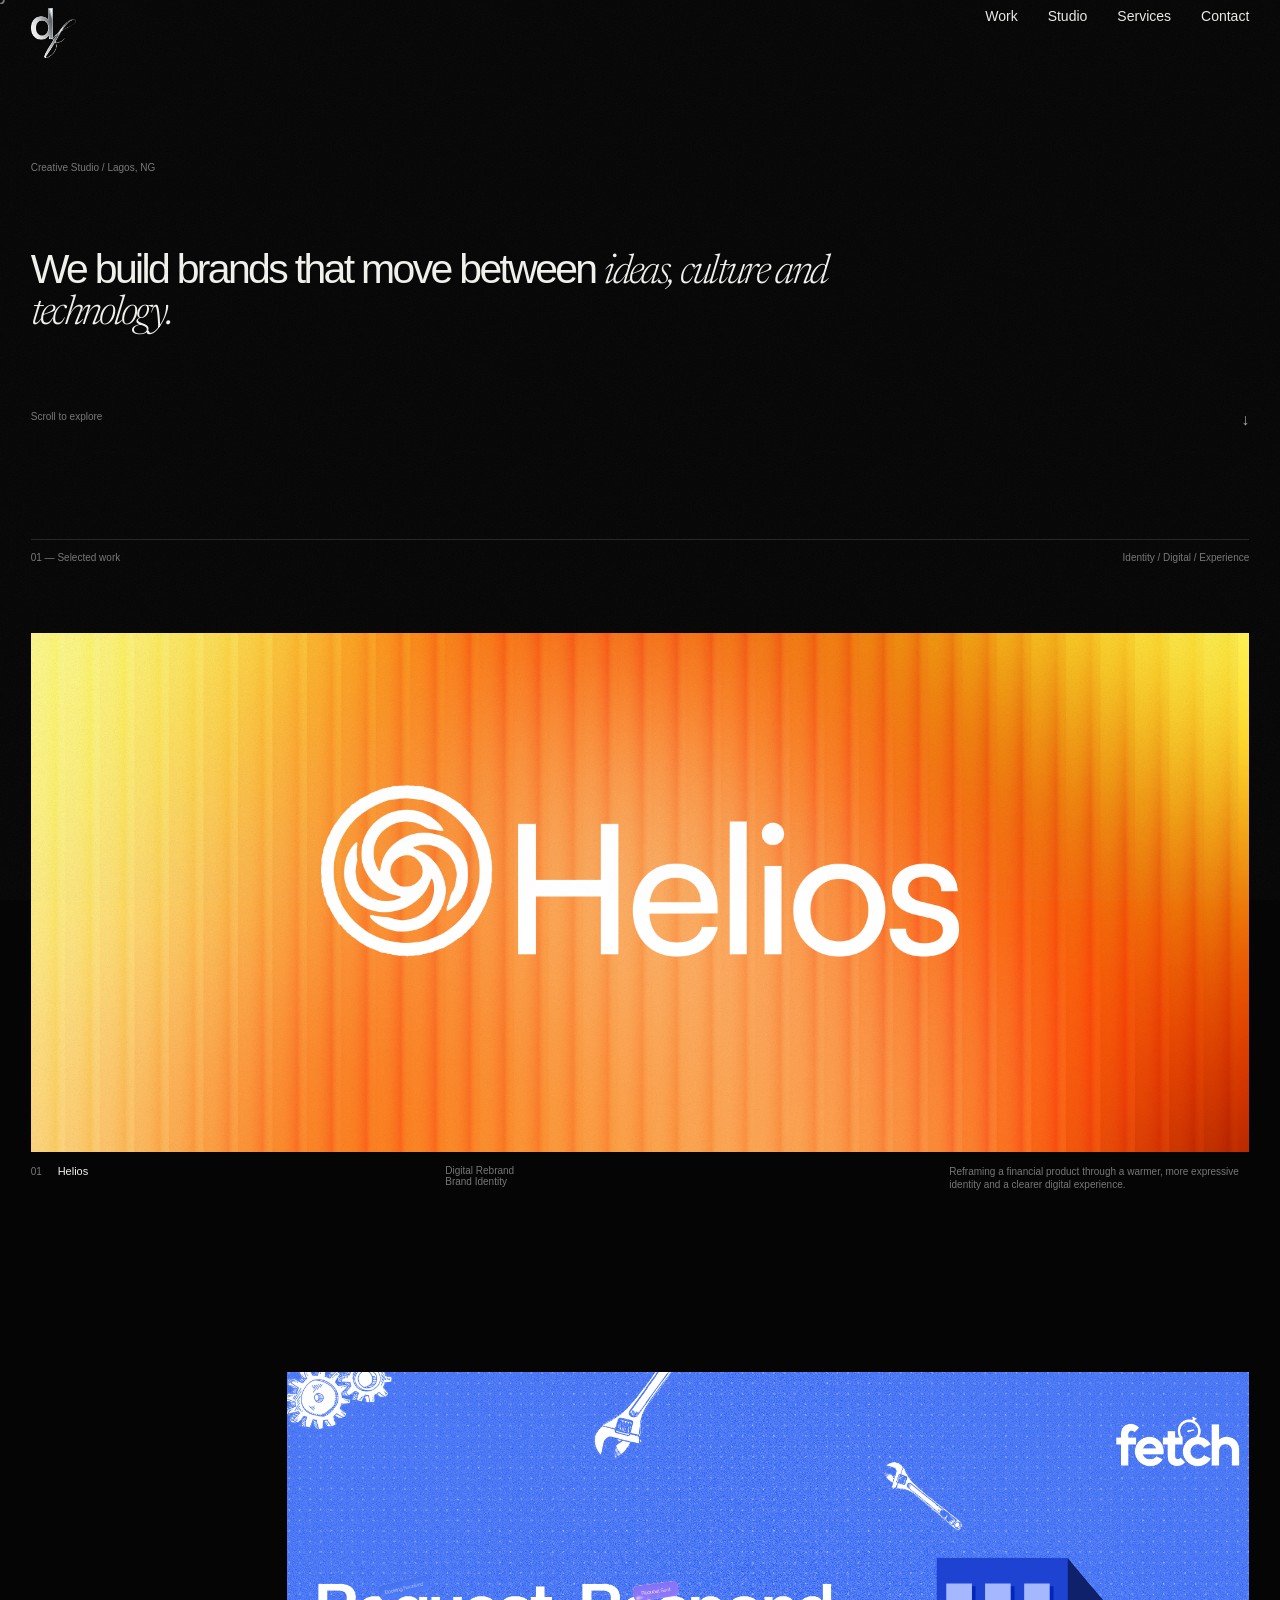
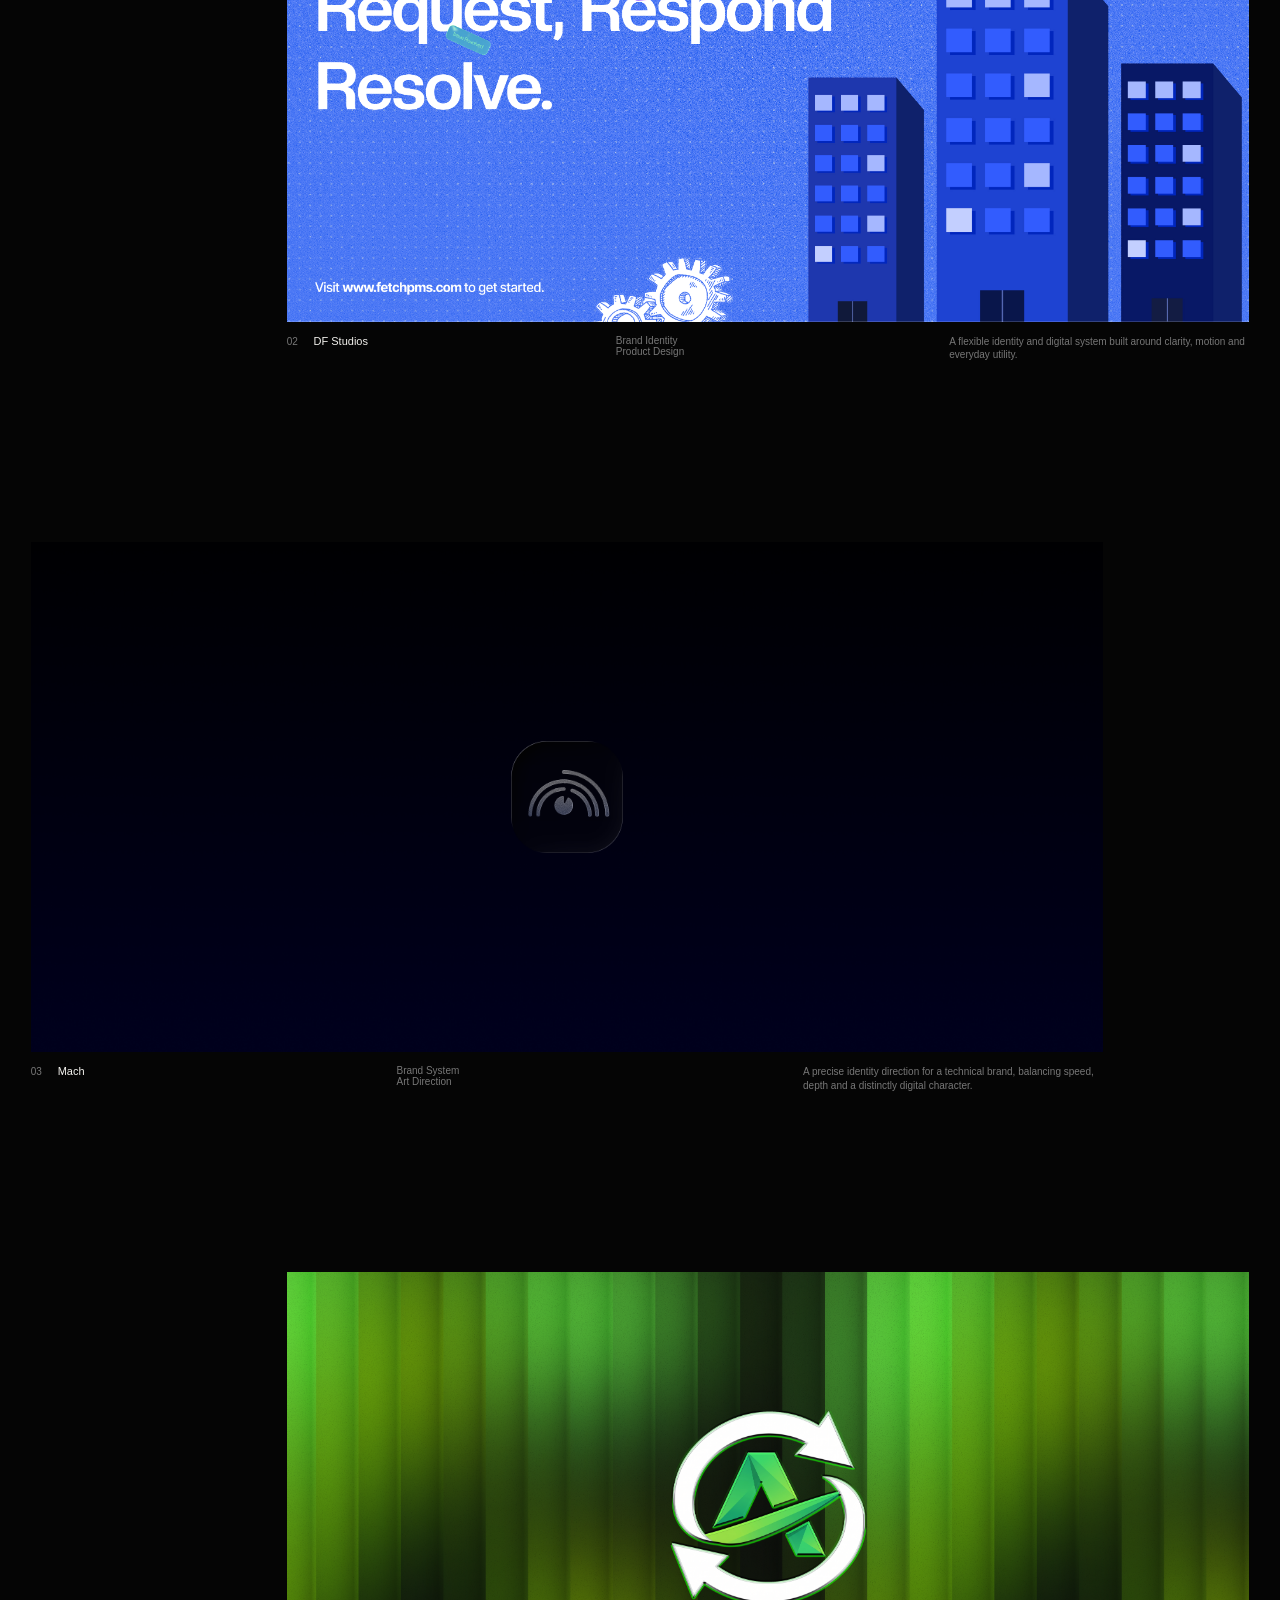
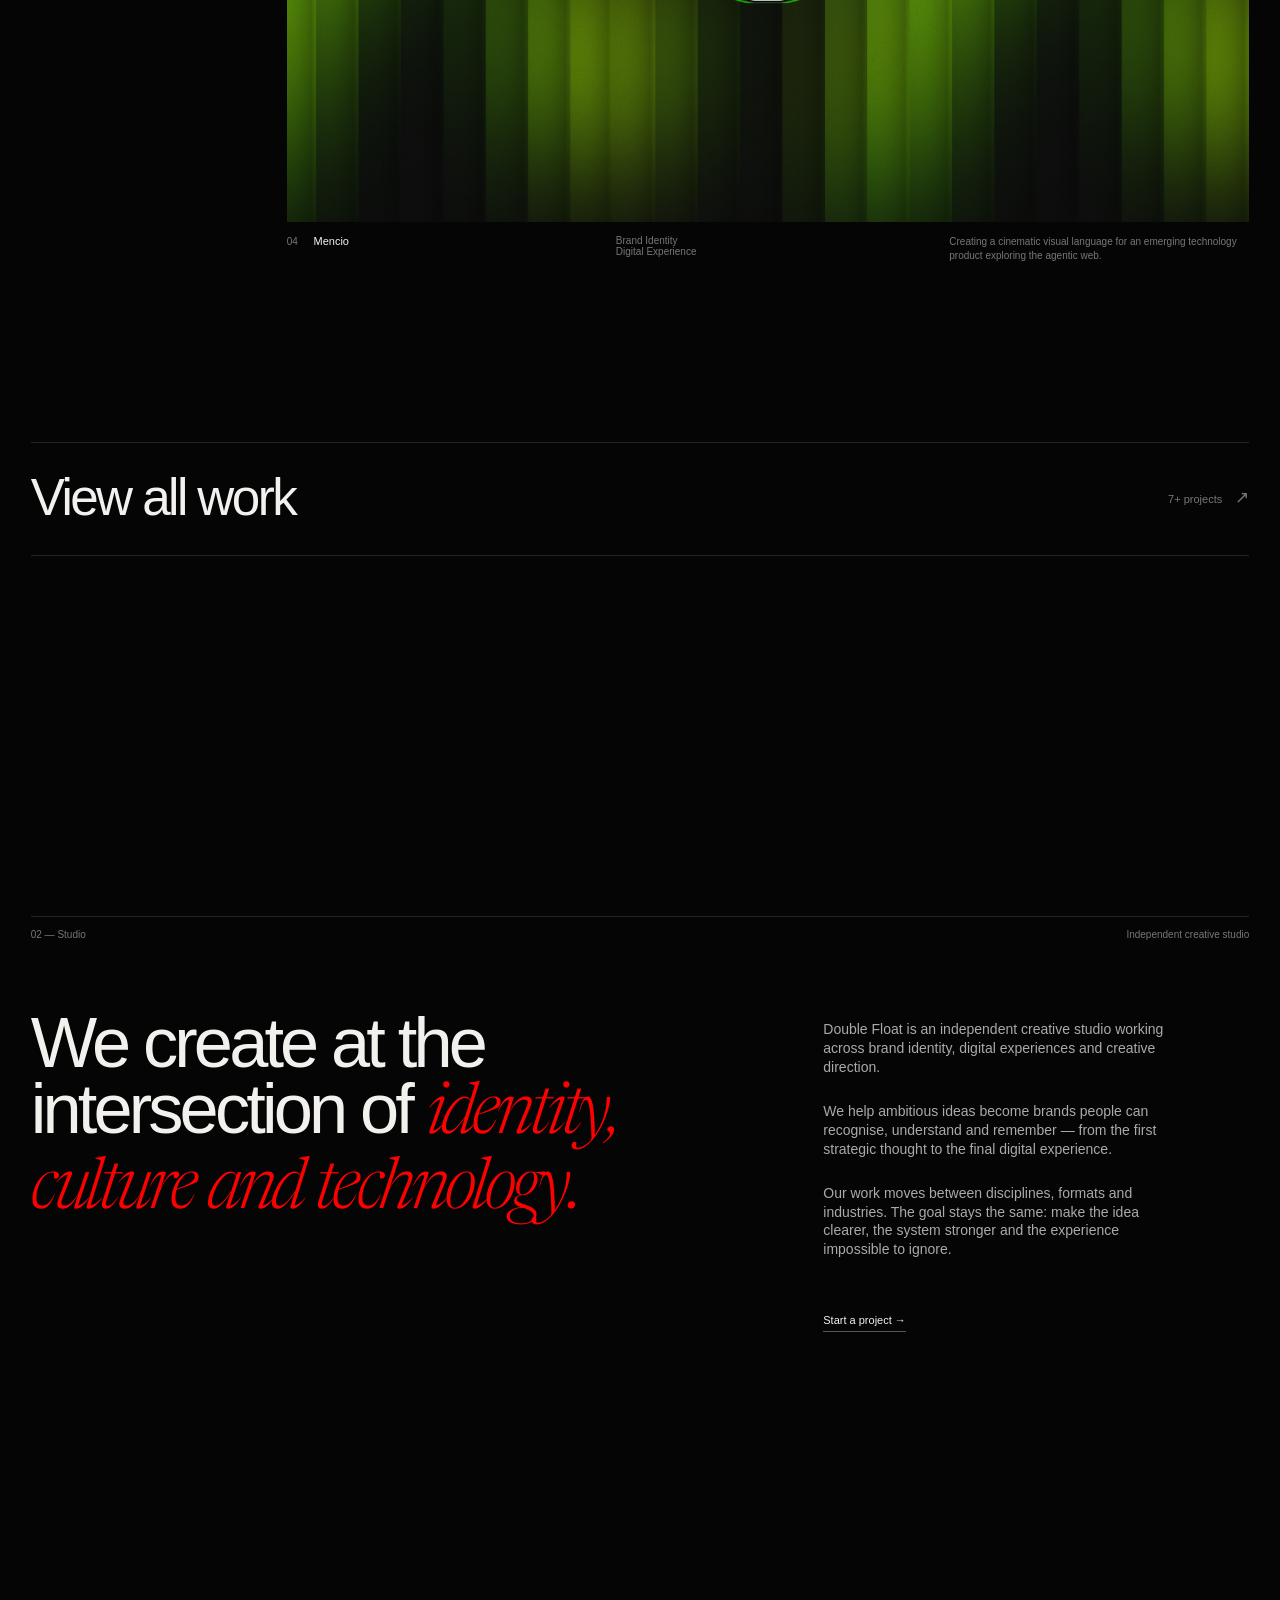
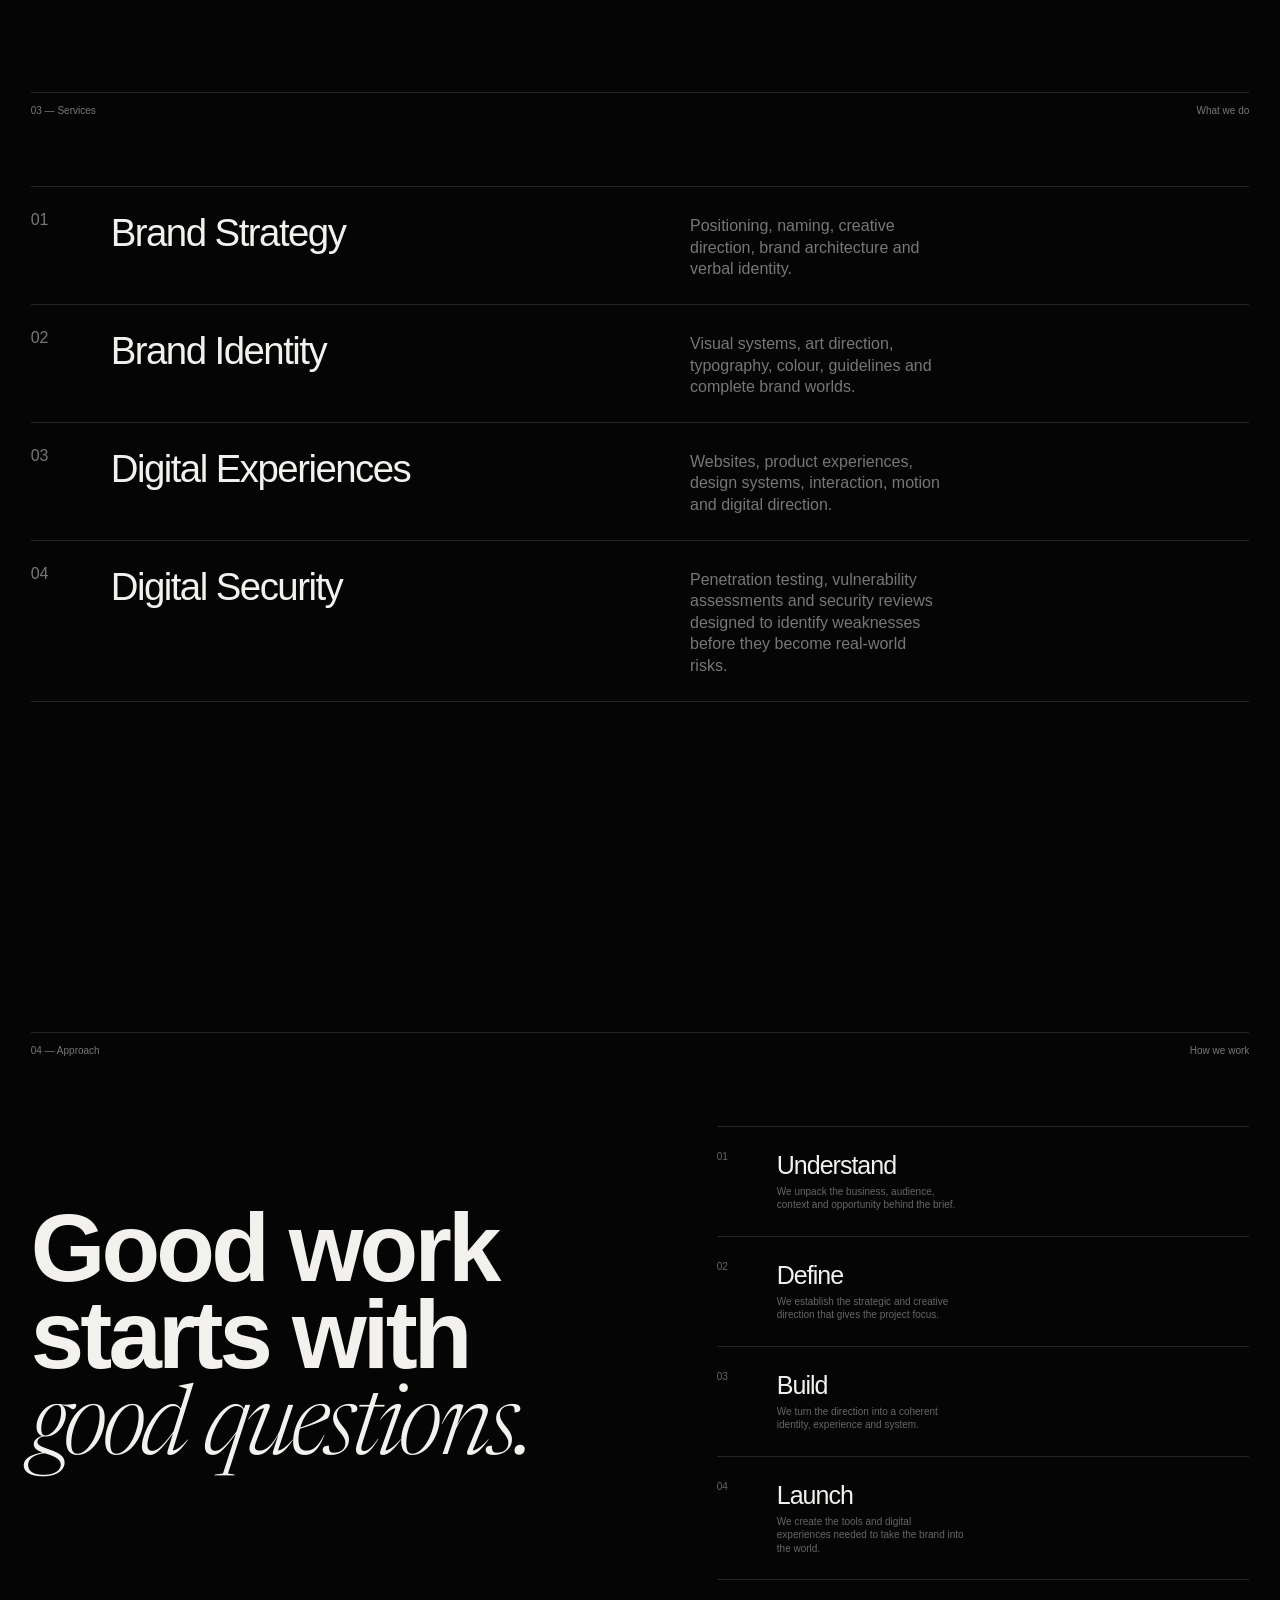
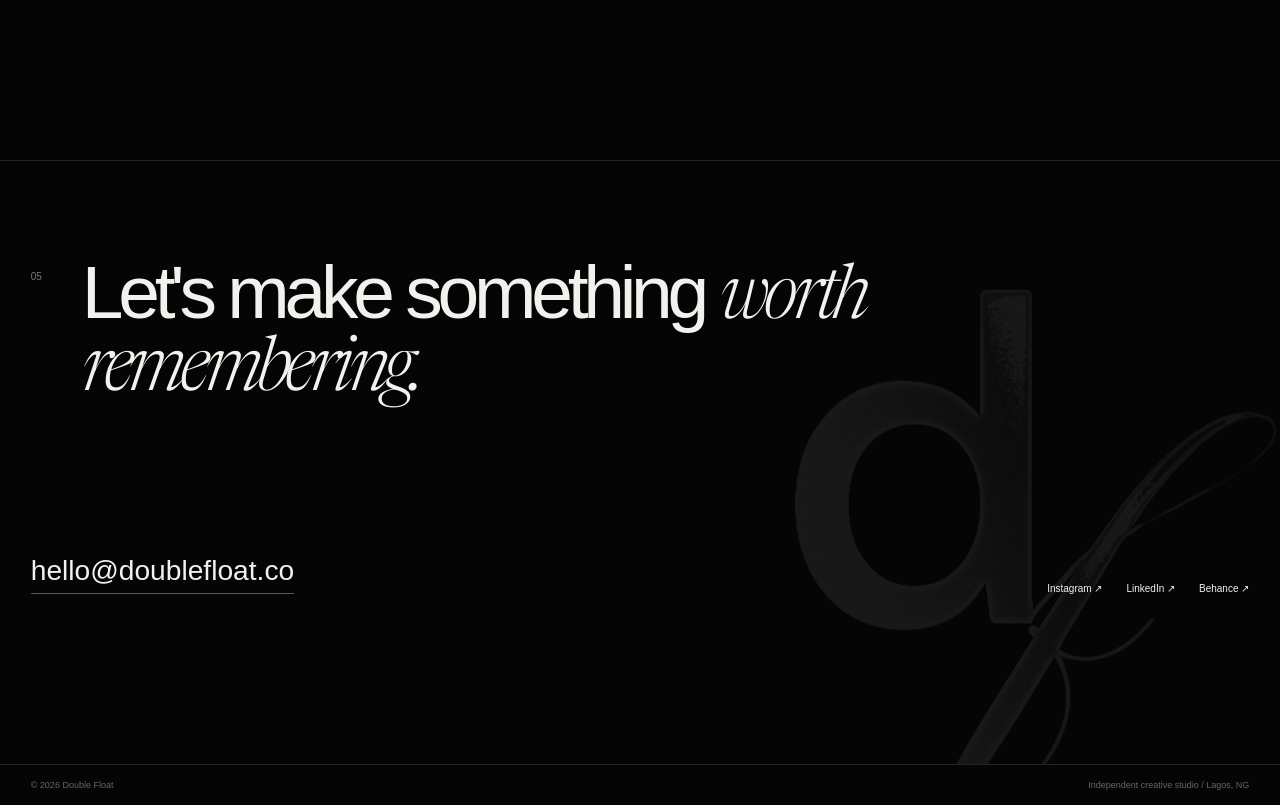
==== commit 7a55532e: "Update index.html" ====
--- a/index.html
+++ b/index.html
@@ -1,17 +1,182 @@
-<!doctype html>
+<!DOCTYPE html>
 <html lang="en">
 
 <head>
 
+  <!-- =========================
+       BASIC META
+  ========================== -->
+
   <meta charset="UTF-8">
-  <meta name="viewport" content="width=device-width, initial-scale=1.0">
-  <meta name="description" content="Double Float is an independent creative studio building distinctive brands, digital experiences and visual systems.">
-  <link rel="icon" href="./df metal.png" type="image/png">
+
+  <meta
+    name="viewport"
+    content="width=device-width, initial-scale=1.0"
+  >
+
+  <meta
+    name="theme-color"
+    content="#050505"
+  >
+
+  <meta
+    name="color-scheme"
+    content="dark"
+  >
+
+
+  <!-- =========================
+       SEO
+  ========================== -->
+
   <title>Double Float — Creative Studio</title>
 
-  <!-- Fonts -->
-
-  <link rel="preconnect" href="https://fonts.googleapis.com">
+  <meta
+    name="description"
+    content="Double Float is an independent creative studio building distinctive brands, digital experiences and visual systems."
+  >
+
+  <meta
+    name="keywords"
+    content="Double Float, creative studio, branding agency, brand identity, digital design, creative direction, web design, product design, Lagos, Nigeria"
+  >
+
+  <meta
+    name="author"
+    content="Double Float"
+  >
+
+  <meta
+    name="robots"
+    content="index, follow"
+  >
+
+  <link
+    rel="canonical"
+    href="https://doublefloat.co/"
+  >
+
+
+  <!-- =========================
+       FAVICON
+  ========================== -->
+
+  <link
+    rel="icon"
+    href="./df metal.png"
+    type="image/png"
+  >
+
+  <link
+    rel="apple-touch-icon"
+    href="./df metal.png"
+  >
+
+
+  <!-- =========================
+       OPEN GRAPH
+       WhatsApp / Facebook / LinkedIn
+  ========================== -->
+
+  <meta
+    property="og:type"
+    content="website"
+  >
+
+  <meta
+    property="og:site_name"
+    content="Double Float"
+  >
+
+  <meta
+    property="og:title"
+    content="Double Float — Creative Studio"
+  >
+
+  <meta
+    property="og:description"
+    content="We build distinctive brands, digital experiences and visual systems for people building what comes next."
+  >
+
+  <meta
+    property="og:url"
+    content="https://doublefloat.co/"
+  >
+
+  <meta
+    property="og:image"
+    content="https://doublefloat.co/df-share.png"
+  >
+
+  <meta
+    property="og:image:secure_url"
+    content="https://doublefloat.studio/df-share.png"
+  >
+
+  <meta
+    property="og:image:type"
+    content="image/png"
+  >
+
+  <meta
+    property="og:image:width"
+    content="1200"
+  >
+
+  <meta
+    property="og:image:height"
+    content="630"
+  >
+
+  <meta
+    property="og:image:alt"
+    content="Double Float — Creative Studio"
+  >
+
+  <meta
+    property="og:locale"
+    content="en_NG"
+  >
+
+
+  <!-- =========================
+       TWITTER / X
+  ========================== -->
+
+  <meta
+    name="twitter:card"
+    content="summary_large_image"
+  >
+
+  <meta
+    name="twitter:title"
+    content="Double Float — Creative Studio"
+  >
+
+  <meta
+    name="twitter:description"
+    content="We build distinctive brands, digital experiences and visual systems for people building what comes next."
+  >
+
+  <meta
+    name="twitter:image"
+    content="./"
+  >
+
+  <meta
+    name="twitter:image:alt"
+    content="Double Float — Creative Studio"
+  >
+
+
+  <!-- =========================
+       FONTS
+  ========================== -->
+
+  <link
+    rel="preconnect"
+    href="https://fonts.googleapis.com"
+  >
 
   <link
     rel="preconnect"
@@ -20,61 +185,69 @@
   >
 
   <link
+    href="https://fonts.cdnfonts.com/css/satoshi"
+    rel="stylesheet"
+  >
+
+  <link
     href="https://fonts.googleapis.com/css2?family=Inter+Tight:wght@300;400;500;600&family=Newsreader:opsz,wght@6..72,300;6..72,400&display=swap"
     rel="stylesheet"
   >
 
 
-  <!-- Global styles -->
+  <!-- =========================
+       STYLES
+  ========================== -->
 
   <link
     rel="stylesheet"
     href="style.css"
   >
 
-
-  <!-- Work archive styles -->
-
-  <link
-    rel="stylesheet"
-    href="work.css"
-  >
-
 </head>
 
-
-<body class="work-page">
-
-
-  <!-- Noise -->
-
+<body>
+
+  <!-- LOADER -->
+  <div class="loader">
+
+    <div class="loader-mark">
+      <img src="./df metal.png" alt="Double Float">
+    </div>
+
+    <div class="loader-line">
+      <span></span>
+    </div>
+
+    <div class="loader-meta">
+      <span>Double Float</span>
+      <span>Creative Studio / 2026</span>
+    </div>
+
+  </div>
+
+
+  <!-- SCROLL PROGRESS -->
+  <div class="scroll-progress">
+    <span></span>
+  </div>
+
+
+  <!-- NOISE -->
   <div class="noise"></div>
 
 
-  <!-- Cursor -->
-
+  <!-- CURSOR -->
   <div class="cursor">
     <span></span>
   </div>
 
 
-  <!-- Progress -->
-
-  <div class="work-progress">
-    <span></span>
-  </div>
-
-
-
-  <!-- =========================
-       NAV
-  ========================== -->
-
-  <header class="work-nav">
-
-
-     <a
-      href="./index.html"
+  <!-- NAV -->
+  <header class="nav">
+
+    <a
+      href="#top"
       class="wordmark"
       aria-label="Double Float"
     >
@@ -84,619 +257,590 @@
       >
     </a>
 
-
-    <div class="work-nav-center">
-      Double Float Studios / Selected work
-    </div>
-
-
-    <a href="index.html">
-      ← Studio
-    </a>
-
+    <nav>
+      <a href="#work" data-cursor="link">Work</a>
+      <a href="#about" data-cursor="link">Studio</a>
+      <a href="#capabilities" data-cursor="link">Services</a>
+      <a href="mailto:hello@doublefloat.co" data-cursor="link">Contact</a>
+    </nav>
 
   </header>
 
 
-
-  <main>
-
-
-    <!-- =========================
-         INTRO
-    ========================== -->
-
-    <section class="work-intro">
-
-
-      <div class="work-intro-copy">
-
+  <main id="top">
+
+
+    <!-- HERO -->
+    <section class="hero">
+
+      <div class="hero-top">
+        <span>Creative Studio / Lagos, NG</span>
+      </div>
+
+
+      <div class="hero-copy">
+
+        <h1>
+          We build brands that move between
+          <em>ideas, culture and technology.</em>
+        </h1>
+
+      </div>
+
+
+      <div class="hero-bottom">
+        <span>Scroll to explore</span>
+        <span class="arrow">↓</span>
+      </div>
+
+    </section>
+
+
+
+    <!-- WORK -->
+    <section class="work" id="work">
+
+      <div class="section-head">
+        <span>01 — Selected work</span>
+        <span>Identity / Digital / Experience</span>
+      </div>
+
+
+      <!-- HELIOS -->
+      <article class="project project-large">
+
+        <a
+          href="https://heliosreserve.xyz/"
+          class="project-image"
+          data-cursor="view"
+        >
+
+          <img
+            src="./helios cover.png"
+            alt="Helios project"
+          >
+
+          <span class="image-label">
+            View project ↗
+          </span>
+
+        </a>
+
+
+        <div class="project-meta">
+
+          <div>
+            <span class="index">01</span>
+            <h2>Helios</h2>
+          </div>
+
+
+          <div>
+            <span>Digital Rebrand</span>
+            <span>Brand Identity</span>
+          </div>
+
+
+          <p>
+            Reframing a financial product through a warmer,
+            more expressive identity and a clearer digital
+            experience.
+          </p>
+
+        </div>
+
+      </article>
+
+
+
+      <!-- DF STUDIOS -->
+      <article class="project project-offset">
+
+        <a
+          href="https://fetchpms.com/"
+          class="project-image"
+          data-cursor="view"
+        >
+
+          <img
+            src="./fetch cover.jpg"
+            alt="DF Studios project"
+          >
+
+          <span class="image-label">
+            View project ↗
+          </span>
+
+        </a>
+
+
+        <div class="project-meta">
+
+          <div>
+            <span class="index">02</span>
+            <h2>DF Studios</h2>
+          </div>
+
+
+          <div>
+            <span>Brand Identity</span>
+            <span>Product Design</span>
+          </div>
+
+
+          <p>
+            A flexible identity and digital system built
+            around clarity, motion and everyday utility.
+          </p>
+
+        </div>
+
+      </article>
+
+
+
+      <!-- MACH -->
+      <article class="project project-wide">
+
+        <a
+          href="case-study.html?project=mach"
+          class="project-image"
+          data-cursor="view"
+        >
+
+          <img
+            src="./mencio icon.png"
+            alt="Mach project"
+          >
+
+          <span class="image-label">
+            View project ↗
+          </span>
+
+        </a>
+
+
+        <div class="project-meta">
+
+          <div>
+            <span class="index">03</span>
+            <h2>Mach</h2>
+          </div>
+
+
+          <div>
+            <span>Brand System</span>
+            <span>Art Direction</span>
+          </div>
+
+
+          <p>
+            A precise identity direction for a technical
+            brand, balancing speed, depth and a distinctly
+            digital character.
+          </p>
+
+        </div>
+
+      </article>
+
+
+
+      <!-- MENCIO -->
+      <article class="project project-offset">
+
+        <a
+          href="case-study.html?project=mencio"
+          class="project-image"
+          data-cursor="view"
+        >
+
+          <img
+            src="./afriswap.png"
+            alt="Mencio project"
+          >
+
+          <span class="image-label">
+            View project ↗
+          </span>
+
+        </a>
+
+
+        <div class="project-meta">
+
+          <div>
+            <span class="index">04</span>
+            <h2>Mencio</h2>
+          </div>
+
+
+          <div>
+            <span>Brand Identity</span>
+            <span>Digital Experience</span>
+          </div>
+
+
+          <p>
+            Creating a cinematic visual language for an
+            emerging technology product exploring the
+            agentic web.
+          </p>
+
+        </div>
+
+      </article>
+
+
+
+      <!-- ALL WORK -->
+      <a
+        class="all-work-link"
+        href="work.html"
+        data-cursor="link"
+      >
 
         <span>
-          Selected work / 2022 — 2026
+          View all work
         </span>
 
-
-        <p class="work-description">
-          A selection of brands, identities and digital
-          experiences created with people building what comes next.
-        </p>
-
-
-      </div>
-
+        <span>
+          7+ projects <b>↗</b>
+        </span>
+
+      </a>
 
     </section>
 
 
 
-    <!-- =========================
-         ARCHIVE
-    ========================== -->
-
-    <section class="archive">
-
-
-      <!-- FILTERS -->
-
-      <div
-        class="filters"
-        role="tablist"
-        aria-label="Filter projects"
-      >
-
-
-        <button
-          class="filter active"
-          data-filter="all"
-          role="tab"
-          aria-selected="true"
+    <!-- STUDIO -->
+    <section class="about" id="about">
+
+      <div class="section-head">
+        <span>02 — Studio</span>
+        <span>Independent creative studio</span>
+      </div>
+
+
+      <div class="about-grid">
+
+        <h2>
+          We create at the intersection of
+          <em>identity, culture and technology.</em>
+        </h2>
+
+
+        <div class="about-copy">
+
+          <p>
+            Double Float is an independent creative studio
+            working across brand identity, digital experiences
+            and creative direction.
+          </p>
+
+
+          <p>
+            We help ambitious ideas become brands people can
+            recognise, understand and remember — from the first
+            strategic thought to the final digital experience.
+          </p>
+
+
+          <p>
+            Our work moves between disciplines, formats and
+            industries. The goal stays the same: make the idea
+            clearer, the system stronger and the experience
+            impossible to ignore.
+          </p>
+
+
+          <a
+            href="#contact"
+            class="text-link"
+            data-cursor="link"
+          >
+            Start a project →
+          </a>
+
+        </div>
+
+      </div>
+
+    </section>
+
+
+
+    <!-- CAPABILITIES -->
+    <section
+      class="capabilities"
+      id="capabilities"
+    >
+
+      <div class="section-head">
+        <span>03 — Services</span>
+        <span>What we do</span>
+      </div>
+
+
+      <div class="capability-list">
+
+
+        <!-- SERVICE 01 -->
+        <div>
+
+          <span>01</span>
+
+          <h3>
+            Brand Strategy
+          </h3>
+
+          <p>
+            Positioning, naming, creative direction,
+            brand architecture and verbal identity.
+          </p>
+
+        </div>
+
+
+
+        <!-- SERVICE 02 -->
+        <div>
+
+          <span>02</span>
+
+          <h3>
+            Brand Identity
+          </h3>
+
+          <p>
+            Visual systems, art direction, typography,
+            colour, guidelines and complete brand worlds.
+          </p>
+
+        </div>
+
+
+
+        <!-- SERVICE 03 -->
+        <div>
+
+          <span>03</span>
+
+          <h3>
+            Digital Experiences
+          </h3>
+
+          <p>
+            Websites, product experiences, design systems,
+            interaction, motion and digital direction.
+          </p>
+
+        </div>
+
+
+
+        <!-- SERVICE 04 -->
+<div>
+
+  <span>04</span>
+
+  <h3>
+    Digital Security
+  </h3>
+
+  <p>
+    Penetration testing, vulnerability assessments and
+    security reviews designed to identify weaknesses
+    before they become real-world risks.
+  </p>
+
+</div>
+
+    </section>
+
+
+
+    <!-- PROCESS -->
+    <section class="process">
+
+      <div class="section-head">
+        <span>04 — Approach</span>
+        <span>How we work</span>
+      </div>
+
+
+      <div class="process-grid">
+
+
+        <div class="process-intro">
+
+          <h2>
+            Good work starts with
+            <em>good questions.</em>
+          </h2>
+
+        </div>
+
+
+        <div class="process-steps">
+
+
+          <div>
+
+            <span>01</span>
+
+            <div>
+              <h3>Understand</h3>
+
+              <p>
+                We unpack the business, audience, context
+                and opportunity behind the brief.
+              </p>
+            </div>
+
+          </div>
+
+
+          <div>
+
+            <span>02</span>
+
+            <div>
+              <h3>Define</h3>
+
+              <p>
+                We establish the strategic and creative
+                direction that gives the project focus.
+              </p>
+            </div>
+
+          </div>
+
+
+          <div>
+
+            <span>03</span>
+
+            <div>
+              <h3>Build</h3>
+
+              <p>
+                We turn the direction into a coherent
+                identity, experience and system.
+              </p>
+            </div>
+
+          </div>
+
+
+          <div>
+
+            <span>04</span>
+
+            <div>
+              <h3>Launch</h3>
+
+              <p>
+                We create the tools and digital experiences
+                needed to take the brand into the world.
+              </p>
+            </div>
+
+          </div>
+
+        </div>
+
+      </div>
+
+    </section>
+
+
+
+    <!-- CONTACT -->
+    <section
+      class="contact"
+      id="contact"
+    >
+
+      <div class="contact-intro">
+
+        <span class="section-number">
+          05
+        </span>
+
+
+        <h2>
+          Let's make something
+          <em>worth remembering.</em>
+        </h2>
+
+      </div>
+
+
+      <div class="contact-bottom">
+
+
+        <a
+          href="mailto:hello@doublefloat.studio"
+          class="email"
+          data-cursor="link"
         >
-          All <sup>7</sup>
-        </button>
-
-
-        <button
-          class="filter"
-          data-filter="mobile"
-          role="tab"
-          aria-selected="false"
-        >
-          Product <sup>2</sup>
-        </button>
-
-
-        <button
-          class="filter"
-          data-filter="webapp"
-          role="tab"
-          aria-selected="false"
-        >
-          Digital <sup>2</sup>
-        </button>
-
-
-        <button
-          class="filter"
-          data-filter="website"
-          role="tab"
-          aria-selected="false"
-        >
-          Branding <sup>3</sup>
-        </button>
-
-
-      </div>
-
-
-
-      <!-- PROJECT GRID -->
-
-      <div
-        class="archive-grid"
-        id="archive-grid"
-      >
-
-
-
-        <!-- =====================
-             01 — HELIOS
-        ====================== -->
-
-        <article
-          class="archive-card"
-          data-category="website"
-          data-index="01"
-        >
-
+          hello@doublefloat.co
+        </a>
+
+
+        <div class="socials">
 
           <a
-            class="archive-media"
-            href="case-study.html?project=helios"
-            data-cursor="view"
+            href="#"
+            data-cursor="link"
           >
-
-            <img
-              src="./10.png"
-              alt="Helios brand identity and digital experience"
-            >
-
-            <span class="archive-hover">
-              Open case study ↗
-            </span>
-
+            Instagram ↗
           </a>
 
-
-          <div class="archive-meta">
-
-
-            <div class="archive-title">
-
-              <h2>
-                Helios
-              </h2>
-
-              <time>
-                2026
-              </time>
-
-            </div>
-
-
-            <p>
-              Brand identity / Digital experience
-            </p>
-
-
-            <a
-              href="case-study.html?project=helios"
-              class="archive-link"
-            >
-              Read Case Study
-              <span>→</span>
-            </a>
-
-
-          </div>
-
-
-        </article>
-
-
-
-        <!-- =====================
-             02 — MENCIO
-        ====================== -->
-
-        <article
-          class="archive-card"
-          data-category="webapp"
-          data-index="02"
-        >
-
-
           <a
-            class="archive-media"
-            href="case-study.html?project=mencio"
-            data-cursor="view"
+            href="#"
+            data-cursor="link"
           >
-
-            <img
-              src="./mencio icon cover.png"
-              alt="Mencio brand identity and digital experience"
-            >
-
-            <span class="archive-hover">
-              Open case study ↗
-            </span>
-
+            LinkedIn ↗
           </a>
 
-
-          <div class="archive-meta">
-
-
-            <div class="archive-title">
-
-              <h2>
-                Mencio
-              </h2>
-
-              <time>
-                2026
-              </time>
-
-            </div>
-
-
-            <p>
-              Brand identity / Digital experience
-            </p>
-
-
-            <a
-              href="case-study.html?project=mencio"
-              class="archive-link"
-            >
-              Read Case Study
-              <span>→</span>
-            </a>
-
-
-          </div>
-
-
-        </article>
-
-
-
-        <!-- =====================
-             03 — FETCH
-        ====================== -->
-
-        <article
-          class="archive-card"
-          data-category="mobile"
-          data-index="03"
-        >
-
-
           <a
-            class="archive-media"
-            href="case-study.html?project=fetch"
-            data-cursor="view"
+            href="#"
+            data-cursor="link"
           >
-
-            <img
-              src="./ready for what is next.png"
-              alt="Fetch brand identity and product experience"
-            >
-
-            <span class="archive-hover">
-              Open case study ↗
-            </span>
-
+            Behance ↗
           </a>
 
-
-          <div class="archive-meta">
-
-
-            <div class="archive-title">
-
-              <h2>
-                Fetch
-              </h2>
-
-              <time>
-                2026
-              </time>
-
-            </div>
-
-
-            <p>
-              Brand identity / Product experience
-            </p>
-
-
-            <a
-              href="case-study.html?project=fetch"
-              class="archive-link"
-            >
-              Read Case Study
-              <span>→</span>
-            </a>
-
-
-          </div>
-
-
-        </article>
-
-
-
-         <!-- =====================
-             07 — AFRISWAP
-        ====================== -->
-
-        <article
-          class="archive-card"
-          data-category="mobile"
-          data-index="07"
-        >
-
-
-          <a
-            class="archive-media"
-            href="case-study.html?project=mach"
-            data-cursor="view"
-          >
-
-            <img
-              src="./afriswap.png"
-              alt="Afriswap brand identity and digital experience"
-            >
-
-            <span class="archive-hover">
-              Open case study ↗
-            </span>
-
-          </a>
-
-
-          <div class="archive-meta">
-
-
-            <div class="archive-title">
-
-              <h2>
-                Afriswap
-              </h2>
-
-              <time>
-                2026
-              </time>
-
-            </div>
-
-
-            <p>
-              Brand identity / Digital experience
-            </p>
-
-
-            <a
-              href="case-study.html?project=mach"
-              class="archive-link"
-            >
-              Read Case Study
-              <span>→</span>
-            </a>
-
-
-          </div>
-
-
-        </article>
-
-
-
-
-        <!-- =====================
-             04 — TNKR
-        ====================== -->
-
-        <article
-          class="archive-card"
-          data-category="webapp"
-          data-index="04"
-        >
-
-
-          <a
-            class="archive-media"
-            href="case-study.html?project=mach"
-            data-cursor="view"
-          >
-
-            <img
-              src="./BROBCo70IQDQ0JDzwgU0nsAOxnI.jpeg"
-              alt="Tnkr visual identity"
-            >
-
-            <span class="archive-hover">
-              Open case study ↗
-            </span>
-
-          </a>
-
-
-          <div class="archive-meta">
-
-
-            <div class="archive-title">
-
-              <h2>
-                Tnkr
-              </h2>
-
-              <time>
-                2026
-              </time>
-
-            </div>
-
-
-            <p>
-              Identity system / Art direction
-            </p>
-
-
-            <a
-              href="case-study.html?project=mach"
-              class="archive-link"
-            >
-              Read Case Study
-              <span>→</span>
-            </a>
-
-
-          </div>
-
-
-        </article>
-
-
-        <!-- =====================
-             06 — 1LANE
-        ====================== -->
-
-        <article
-          class="archive-card"
-          data-category="website"
-          data-index="06"
-        >
-
-
-          <a
-            class="archive-media"
-            href="case-study.html?project=mach"
-            data-cursor="view"
-          >
-
-            <img
-              src="./1lane.png"
-              alt="1lane brand identity and creative direction"
-            >
-
-            <span class="archive-hover">
-              Open case study ↗
-            </span>
-
-          </a>
-
-
-          <div class="archive-meta">
-
-
-            <div class="archive-title">
-
-              <h2>
-                1lane
-              </h2>
-
-              <time>
-                2025
-              </time>
-
-            </div>
-
-
-            <p>
-              Brand identity / Creative direction
-            </p>
-
-
-            <a
-              href="case-study.html?project=mach"
-              class="archive-link"
-            >
-              Read Case Study
-              <span>→</span>
-            </a>
-
-
-          </div>
-
-
-        </article>
-
-
-         <!-- =====================
-             05 — BDA LEGAL
-        ====================== -->
-
-        <article
-          class="archive-card"
-          data-category="website"
-          data-index="05"
-        >
-
-
-          <a
-            class="archive-media"
-            href="case-study.html?project=mach"
-            data-cursor="view"
-          >
-
-            <img
-              src="./bda legal.png"
-              alt="BDA Legal brand and digital experience"
-            >
-
-            <span class="archive-hover">
-              Open case study ↗
-            </span>
-
-          </a>
-
-
-          <div class="archive-meta">
-
-
-            <div class="archive-title">
-
-              <h2>
-                BDA Legal
-              </h2>
-
-              <time>
-                2025
-              </time>
-
-            </div>
-
-
-            <p>
-              Brand identity / Digital experience
-            </p>
-
-
-            <a
-              href="case-study.html?project=mach"
-              class="archive-link"
-            >
-              Read Case Study
-              <span>→</span>
-            </a>
-
-
-          </div>
-
-
-        </article>
-
-       
+        </div>
 
       </div>
 
     </section>
 
-
-
-    <!-- =========================
-         END
-    ========================== -->
-
-    <section class="archive-end">
-
-
-      <span>
-        That's the work so far.
-      </span>
-
-
-      <a href="index.html#contact">
-
-        Building something ambitious?
-
-        <span>
-          Let's talk →
-        </span>
-
-      </a>
-
-
-    </section>
-
-
   </main>
 
 
 
-  <script src="work.js"></script>
+  <!-- FOOTER -->
+  <footer>
+
+    <span>
+      © <span id="year"></span>
+      Double Float
+    </span>
+
+
+    <span>
+      Independent creative studio / Lagos, NG
+    </span>
+
+  </footer>
+
+
+
+  <script src="script.js"></script>
 
 </body>
 
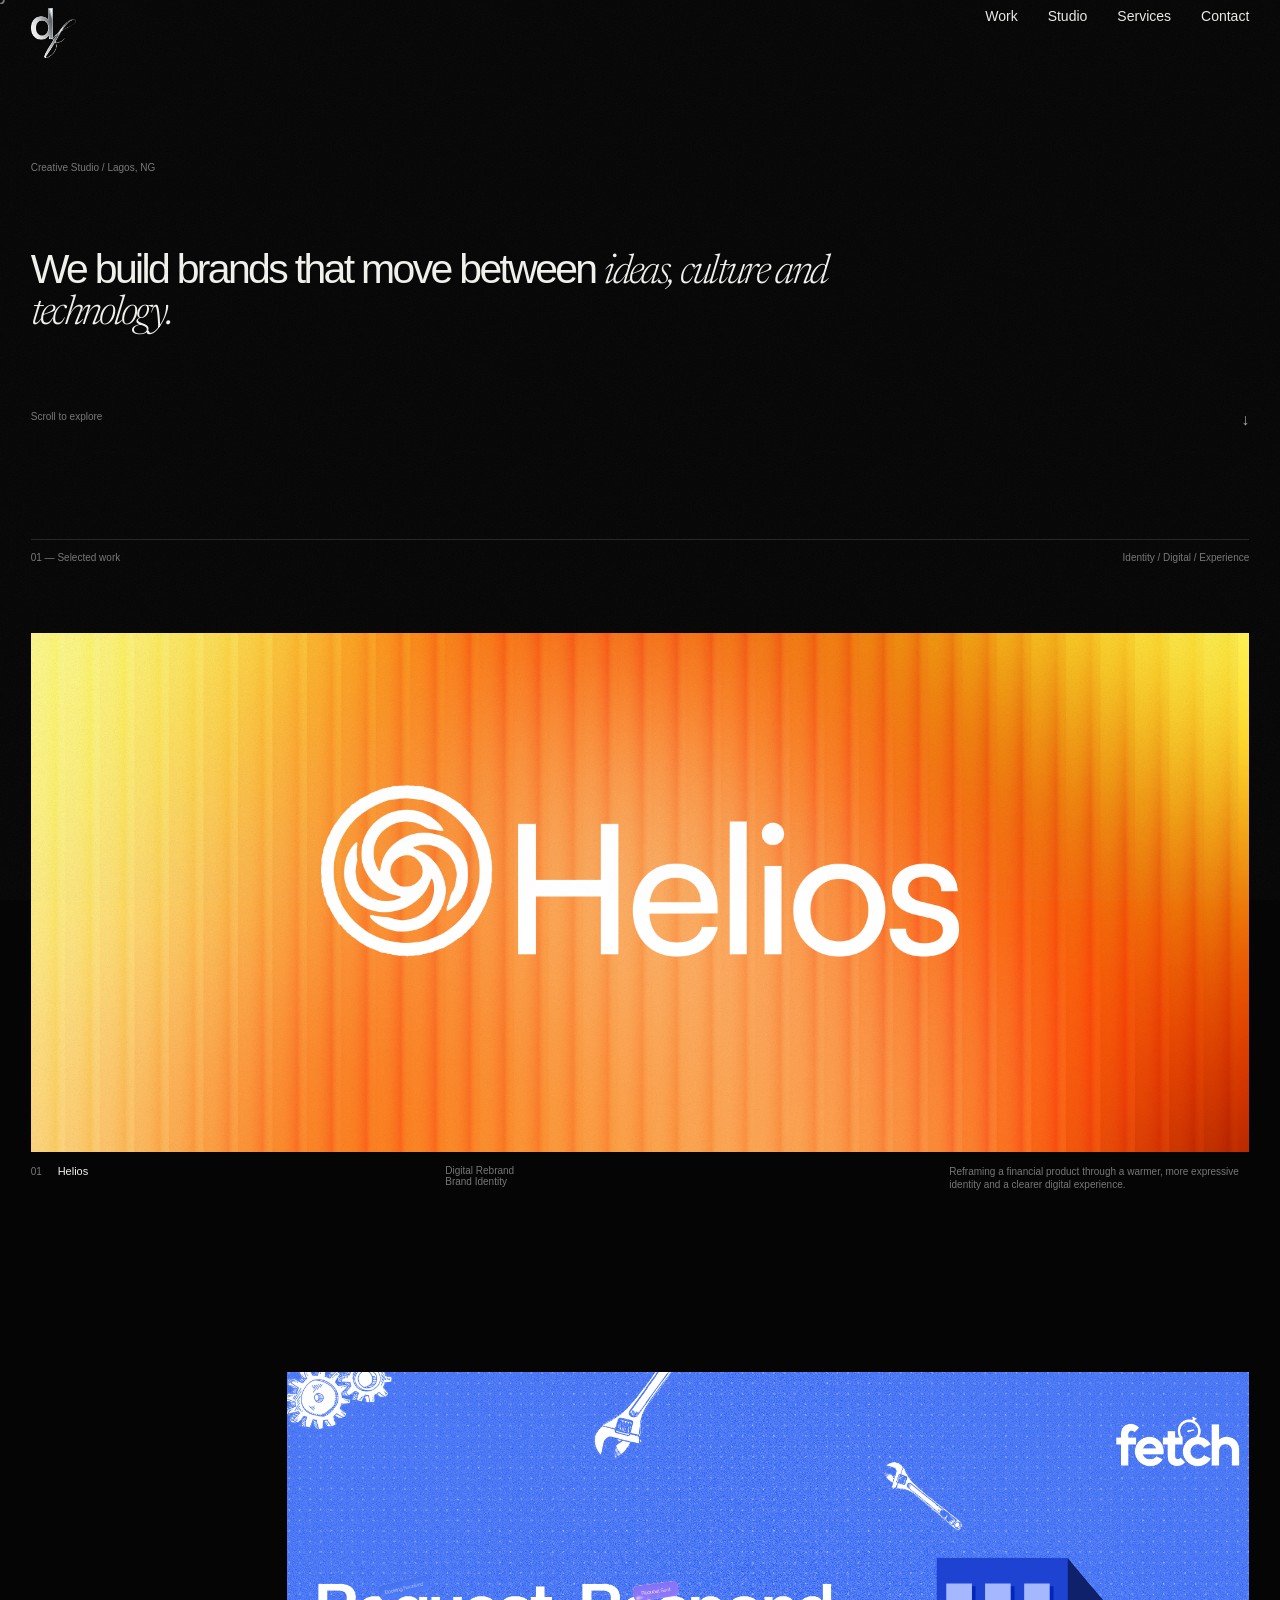
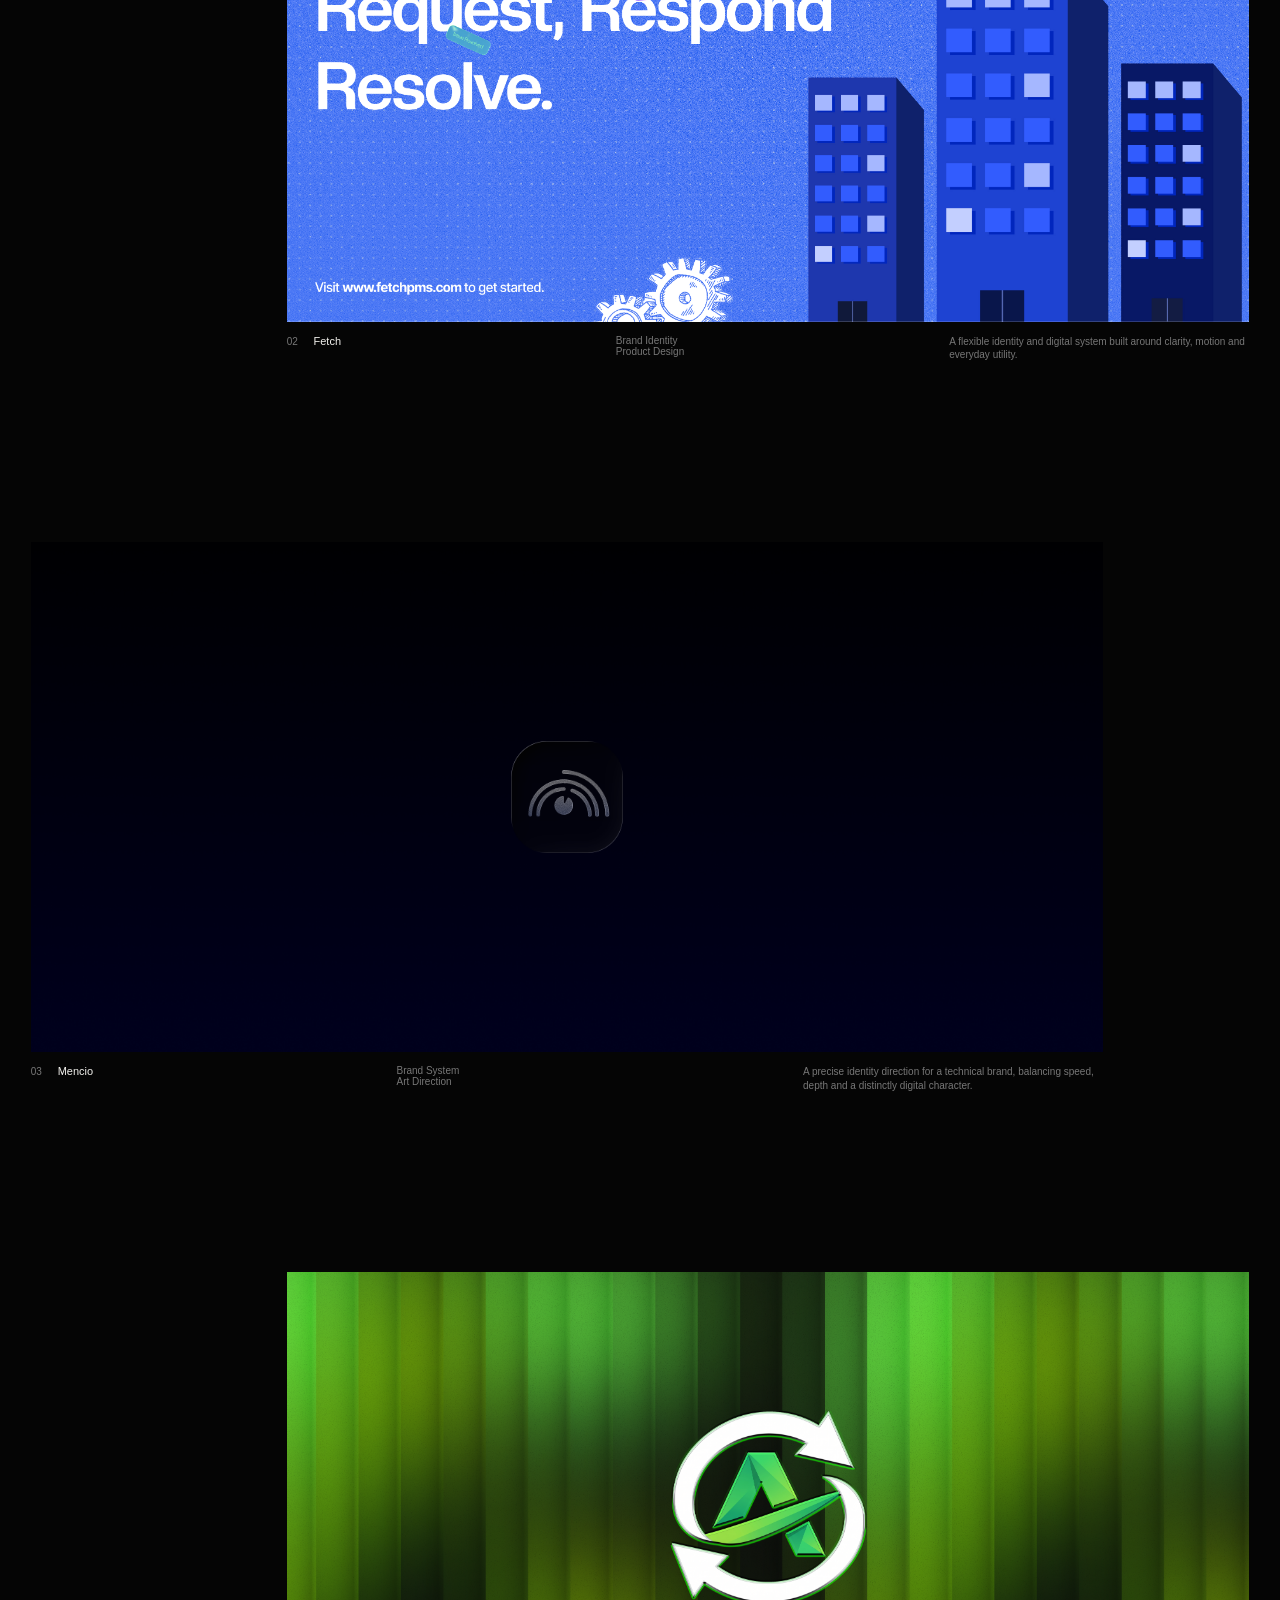
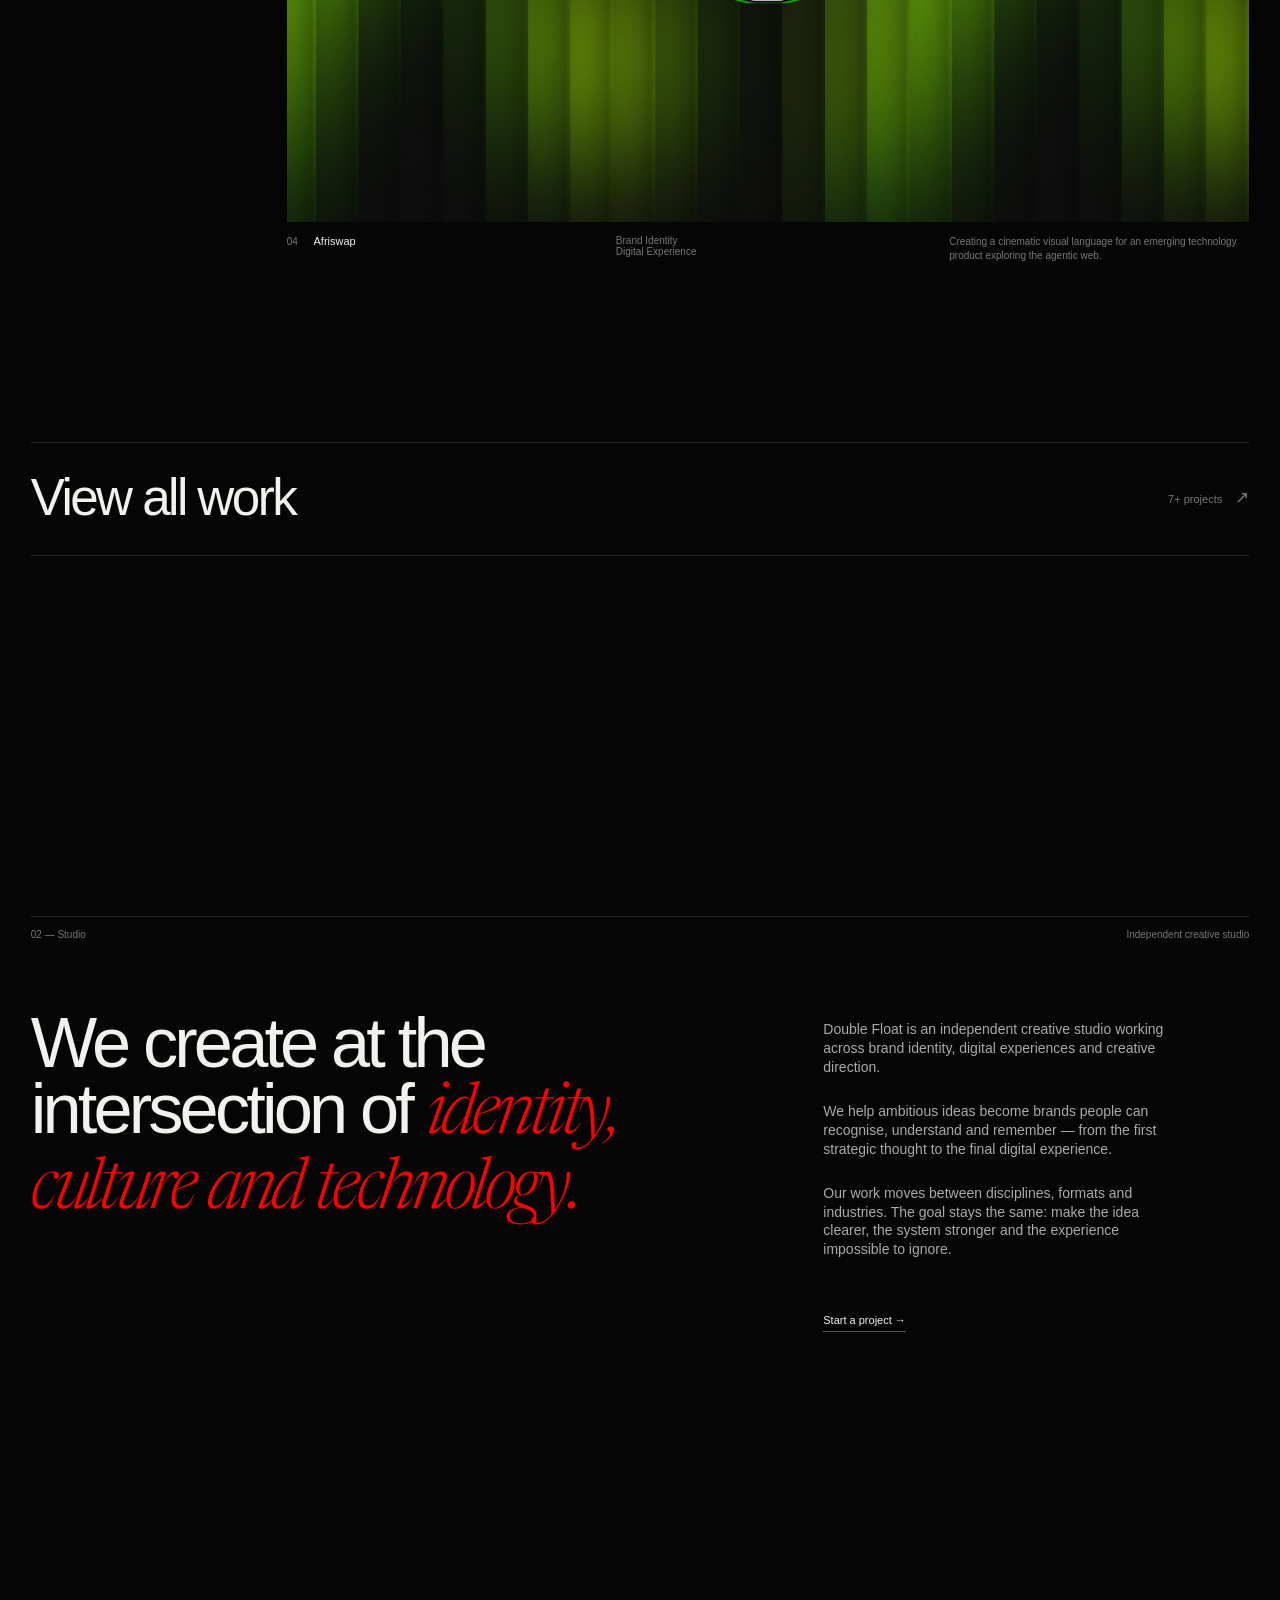
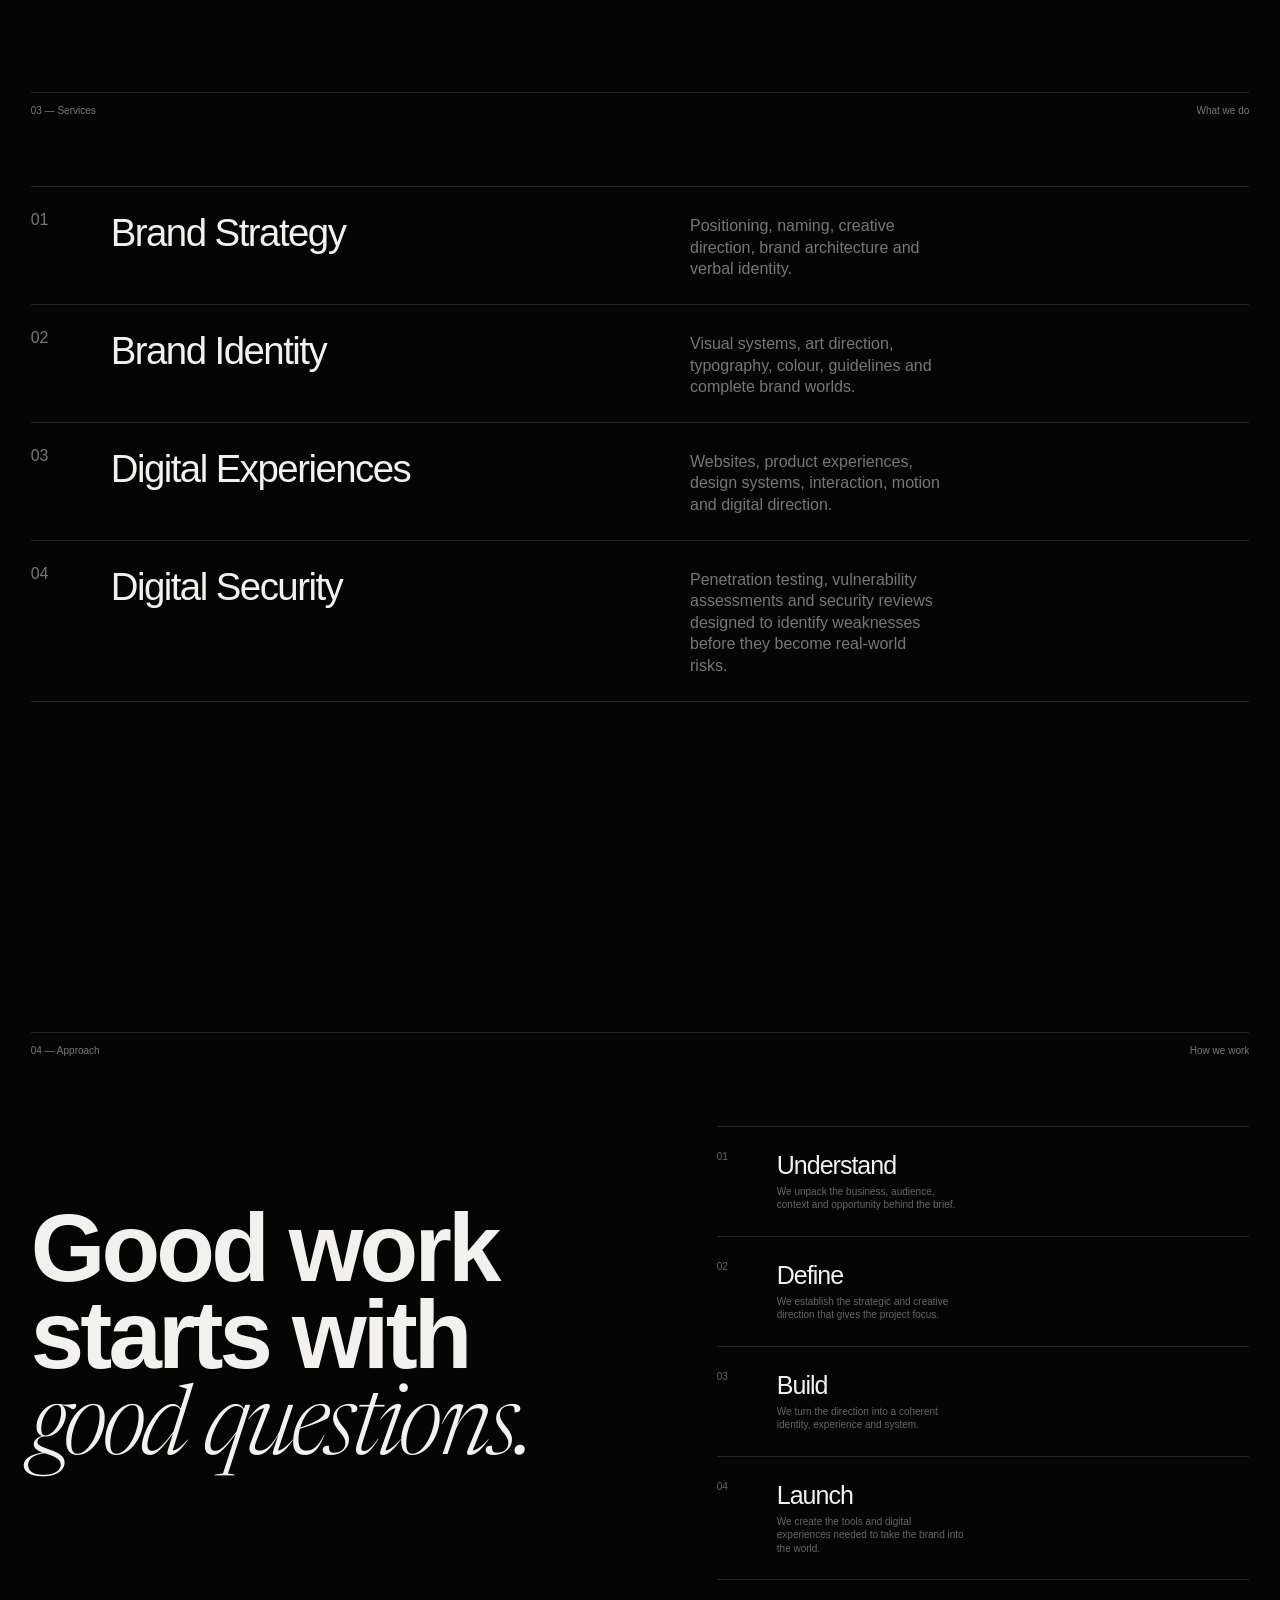
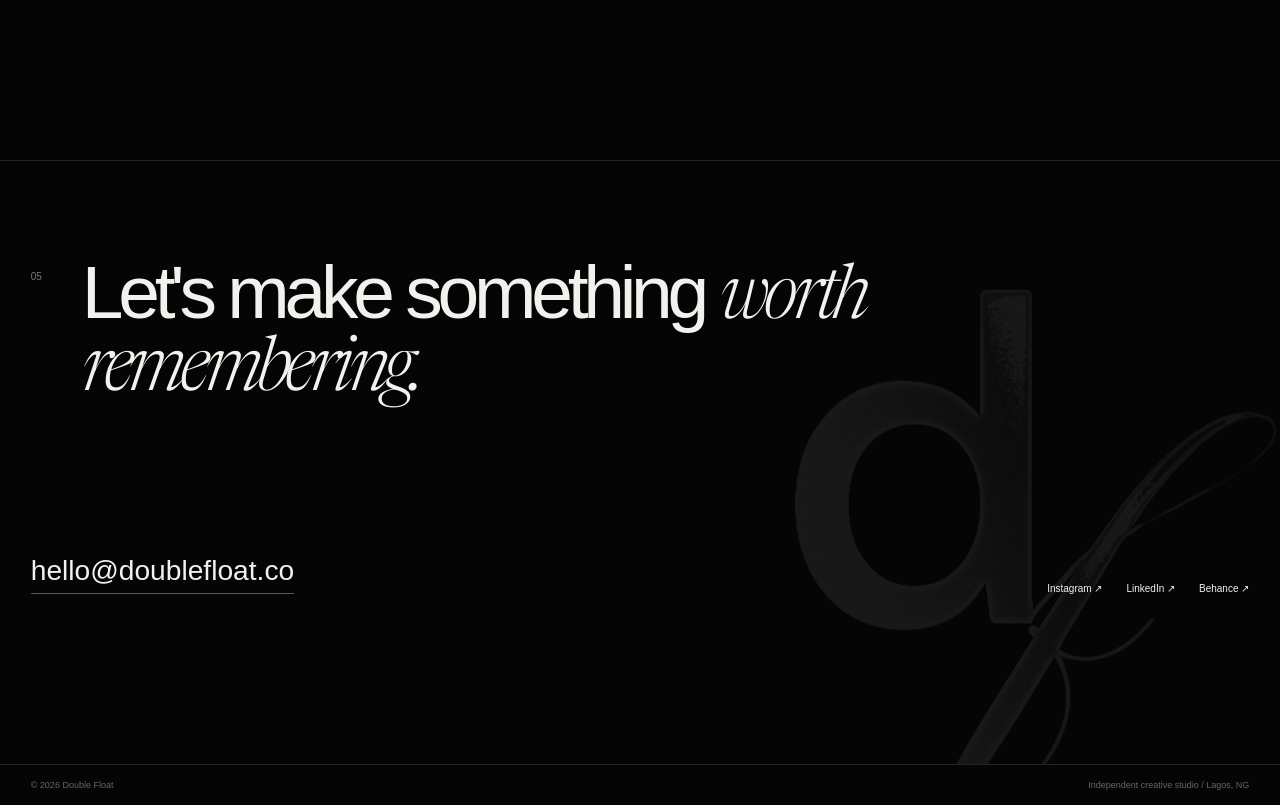
==== commit 51e2cdd3: "Update index.html" ====
--- a/index.html
+++ b/index.html
@@ -378,7 +378,7 @@
 
           <div>
             <span class="index">02</span>
-            <h2>DF Studios</h2>
+            <h2>Fetch</h2>
           </div>
 
 
@@ -424,7 +424,7 @@
 
           <div>
             <span class="index">03</span>
-            <h2>Mach</h2>
+            <h2>Mencio</h2>
           </div>
 
 
@@ -471,7 +471,7 @@
 
           <div>
             <span class="index">04</span>
-            <h2>Mencio</h2>
+            <h2>Afriswap</h2>
           </div>
 
 
--- a/style.css
+++ b/style.css
@@ -318,7 +318,7 @@
 @media (max-width: 700px) {
 
   .wordmark img {
-    width: 78px;
+    width: 48px;
   }
 
 }
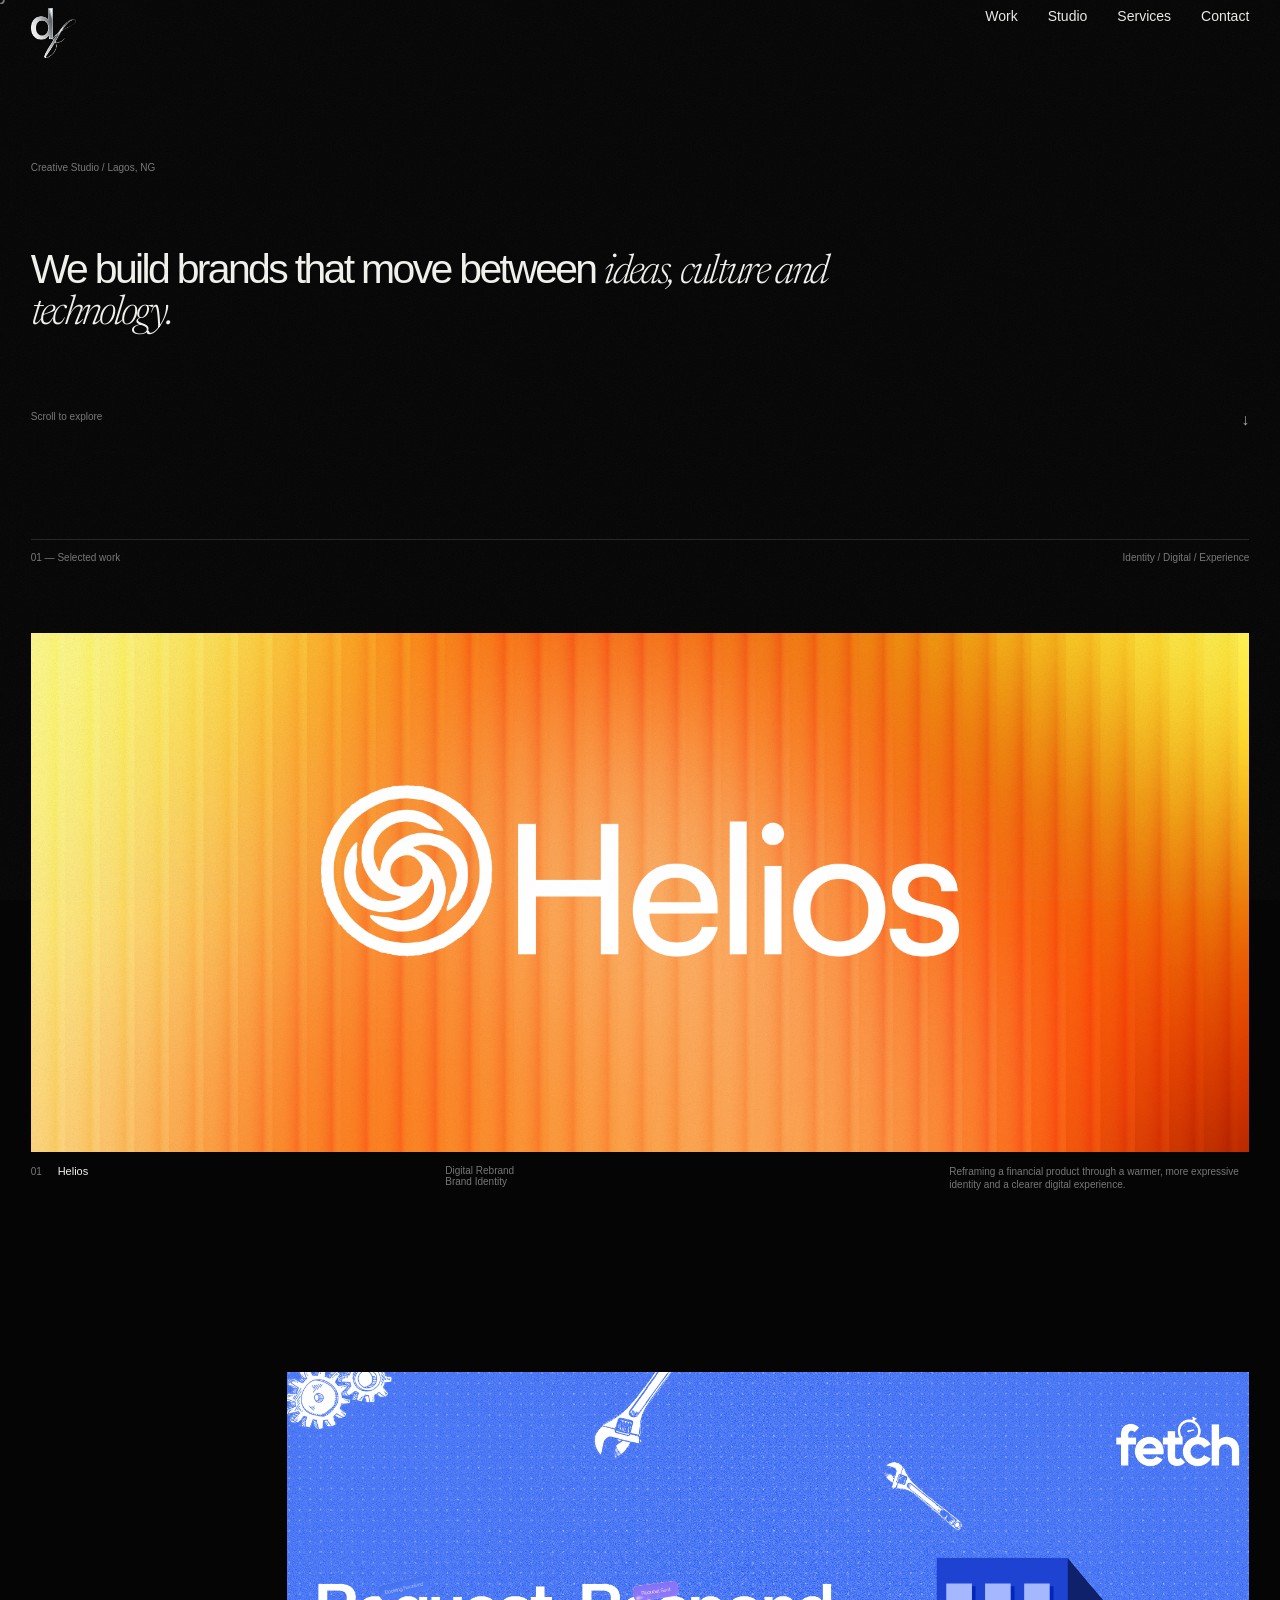
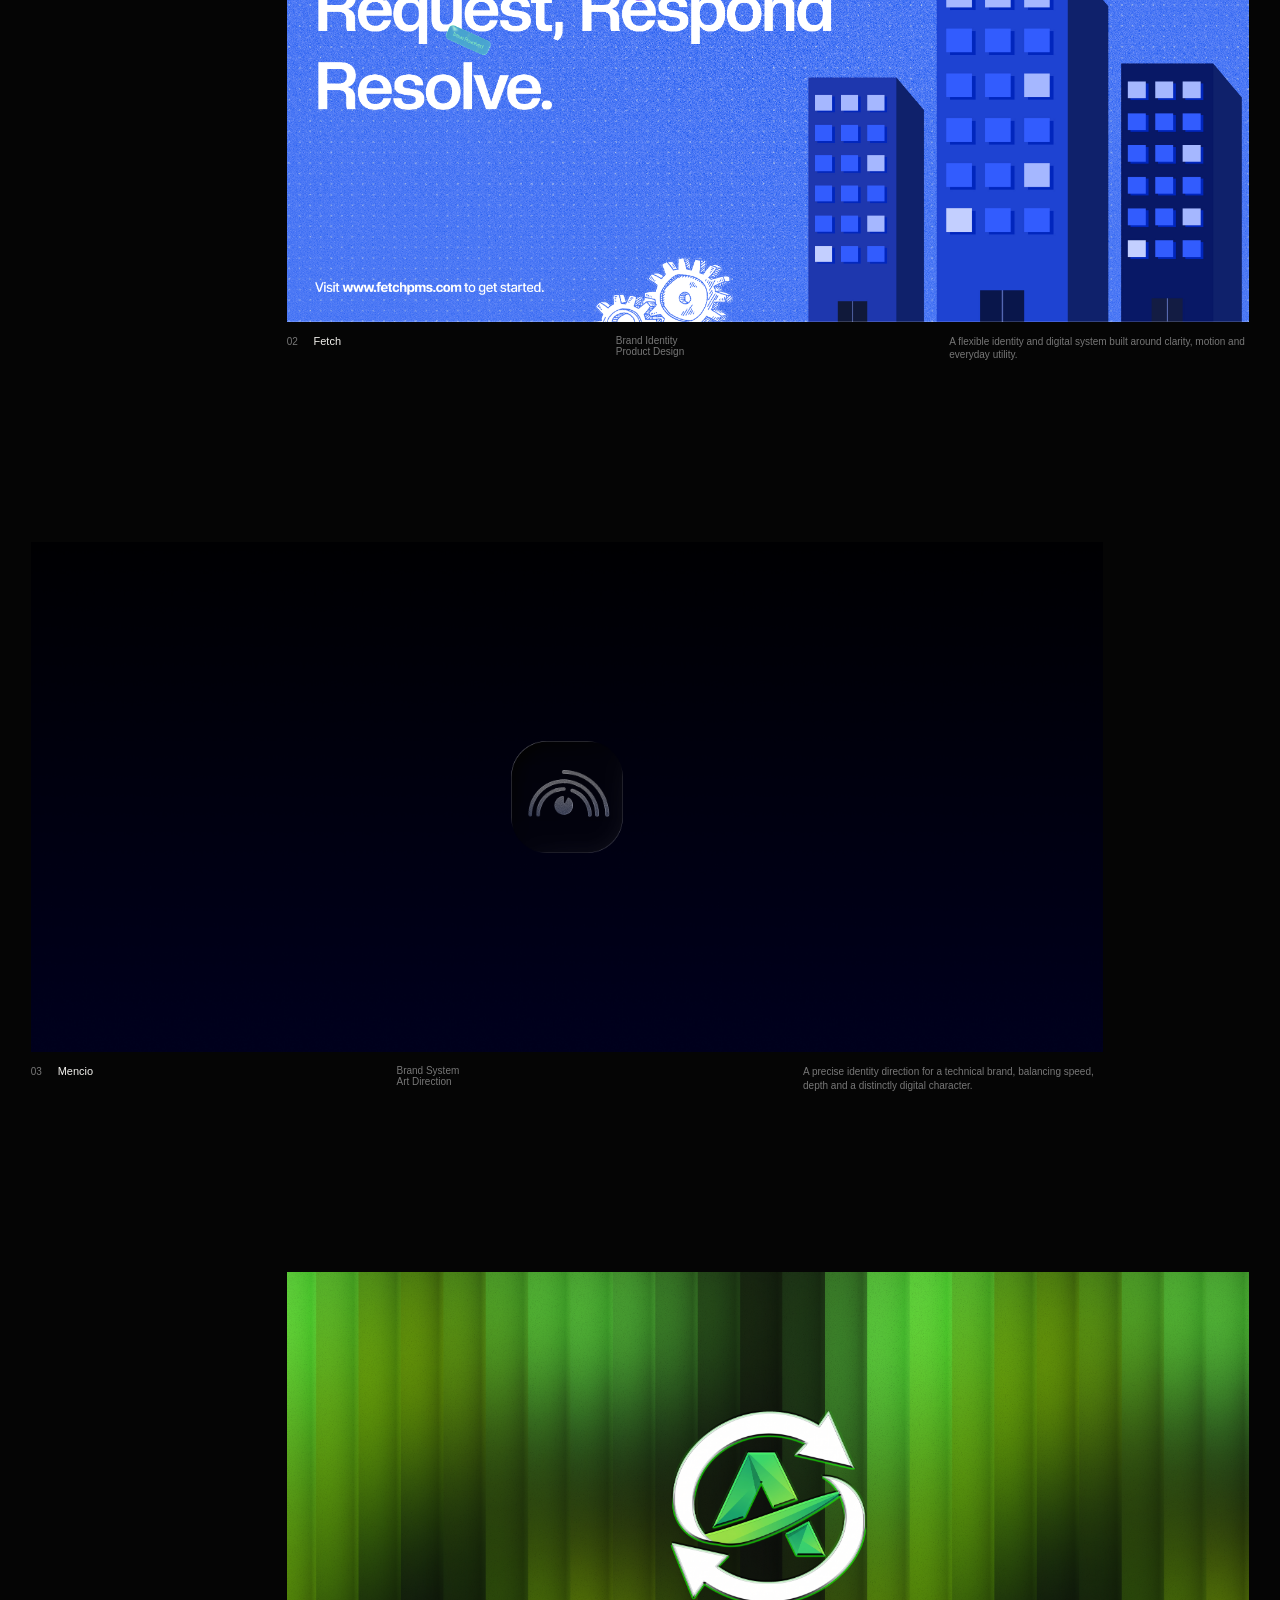
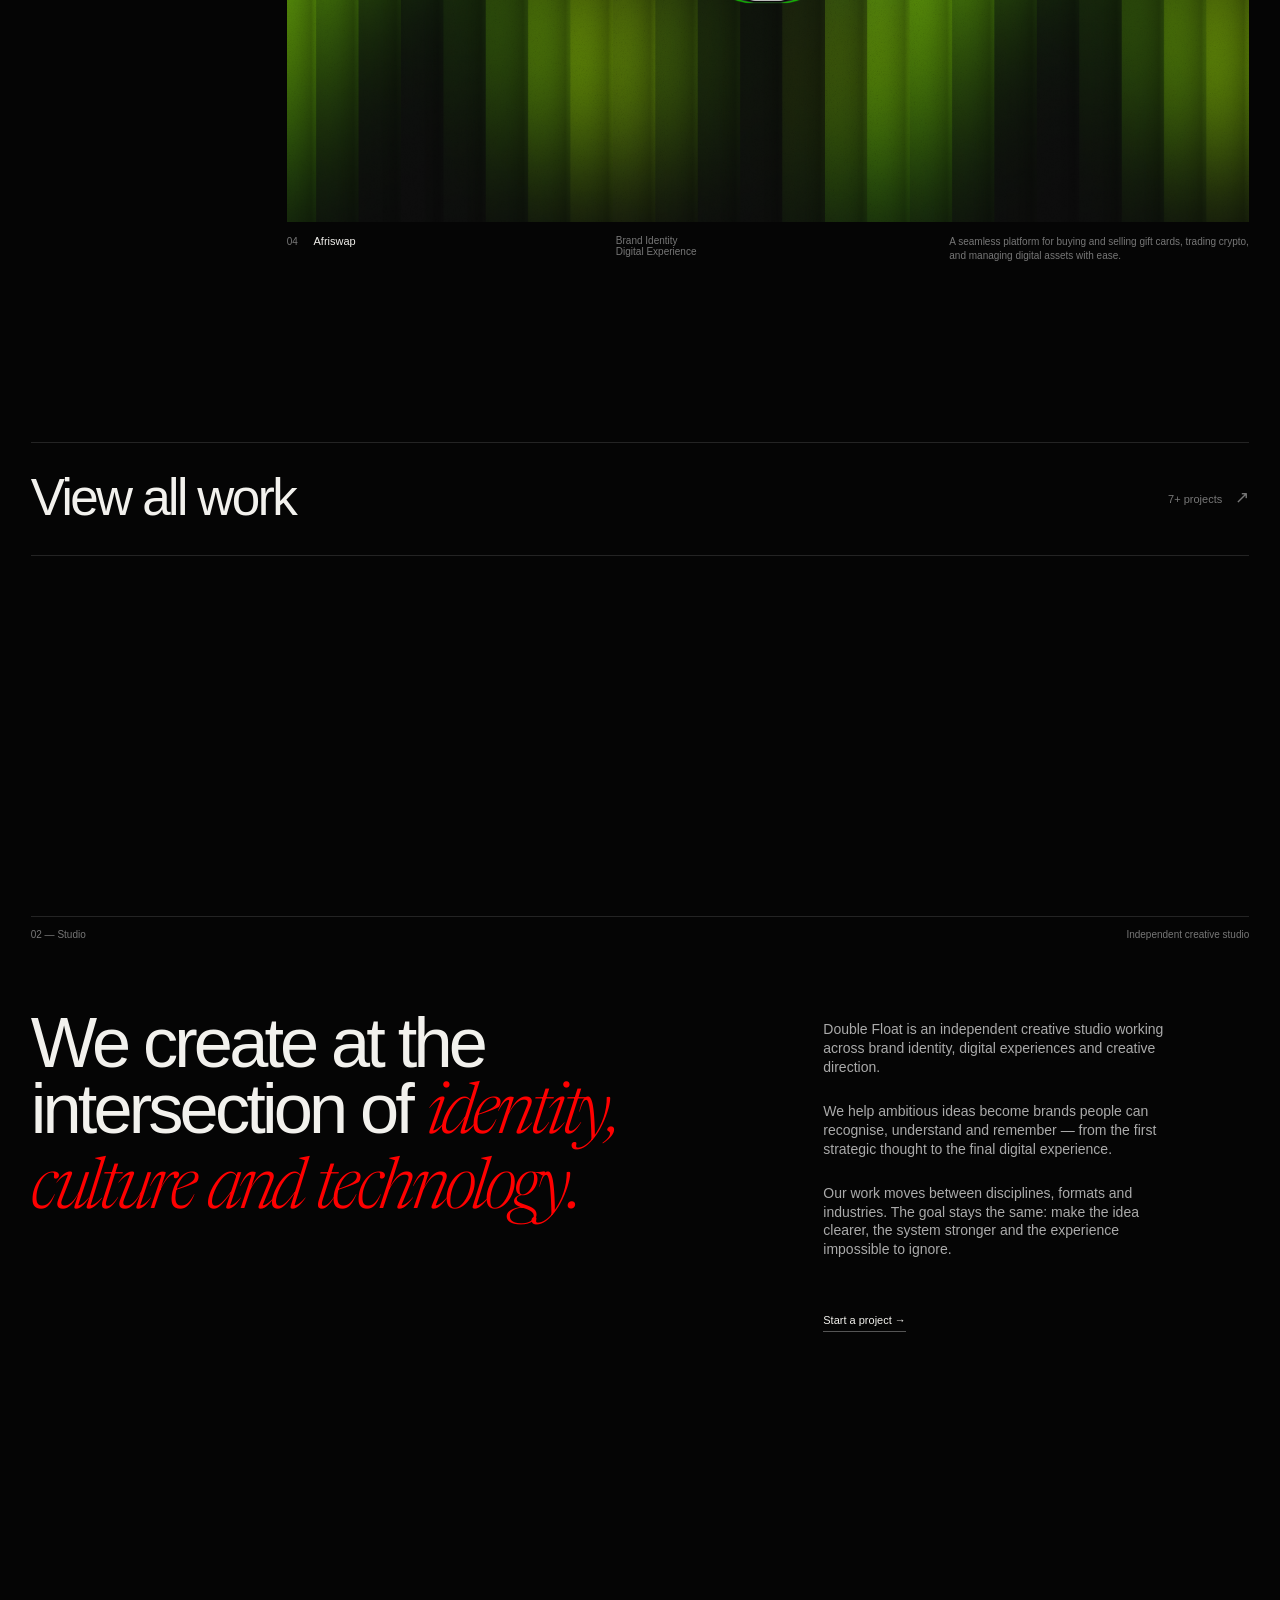
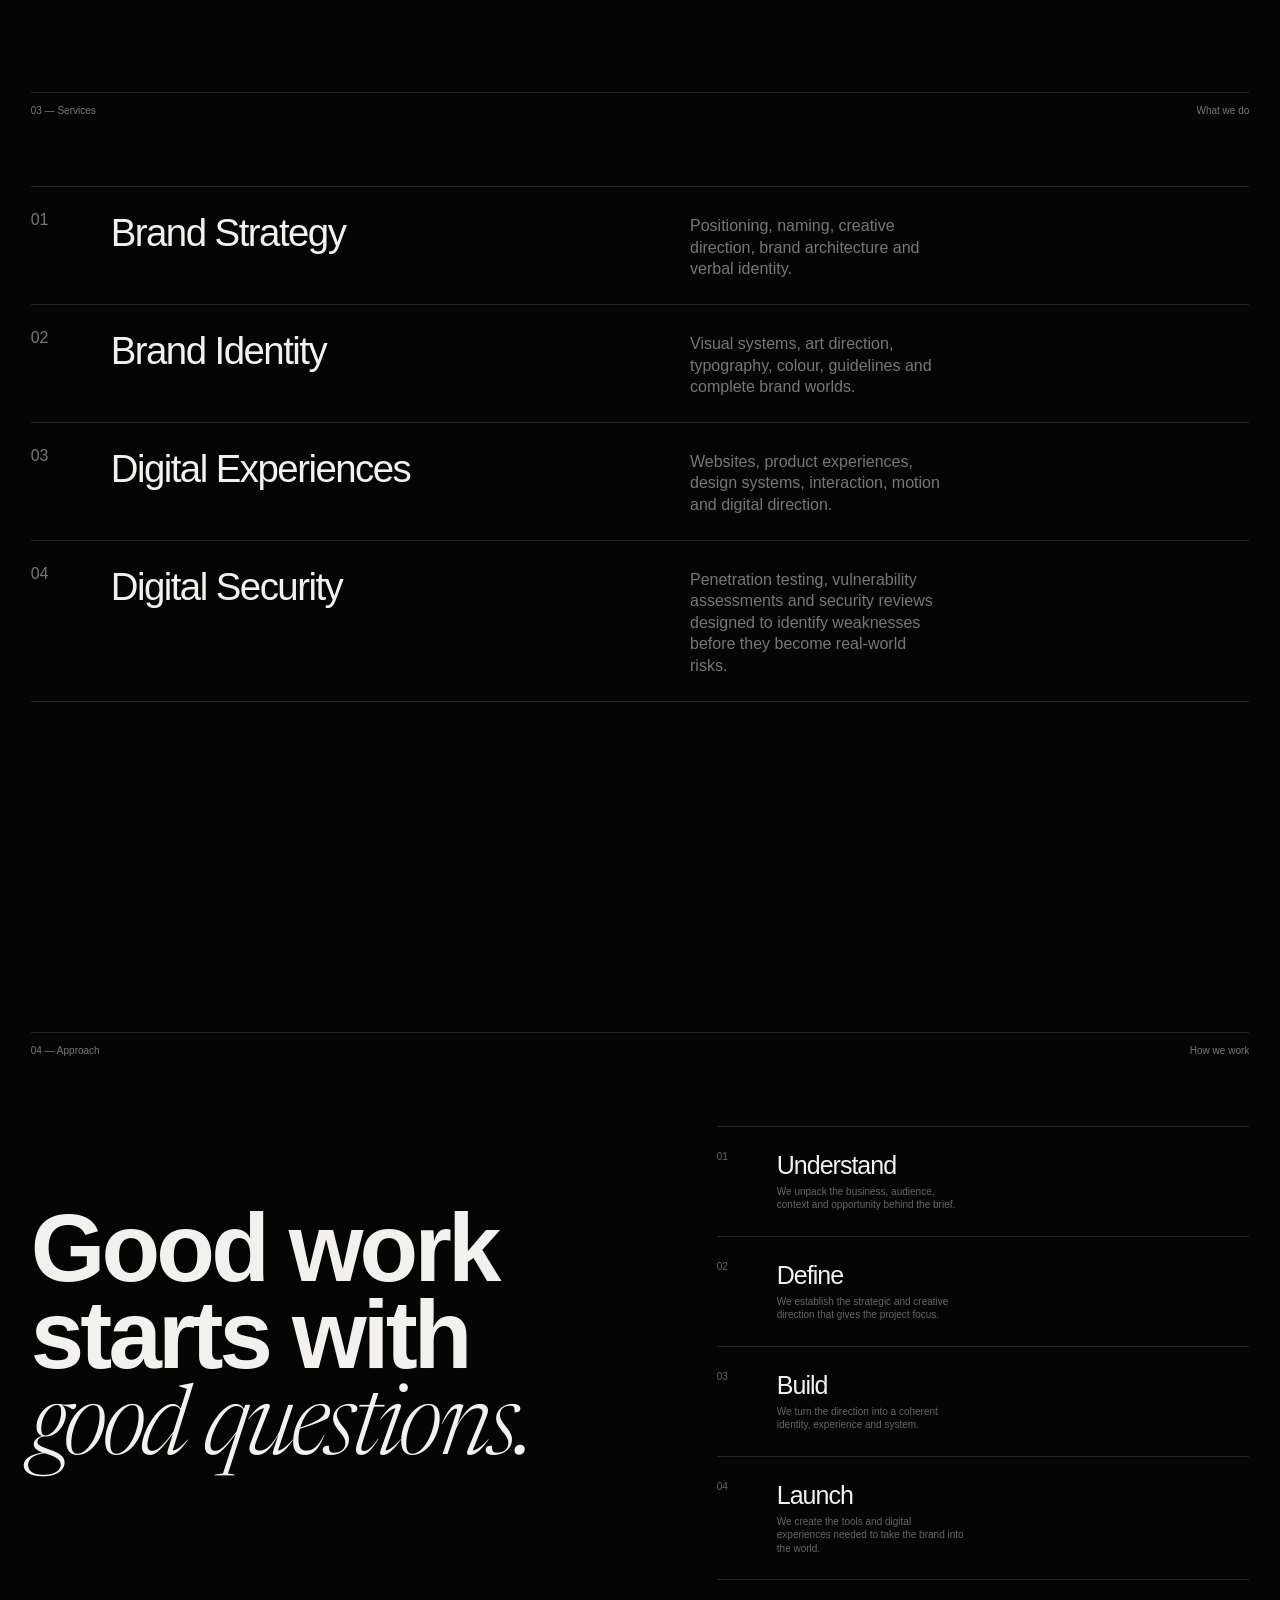
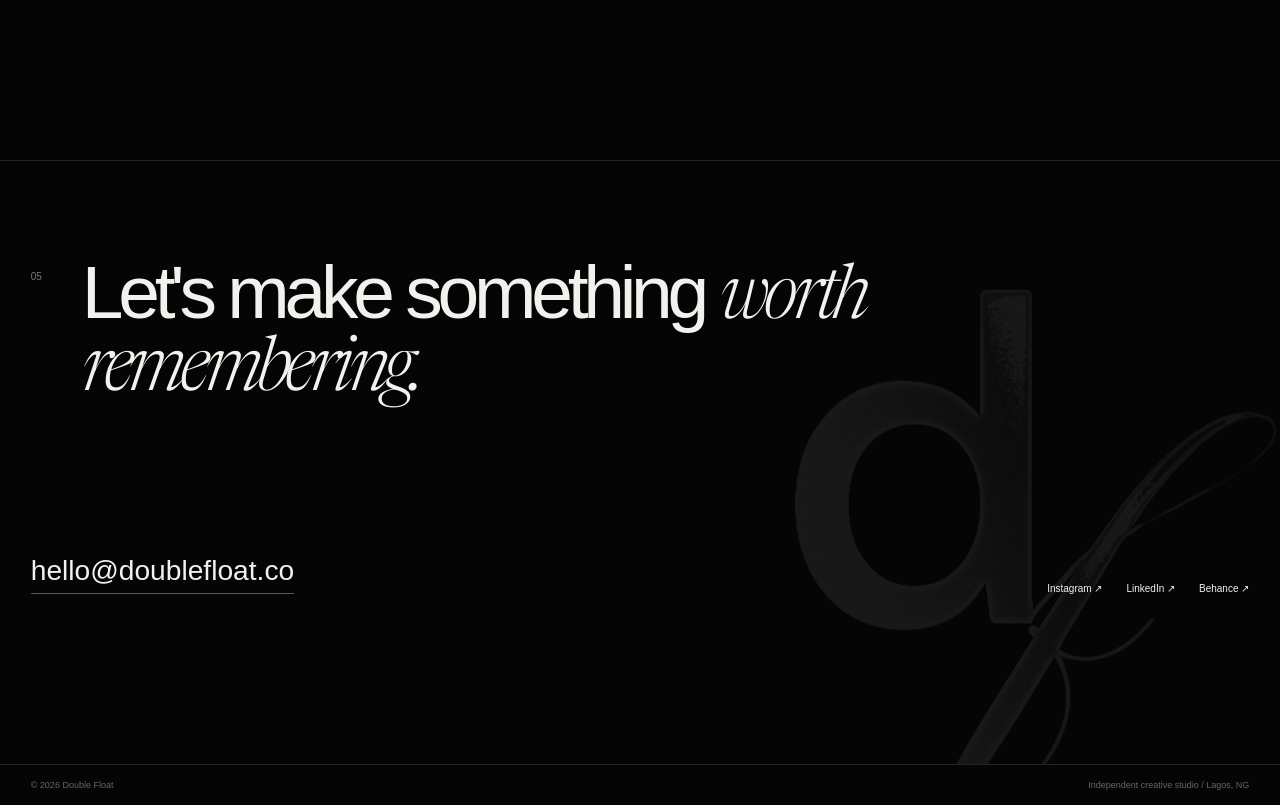
==== commit 9823dfba: "Update index.html" ====
--- a/index.html
+++ b/index.html
@@ -450,14 +450,14 @@
       <article class="project project-offset">
 
         <a
-          href="case-study.html?project=mencio"
+          href="./https://afriswap.ng/"
           class="project-image"
           data-cursor="view"
         >
 
           <img
             src="./afriswap.png"
-            alt="Mencio project"
+            alt="Afriswap"
           >
 
           <span class="image-label">
@@ -482,9 +482,7 @@
 
 
           <p>
-            Creating a cinematic visual language for an
-            emerging technology product exploring the
-            agentic web.
+            A seamless platform for buying and selling gift cards, trading crypto, and managing digital assets with ease.
           </p>
 
         </div>
